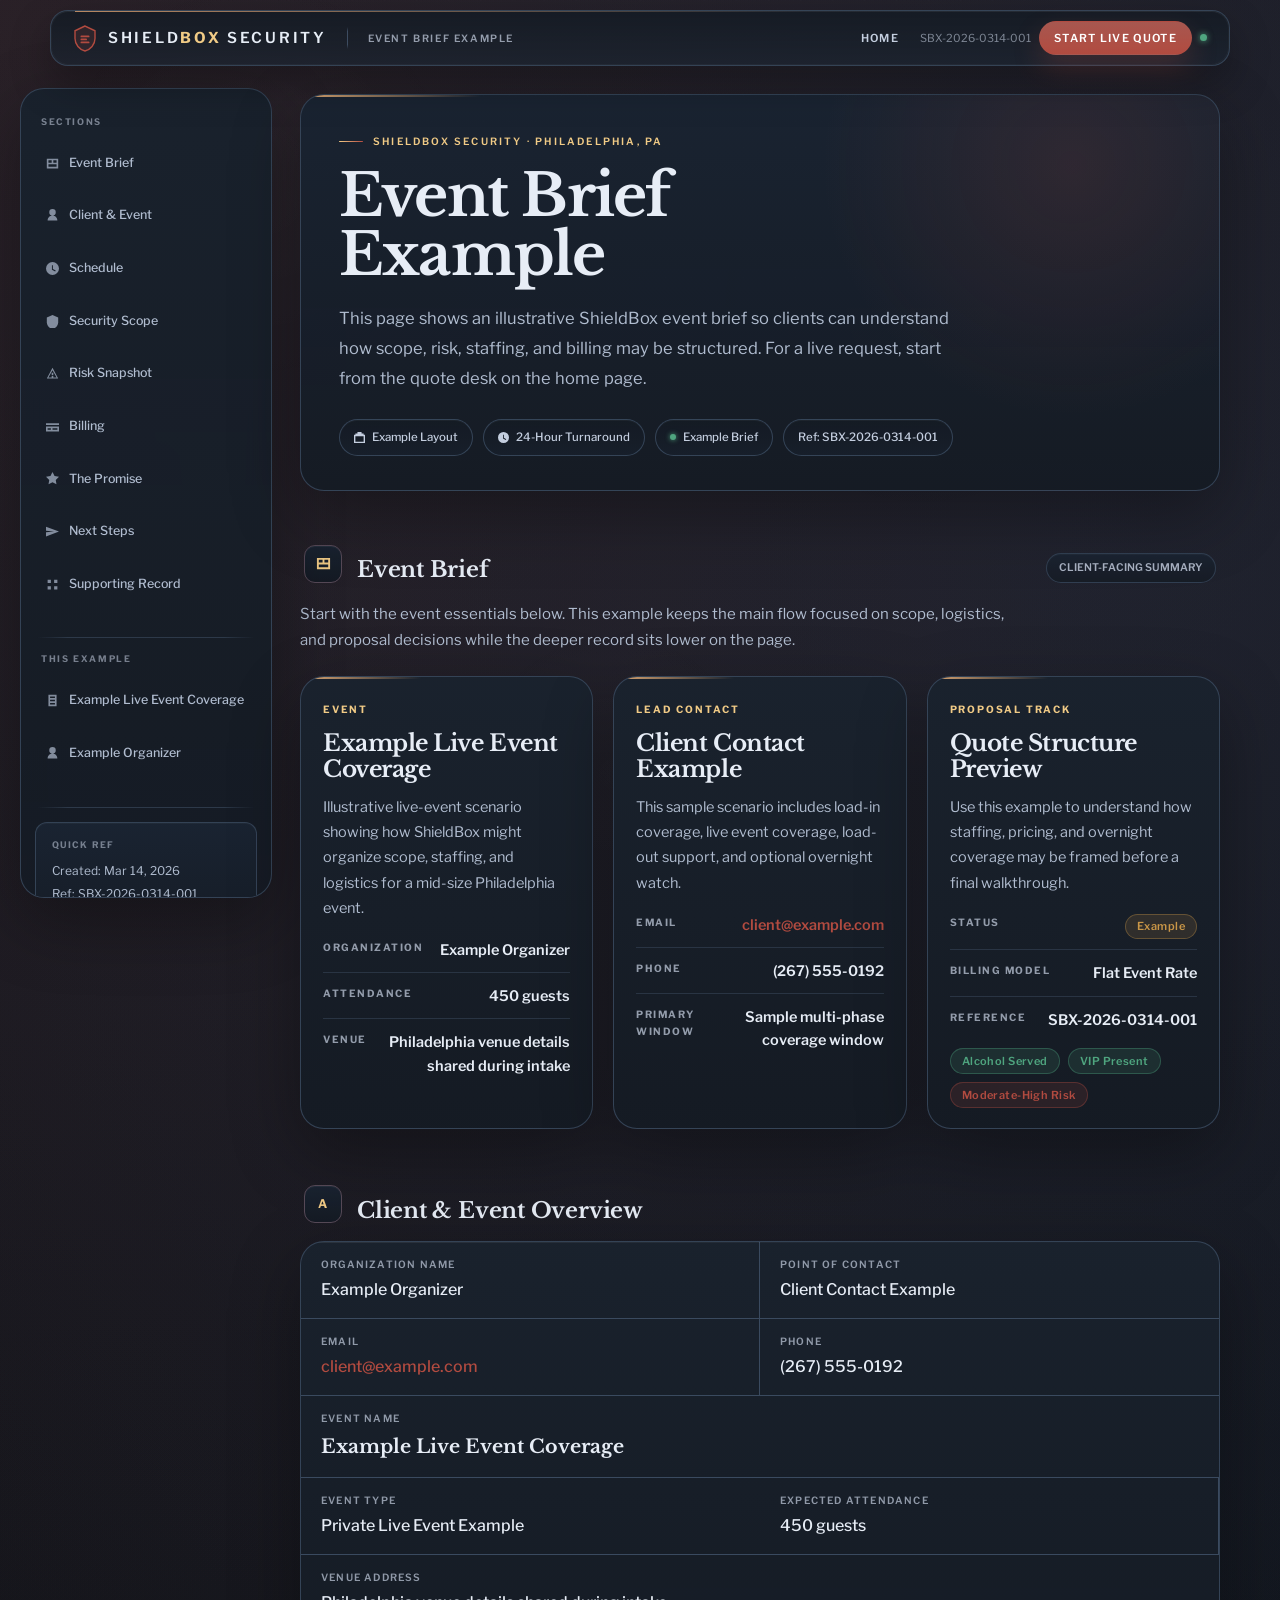
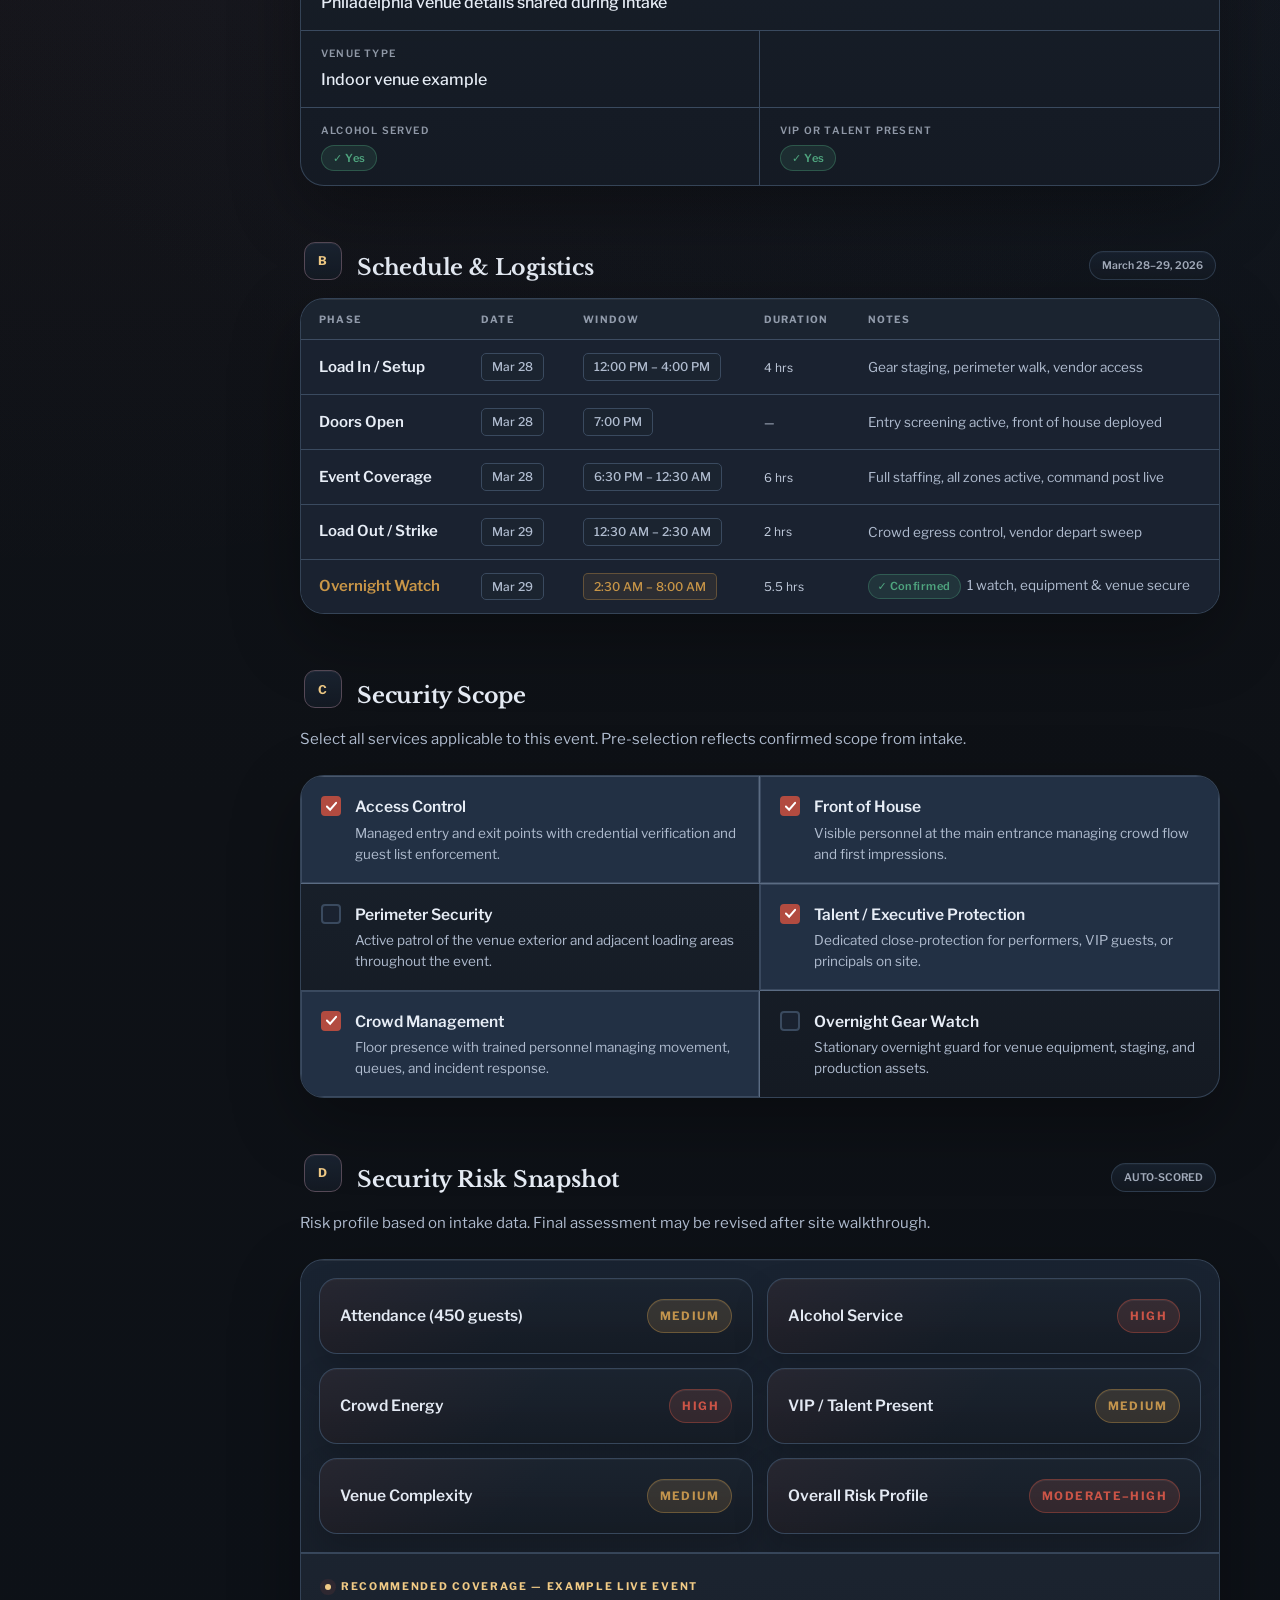
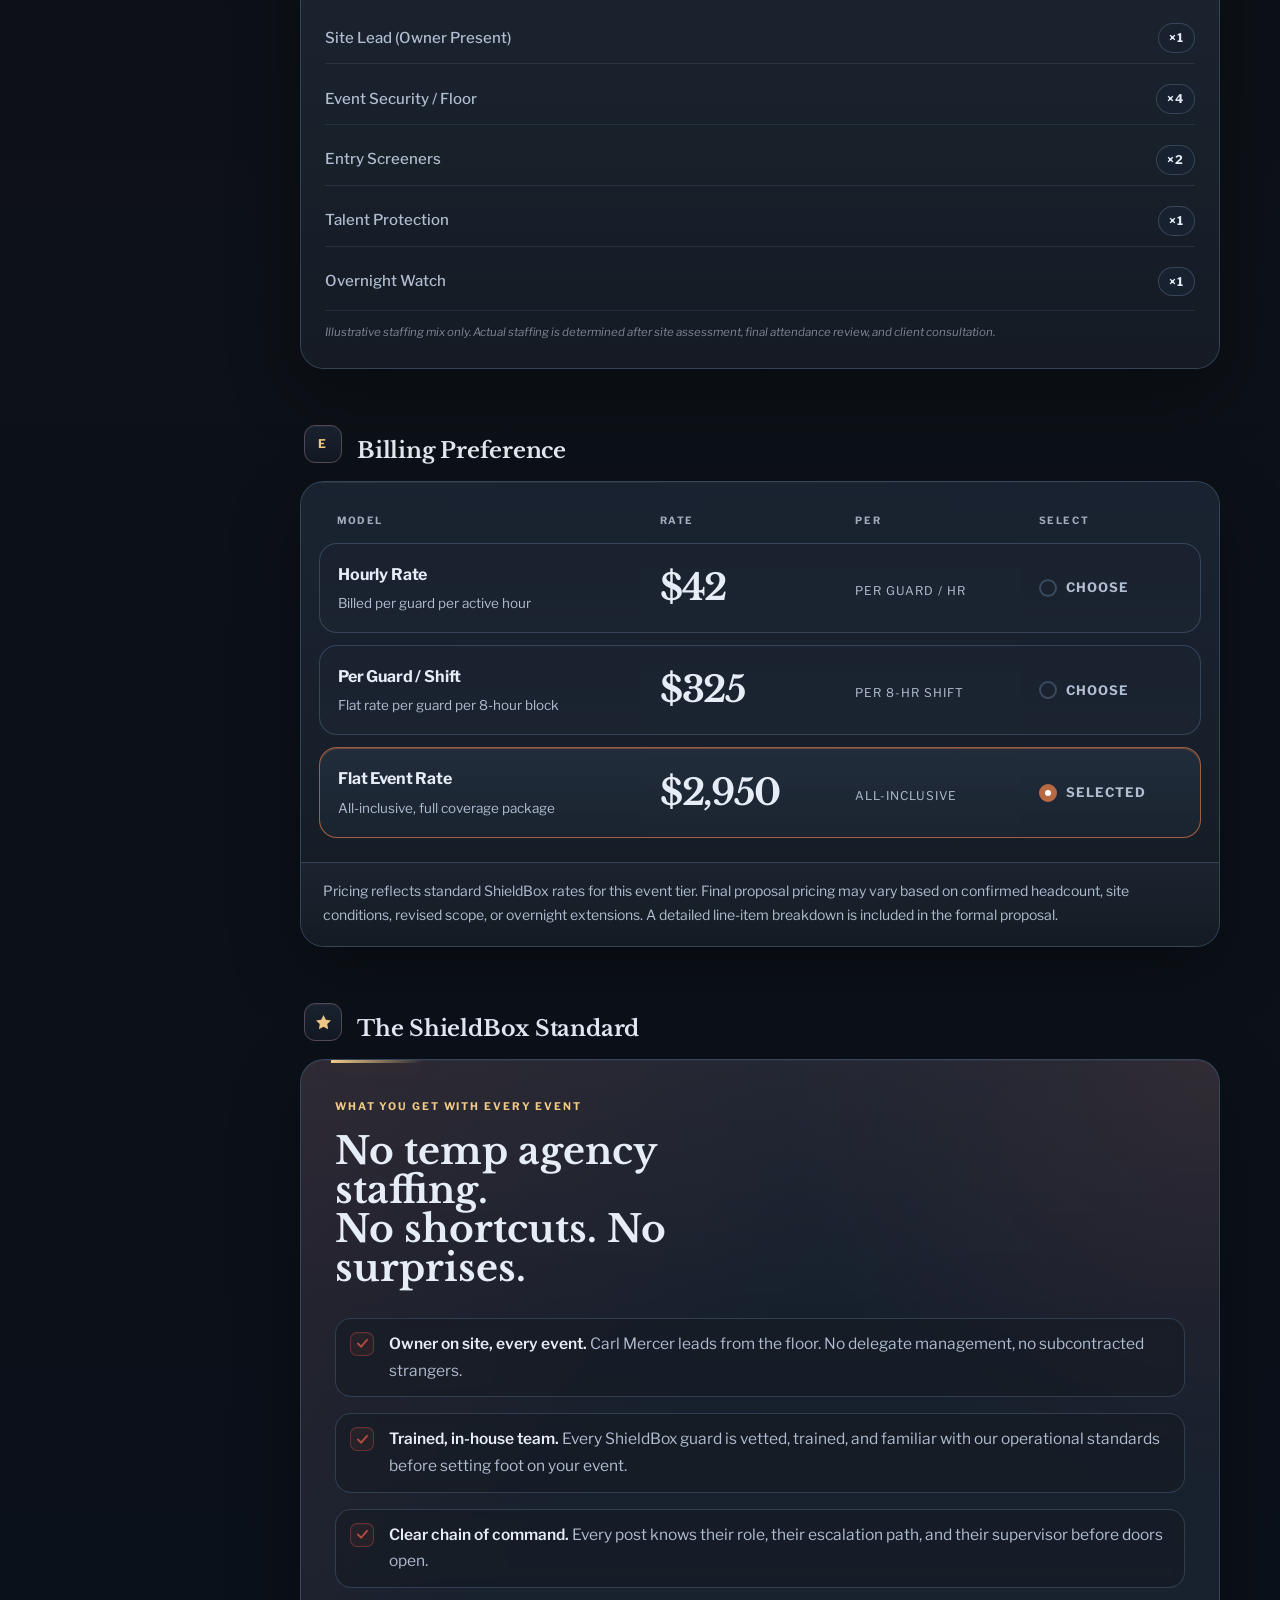
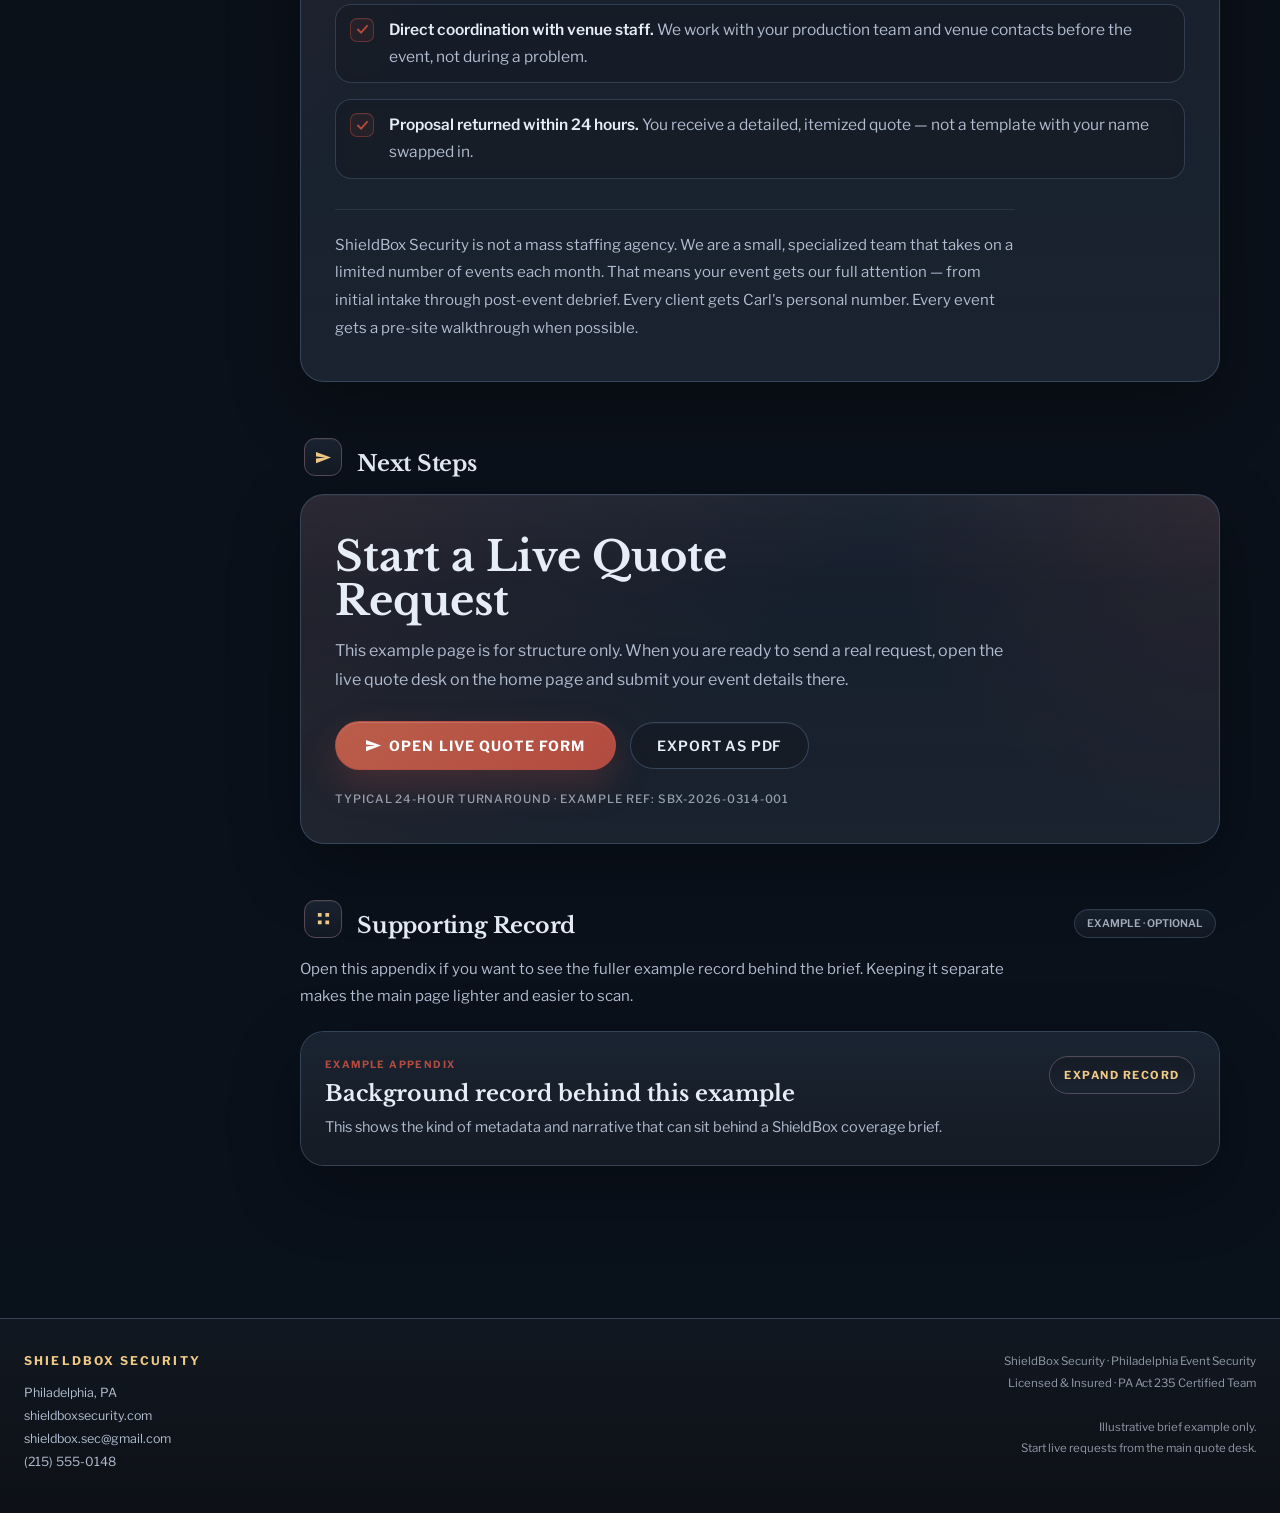
==== event-quote-request.html @ 1a7c512c "Tier 1 audit: fix smart quotes, remove theme picker, clean up selectors - Replace curly/smart quotes" ====
<!DOCTYPE html>
<html lang="en">
<head>
  <meta charset="UTF-8" />
  <meta name="viewport" content="width=device-width, initial-scale=1.0" />
  <meta name="description" content="Illustrative ShieldBox event brief showing how coverage, risk, and billing can be structured before a final proposal. Start a live quote request on the home page." />
  <meta name="robots" content="noindex, nofollow" />
  <title>ShieldBox Security | Event Brief Example</title>
  <meta property="og:title" content="ShieldBox Security | Event Brief Example" />
  <meta property="og:description" content="Illustrative ShieldBox event brief showing how coverage, risk, and billing can be structured before a final proposal." />
  <meta property="og:type" content="website" />
  <meta property="og:url" content="https://shieldboxsecurity.com/event-quote-request.html" />
  <meta property="og:image" content="https://shieldboxsecurity.com/assets/icons/favicon/android-chrome-512.png" />
  <meta name="twitter:card" content="summary" />
  <meta name="twitter:title" content="ShieldBox Security | Event Brief Example" />
  <meta name="twitter:description" content="Illustrative ShieldBox event brief showing how coverage, risk, and billing can be structured before a final proposal." />
  <meta name="twitter:image" content="https://shieldboxsecurity.com/assets/icons/favicon/android-chrome-512.png" />
  <link rel="canonical" href="https://shieldboxsecurity.com/" />
  <link rel="icon" type="image/svg+xml" href="assets/icons/favicon/favicon.svg" />
  <link rel="icon" type="image/png" sizes="32x32" href="assets/icons/favicon/favicon-32.png" />
  <link rel="icon" type="image/png" sizes="16x16" href="assets/icons/favicon/favicon-16.png" />
  <link rel="apple-touch-icon" sizes="180x180" href="assets/icons/favicon/apple-touch-icon.png" />
  <link rel="preconnect" href="https://fonts.googleapis.com" />
  <link rel="preconnect" href="https://fonts.gstatic.com" crossorigin />
  <link href="https://fonts.googleapis.com/css2?family=Libre+Baskerville:wght@400;700&family=Libre+Franklin:wght@300;400;500;600;700&display=swap" rel="stylesheet" />

  <style>

/* ============================================================
   1. VARIABLES — Default (Dark Ops)
   ============================================================ */
:root {
  --bg:          #0e1116;
  --surface:     #151b24;
  --surface-2:   #1b2430;
  --surface-3:   #192332;

  --line:           #2d3949;
  --line-strong:    #3d4c61;
  --panel-border:   #3a4a5f;
  --field-border:   #3a4a5f;
  --footer-divider: #3b4a5f;
  --gridline: rgba(255,255,255,0.04);

  --field-bg:              #1a2230;
  --billing-selected-bg:   #232f3f;
  --billing-selected-border: #b76a44;
  --scope-selected-bg:     #223044;
  --scope-selected-border: #5b6c83;

  --ink:       #e7edf6;
  --ink-soft:  #b1bdd0;
  --label-ink: #c4cedf;

  --accent:      #b24b40;
  --accent-strong: #f1cb86;
  --accent-soft: rgba(178,75,64,0.14);

  --ok:   #4fa57f;
  --warn: #c99647;

  --radius:      10px;
  --radius-sm:   12px;
  --radius-lg:   24px;
  --shadow-soft: 0 10px 28px rgba(0,0,0,0.28);
  --panel-shadow: 0 24px 70px rgba(0,0,0,0.32);

  --font-display: "Libre Baskerville", serif;
  --font-body:    "Libre Franklin", system-ui, -apple-system, Segoe UI, Roboto, Arial, sans-serif;

  --nav-h:     56px;
  --sidebar-w: 252px;
  --content-max: 920px;
  --motion-hover: 160ms;
  --motion-press: 90ms;
  --motion-feedback: 180ms;
  --motion-ease: cubic-bezier(0.22, 1, 0.36, 1);
  --motion-ease-press: cubic-bezier(0.3, 0, 0.2, 1);
  --press-scale: 0.985;
  --press-scale-soft: 0.992;
  --hover-rise: -1px;
}

/* ============================================================
   2. VARIABLES — Editorial (Light)
   body[data-theme="editorial"]
   ============================================================ */
[data-theme="editorial"] {
  --bg:          #f4f1eb;
  --surface:     #ffffff;
  --surface-2:   #f7f4ef;
  --surface-3:   #f0ebe0;
  --line:        #d8d0c4;
  --line-strong: #baaea0;
  --panel-border: #d7d1c6;
  --field-bg:    #fbfaf7;
  --field-border: #d7d1c6;
  --footer-divider: #e2dbd0;
  --gridline: rgba(0,0,0,0.04);
  --billing-selected-border: #a85734;
  --billing-selected-bg: #f8f3ef;
  --scope-selected-border: #ccbfae;
  --scope-selected-bg: #f8f3ef;
  --ink:       #1f1b17;
  --ink-soft:  #61594f;
  --label-ink: #6f675d;
  --accent:      #8e3a30;
  --accent-strong: #7c3a2e;
  --accent-soft: rgba(142,58,48,0.10);
  --ok:   #3d725e;
  --warn: #9d6f2b;
  --shadow-soft: 0 10px 24px rgba(26,17,12,0.08);
  --panel-shadow: 0 16px 48px rgba(26,17,12,0.10);
}

/* ============================================================
   3. VARIABLES — Slate (Blue-Dark)
   body[data-theme="slate"]
   ============================================================ */
[data-theme="slate"] {
  --bg:          #12151d;
  --surface:     #1a212d;
  --surface-2:   #212b3a;
  --surface-3:   #1d2a3b;
  --line:        #314055;
  --line-strong: #3d506a;
  --panel-border: #41546e;
  --field-bg:    #1e2939;
  --field-border: #41546e;
  --footer-divider: #4a5f7d;
  --gridline: rgba(255,255,255,0.045);
  --billing-selected-border: #5f7fa9;
  --billing-selected-bg: #233146;
  --scope-selected-border: #5f7fa9;
  --scope-selected-bg: #233146;
  --ink:       #e6ecf6;
  --ink-soft:  #b1bfd4;
  --label-ink: #c1cee2;
  --accent:      #2f5d9b;
  --accent-strong: #9ec0ea;
  --accent-soft: rgba(47,93,155,0.16);
  --ok:   #4b9b83;
  --warn: #b7934b;
  --panel-shadow: 0 24px 70px rgba(5,10,18,0.40);
}

/* ============================================================
   4. RESET & BASE
   ============================================================ */
*, *::before, *::after { box-sizing: border-box; margin: 0; padding: 0; }

html { scroll-behavior: smooth; }

body {
  background:
    radial-gradient(circle at top left, color-mix(in srgb, var(--accent) 14%, transparent) 0%, transparent 34%),
    radial-gradient(circle at 86% 8%, color-mix(in srgb, var(--surface-3) 78%, transparent) 0%, transparent 28%),
    linear-gradient(180deg, color-mix(in srgb, var(--surface-3) 32%, var(--bg)) 0%, var(--bg) 38%, #09111c 100%);
  color: var(--ink);
  font-family: var(--font-body);
  font-size: 16px;
  line-height: 1.65;
  min-height: 100vh;
  display: flex;
  flex-direction: column;
  position: relative;
  overflow-x: hidden;
  isolation: isolate;
}

body::before,
body::after {
  content: "";
  position: fixed;
  inset: 0;
  pointer-events: none;
  z-index: -1;
}

body::before {
  background:
    linear-gradient(var(--gridline) 1px, transparent 1px),
    linear-gradient(90deg, var(--gridline) 1px, transparent 1px);
  background-size: 32px 32px;
  opacity: 0.22;
  mask-image: linear-gradient(180deg, rgba(255,255,255,0.75) 0%, transparent 82%);
}

body::after {
  background:
    radial-gradient(circle at 20% 20%, rgba(255,255,255,0.04), transparent 18%),
    radial-gradient(circle at 72% 34%, rgba(255,255,255,0.03), transparent 22%),
    radial-gradient(circle at 48% 86%, rgba(255,255,255,0.025), transparent 18%);
  opacity: 0.55;
}

:focus-visible {
  outline: 2px solid var(--accent);
  outline-offset: 2px;
  border-radius: 3px;
}

a { color: var(--accent); text-decoration: none; }
a:hover { text-decoration: underline; }

/* ============================================================
   5. SKIP LINK
   ============================================================ */
.skip-link {
  position: absolute;
  top: -100px;
  left: 16px;
  background: var(--accent);
  color: #fff;
  font-family: var(--font-body);
  font-size: 13px;
  font-weight: 600;
  padding: 8px 14px;
  border-radius: 0 0 var(--radius) var(--radius);
  z-index: 9999;
  transition: top 0.15s;
}

.skip-link:focus { top: 0; }

/* ============================================================
   6. SITE NAV
   ============================================================ */
.site-nav {
  position: sticky;
  top: 10px;
  z-index: 200;
  height: var(--nav-h);
  width: min(1180px, calc(100% - 32px));
  margin: 10px auto 0;
  background:
    linear-gradient(180deg, color-mix(in srgb, var(--surface) 94%, transparent) 0%, color-mix(in srgb, var(--surface-2) 72%, transparent) 100%);
  backdrop-filter: blur(16px);
  -webkit-backdrop-filter: blur(16px);
  border: 1px solid color-mix(in srgb, var(--panel-border) 85%, transparent);
  border-radius: 18px;
  display: flex;
  align-items: center;
  padding: 0 22px;
  gap: 16px;
  flex-shrink: 0;
  box-shadow:
    inset 0 1px 0 rgba(255,255,255,0.04),
    0 18px 40px rgba(0,0,0,0.28);
}

.site-nav::before {
  content: '';
  position: absolute;
  inset: 0;
  border-radius: inherit;
  border: 1px solid rgba(255,255,255,0.03);
  pointer-events: none;
}

.site-nav::after {
  content: '';
  position: absolute;
  top: 0;
  left: 24px;
  right: 36%;
  height: 1px;
  background: linear-gradient(90deg, color-mix(in srgb, var(--accent-strong) 66%, var(--accent)) 0%, transparent 100%);
  opacity: 0.8;
}

/* Brand / wordmark */
.nav-brand {
  display: flex;
  align-items: center;
  gap: 11px;
  text-decoration: none;
  color: var(--ink);
}

.nav-brand:hover { text-decoration: none; }

.nav-wordmark {
  font-family: var(--font-body);
  font-size: 15px;
  font-weight: 600;
  letter-spacing: 0.18em;
  text-transform: uppercase;
  color: var(--ink);
  line-height: 1;
}

.nav-wordmark span { font-weight: 700; color: var(--accent-strong); }

/* Nav sep */
.nav-sep {
  width: 1px; height: 22px;
  background: linear-gradient(180deg, transparent 0%, var(--line-strong) 20%, var(--line-strong) 80%, transparent 100%);
  margin: 0 4px;
}

/* Nav doc label */
.nav-doc {
  font-family: var(--font-body);
  font-size: 10px;
  font-weight: 600;
  color: var(--label-ink);
  letter-spacing: 0.16em;
  text-transform: uppercase;
  opacity: 0.72;
}

/* Right side */
.nav-links {
  margin-left: auto;
  display: flex;
  align-items: center;
  gap: 8px;
}

.nav-links a {
  font-family: var(--font-body);
  font-size: 11px;
  font-weight: 600;
  letter-spacing: 0.12em;
  text-transform: uppercase;
  color: var(--label-ink);
  padding: 8px 12px;
  border-radius: 999px;
  text-decoration: none;
  border: 1px solid transparent;
  transition: color 0.12s, background 0.12s, border-color 0.12s;
}

.nav-links a:hover {
  color: var(--ink);
  background: color-mix(in srgb, var(--surface-3) 70%, var(--accent-soft));
  border-color: color-mix(in srgb, var(--accent) 26%, transparent);
  text-decoration: none;
}

.nav-link-desktop { display: flex; }

/* CTA pill in nav */
.nav-cta {
  display: inline-flex;
  align-items: center;
  gap: 6px;
  background: linear-gradient(180deg, color-mix(in srgb, var(--accent) 78%, white 10%) 0%, var(--accent) 100%);
  color: #fff !important;
  font-family: var(--font-body);
  font-size: 11px !important;
  font-weight: 600 !important;
  letter-spacing: 0.08em;
  text-transform: uppercase;
  padding: 7px 14px !important;
  border-radius: 20px;
  border: 1px solid color-mix(in srgb, var(--accent-strong) 40%, var(--accent));
  box-shadow: 0 12px 28px color-mix(in srgb, var(--accent) 24%, transparent);
  transition: opacity 0.14s !important;
}

/* Ref ID */
.nav-ref {
  font-family: var(--font-body);
  font-size: 11px;
  font-weight: 400;
  color: var(--label-ink);
  opacity: 0.6;
}

/* Status indicator */
.nav-dot {
  width: 7px; height: 7px;
  border-radius: 50%;
  background: var(--ok);
  box-shadow: 0 0 6px var(--ok);
  flex-shrink: 0;
}

/* ============================================================
   7. SHELL (sidebar + main)
   ============================================================ */
.shell {
  display: flex;
  flex: 1;
  width: min(1280px, calc(100% - 40px));
  margin: 22px auto 0;
  gap: 28px;
  align-items: flex-start;
}

/* ============================================================
   8. SIDEBAR
   ============================================================ */
.sidebar {
  width: var(--sidebar-w);
  flex-shrink: 0;
  background:
    linear-gradient(180deg, color-mix(in srgb, var(--surface-2) 72%, var(--surface)) 0%, color-mix(in srgb, var(--surface) 94%, transparent) 100%);
  border: 1px solid color-mix(in srgb, var(--panel-border) 84%, transparent);
  position: sticky;
  top: calc(var(--nav-h) + 22px);
  height: calc(100vh - var(--nav-h) - 34px);
  overflow-y: auto;
  padding: 26px 0 36px;
  border-radius: var(--radius-lg);
  box-shadow: var(--panel-shadow);
  backdrop-filter: blur(12px);
  -webkit-backdrop-filter: blur(12px);
}

.sidebar::-webkit-scrollbar { width: 5px; }
.sidebar::-webkit-scrollbar-thumb { background: color-mix(in srgb, var(--line-strong) 82%, transparent); border-radius: 999px; }

.sb-group { margin-bottom: 30px; }

.sb-label {
  font-family: var(--font-body);
  font-size: 9px;
  font-weight: 700;
  letter-spacing: 0.18em;
  text-transform: uppercase;
  color: var(--label-ink);
  opacity: 0.56;
  padding: 0 20px 10px;
}

.sb-link {
  display: flex;
  align-items: center;
  gap: 10px;
  padding: 12px 14px;
  margin: 0 10px 6px;
  font-family: var(--font-body);
  font-size: 12.5px;
  font-weight: 500;
  color: var(--ink-soft);
  text-decoration: none;
  border: 1px solid transparent;
  border-radius: var(--radius-sm);
  background: transparent;
  transition: color 0.12s, background 0.12s, border-color 0.12s, box-shadow 0.12s;
  cursor: pointer;
}

.sb-link:hover {
  color: var(--ink);
  background: color-mix(in srgb, var(--surface-3) 66%, var(--accent-soft));
  border-color: color-mix(in srgb, var(--accent) 24%, transparent);
  text-decoration: none;
}

.sb-link.active {
  color: var(--ink);
  border-color: color-mix(in srgb, var(--accent) 30%, transparent);
  background:
    linear-gradient(90deg, color-mix(in srgb, var(--accent) 18%, transparent) 0%, color-mix(in srgb, var(--surface-3) 78%, var(--surface-2)) 24%, color-mix(in srgb, var(--surface-2) 86%, var(--surface)) 100%);
  box-shadow:
    inset 0 1px 0 rgba(255,255,255,0.04),
    0 14px 26px rgba(0,0,0,0.18);
}

.sb-link svg { width: 13px; height: 13px; fill: currentColor; opacity: 0.7; flex-shrink: 0; }

.sb-rule {
  height: 1px;
  background: linear-gradient(90deg, transparent 0%, var(--line) 14%, var(--line) 86%, transparent 100%);
  margin: 14px 16px;
}

/* Info card inside sidebar */
.sb-info {
  margin: 0 14px;
  background: linear-gradient(180deg, color-mix(in srgb, var(--surface-3) 72%, var(--surface-2)) 0%, color-mix(in srgb, var(--surface) 96%, transparent) 100%);
  border: 1px solid color-mix(in srgb, var(--panel-border) 84%, transparent);
  border-radius: var(--radius-sm);
  padding: 15px 16px;
  box-shadow: inset 0 1px 0 rgba(255,255,255,0.03);
}

.sb-info-label {
  font-family: var(--font-body);
  font-size: 9px;
  font-weight: 700;
  letter-spacing: 0.14em;
  text-transform: uppercase;
  color: var(--label-ink);
  opacity: 0.55;
  margin-bottom: 8px;
}

.sb-info-val {
  font-family: var(--font-body);
  font-size: 12px;
  font-weight: 400;
  color: var(--ink-soft);
  line-height: 1.9;
}

/* ============================================================
   9. MAIN CONTENT
   ============================================================ */
.main {
  flex: 1;
  min-width: 0;
  padding: 6px 0 96px;
  max-width: var(--content-max);
}

/* ============================================================
   10. PAGE HEADER
   ============================================================ */
.page-header {
  margin-bottom: 54px;
  padding: 38px 38px 34px;
  border: 1px solid color-mix(in srgb, var(--panel-border) 84%, transparent);
  border-radius: var(--radius-lg);
  background:
    radial-gradient(circle at 84% 18%, color-mix(in srgb, var(--accent) 14%, transparent) 0%, transparent 30%),
    linear-gradient(180deg, color-mix(in srgb, var(--surface-3) 68%, var(--surface-2)) 0%, color-mix(in srgb, var(--surface) 96%, transparent) 100%);
  box-shadow: var(--panel-shadow);
  position: relative;
  overflow: hidden;
}

.page-header::before,
.page-header::after {
  content: "";
  position: absolute;
  pointer-events: none;
}

.page-header::before {
  inset: 0;
  background:
    linear-gradient(var(--gridline) 1px, transparent 1px),
    linear-gradient(90deg, var(--gridline) 1px, transparent 1px);
  background-size: 26px 26px;
  opacity: 0.18;
  mask-image: linear-gradient(180deg, rgba(255,255,255,0.9) 0%, transparent 78%);
}

.page-header::after {
  top: 0;
  left: 0;
  width: 180px;
  height: 2px;
  background: linear-gradient(90deg, color-mix(in srgb, var(--accent-strong) 74%, var(--accent)) 0%, transparent 100%);
}

.page-overline {
  font-family: var(--font-body);
  font-size: 10px;
  font-weight: 600;
  letter-spacing: 0.22em;
  text-transform: uppercase;
  color: var(--accent-strong);
  margin-bottom: 16px;
  display: flex;
  align-items: center;
  gap: 10px;
  position: relative;
  z-index: 1;
}

.page-overline::before {
  content: '';
  width: 24px; height: 1.5px;
  background: linear-gradient(90deg, var(--accent-strong) 0%, var(--accent) 100%);
  border-radius: 1px;
  flex-shrink: 0;
}

.page-title {
  font-family: var(--font-display);
  font-size: clamp(2.45rem, 6vw, 3.65rem);
  font-weight: 700;
  color: var(--ink);
  line-height: 1.02;
  letter-spacing: -0.03em;
  margin-bottom: 18px;
  max-width: 11ch;
  position: relative;
  z-index: 1;
}

.page-sub {
  font-family: var(--font-body);
  font-size: 16.5px;
  font-weight: 400;
  color: var(--ink-soft);
  max-width: 620px;
  line-height: 1.82;
  position: relative;
  z-index: 1;
}

/* Meta chip row */
.page-chips {
  display: flex;
  flex-wrap: wrap;
  gap: 10px;
  margin-top: 26px;
  position: relative;
  z-index: 1;
}

.chip {
  display: flex;
  align-items: center;
  gap: 7px;
  font-family: var(--font-body);
  font-size: 11.5px;
  font-weight: 500;
  color: var(--label-ink);
  padding: 8px 14px;
  border: 1px solid color-mix(in srgb, var(--panel-border) 88%, transparent);
  border-radius: 999px;
  background: linear-gradient(180deg, color-mix(in srgb, var(--surface) 96%, transparent) 0%, color-mix(in srgb, var(--surface-3) 48%, var(--surface)) 100%);
  box-shadow: inset 0 1px 0 rgba(255,255,255,0.04);
}

.chip:first-child { border-radius: 999px; }
.chip:last-child  { border-right: 1px solid color-mix(in srgb, var(--panel-border) 88%, transparent); border-radius: 999px; }

.chip-dot {
  width: 6px; height: 6px;
  border-radius: 50%;
  background: var(--ok);
  box-shadow: 0 0 5px var(--ok);
  flex-shrink: 0;
}

/* ============================================================
   11. INTERNAL NOTE BANNER
   ============================================================ */
.note-banner {
  background: linear-gradient(180deg, color-mix(in srgb, var(--warn) 8%, var(--surface-2)) 0%, color-mix(in srgb, var(--surface) 96%, transparent) 100%);
  border: 1px solid color-mix(in srgb, var(--warn) 28%, transparent);
  border-left: 3px solid var(--warn);
  border-radius: var(--radius-sm);
  padding: 16px 18px;
  display: flex;
  gap: 13px;
  margin-bottom: 40px;
  box-shadow: inset 0 1px 0 rgba(255,255,255,0.03);
}

.note-icon { font-size: 15px; flex-shrink: 0; margin-top: 2px; }

.note-label {
  font-family: var(--font-body);
  font-size: 10px;
  font-weight: 700;
  letter-spacing: 0.12em;
  text-transform: uppercase;
  color: var(--warn);
  margin-bottom: 4px;
}

.note-text {
  font-size: 14.5px;
  font-weight: 400;
  color: color-mix(in srgb, var(--warn) 85%, var(--ink));
  line-height: 1.62;
}

/* ============================================================
   12. EVENT BRIEF
   ============================================================ */
.section-intro {
  font-family: var(--font-body);
  font-size: 15px;
  font-weight: 400;
  color: var(--ink-soft);
  line-height: 1.78;
  margin: 0 0 22px;
  max-width: 720px;
}

.brief-grid {
  display: grid;
  grid-template-columns: repeat(3, minmax(0, 1fr));
  gap: 20px;
}

.brief-card {
  background:
    linear-gradient(180deg, color-mix(in srgb, var(--surface-2) 78%, var(--surface)) 0%, color-mix(in srgb, var(--surface) 98%, transparent) 100%);
  border: 1px solid color-mix(in srgb, var(--panel-border) 86%, transparent);
  border-radius: var(--radius-lg);
  box-shadow: var(--panel-shadow);
  padding: 24px 22px 20px;
  position: relative;
  overflow: hidden;
  min-height: 100%;
}

.brief-card::before {
  content: "";
  position: absolute;
  top: 0;
  left: 0;
  width: 120px;
  height: 2px;
  background: linear-gradient(90deg, color-mix(in srgb, var(--accent-strong) 74%, var(--accent)) 0%, transparent 100%);
}

.brief-kicker {
  font-family: var(--font-body);
  font-size: 10px;
  font-weight: 700;
  letter-spacing: 0.18em;
  text-transform: uppercase;
  color: var(--accent-strong);
  margin-bottom: 12px;
}

.brief-title {
  font-family: var(--font-display);
  font-size: 23px;
  font-weight: 700;
  color: var(--ink);
  line-height: 1.16;
  letter-spacing: -0.02em;
  margin-bottom: 12px;
}

.brief-copy {
  font-family: var(--font-body);
  font-size: 14.5px;
  font-weight: 400;
  color: var(--ink-soft);
  line-height: 1.74;
  margin-bottom: 18px;
}

.brief-list {
  list-style: none;
  display: flex;
  flex-direction: column;
  gap: 10px;
}

.brief-list li {
  display: flex;
  justify-content: space-between;
  align-items: flex-start;
  gap: 14px;
  padding-top: 12px;
  border-top: 1px solid color-mix(in srgb, var(--line) 86%, transparent);
}

.brief-list li:first-child {
  padding-top: 0;
  border-top: none;
}

.brief-label {
  font-family: var(--font-body);
  font-size: 10px;
  font-weight: 700;
  letter-spacing: 0.15em;
  text-transform: uppercase;
  color: var(--label-ink);
  opacity: 0.72;
}

.brief-value {
  font-family: var(--font-body);
  font-size: 14.5px;
  font-weight: 600;
  color: var(--ink);
  text-align: right;
  line-height: 1.6;
}

.brief-value a {
  color: var(--accent);
}

.brief-flags {
  display: flex;
  flex-wrap: wrap;
  gap: 8px;
  margin-top: 16px;
}

/* ============================================================
   13. SECTION
   ============================================================ */
.section {
  margin-bottom: 56px;
}

/* Section header row: tag + title + optional badge */
.section-head {
  display: flex;
  align-items: flex-end;
  gap: 15px;
  margin-bottom: 18px;
  padding: 0 4px;
}

/* Square letter/icon tag */
.section-icon {
  width: 38px; height: 38px;
  background: linear-gradient(180deg, color-mix(in srgb, var(--surface-3) 72%, var(--surface-2)) 0%, color-mix(in srgb, var(--surface) 94%, transparent) 100%);
  border: 1px solid color-mix(in srgb, var(--accent) 24%, var(--panel-border));
  border-radius: 11px;
  display: flex;
  align-items: center;
  justify-content: center;
  font-family: var(--font-body);
  font-size: 12px;
  font-weight: 700;
  letter-spacing: 0.12em;
  color: var(--accent-strong);
  flex-shrink: 0;
  box-shadow: inset 0 1px 0 rgba(255,255,255,0.05);
}

.section-icon svg { width: 15px; height: 15px; fill: var(--accent-strong); }

/* Section title */
.section-title {
  font-family: var(--font-display);
  font-size: 22px;
  font-weight: 700;
  color: var(--ink);
  letter-spacing: -0.01em;
  line-height: 1.1;
}

/* Right-aligned pill note */
.section-note {
  margin-left: auto;
  font-family: var(--font-body);
  font-size: 10.5px;
  font-weight: 600;
  color: var(--label-ink);
  background: linear-gradient(180deg, color-mix(in srgb, var(--surface-3) 72%, var(--surface-2)) 0%, color-mix(in srgb, var(--surface) 96%, transparent) 100%);
  border: 1px solid color-mix(in srgb, var(--panel-border) 88%, transparent);
  padding: 5px 12px;
  border-radius: 20px;
  white-space: nowrap;
  opacity: 0.82;
  box-shadow: inset 0 1px 0 rgba(255,255,255,0.03);
}

/* Primary content card / block */
.section-body {
  background:
    linear-gradient(180deg, color-mix(in srgb, var(--surface-2) 72%, var(--surface)) 0%, color-mix(in srgb, var(--surface) 96%, transparent) 100%);
  border: 1px solid color-mix(in srgb, var(--panel-border) 86%, transparent);
  border-radius: var(--radius-lg);
  overflow: hidden;
  box-shadow: var(--panel-shadow);
  position: relative;
}

.section-body::before {
  content: "";
  position: absolute;
  top: 0;
  left: 0;
  right: 0;
  height: 1px;
  background: linear-gradient(90deg, rgba(255,255,255,0.08) 0%, transparent 100%);
  pointer-events: none;
}

/* ============================================================
   14. SUPPORTING RECORD
   ============================================================ */
.supporting-details {
  background: linear-gradient(180deg, color-mix(in srgb, var(--surface-2) 72%, var(--surface)) 0%, color-mix(in srgb, var(--surface) 96%, transparent) 100%);
  border: 1px solid color-mix(in srgb, var(--panel-border) 86%, transparent);
  border-radius: var(--radius-lg);
  box-shadow: var(--panel-shadow);
  overflow: hidden;
}

.supporting-details summary {
  list-style: none;
  cursor: pointer;
  display: flex;
  align-items: flex-start;
  justify-content: space-between;
  gap: 18px;
  padding: 24px 24px;
  background: linear-gradient(180deg, color-mix(in srgb, var(--surface-3) 62%, var(--surface-2)) 0%, color-mix(in srgb, var(--surface) 98%, transparent) 100%);
}

.supporting-details summary::-webkit-details-marker {
  display: none;
}

.supporting-eyebrow {
  font-family: var(--font-body);
  font-size: 10px;
  font-weight: 700;
  letter-spacing: 0.14em;
  text-transform: uppercase;
  color: var(--accent);
  margin-bottom: 8px;
}

.supporting-title {
  font-family: var(--font-display);
  font-size: 22px;
  font-weight: 700;
  color: var(--ink);
  line-height: 1.16;
}

.supporting-copy {
  font-family: var(--font-body);
  font-size: 14.5px;
  font-weight: 400;
  color: var(--ink-soft);
  line-height: 1.78;
  margin-top: 9px;
  max-width: 620px;
}

.supporting-toggle {
  display: inline-flex;
  align-items: center;
  gap: 8px;
  background: linear-gradient(180deg, color-mix(in srgb, var(--surface) 94%, transparent) 0%, color-mix(in srgb, var(--surface-3) 54%, var(--surface-2)) 100%);
  border: 1px solid color-mix(in srgb, var(--accent) 18%, var(--panel-border));
  border-radius: 999px;
  padding: 9px 14px;
  font-family: var(--font-body);
  font-size: 11px;
  font-weight: 700;
  letter-spacing: 0.14em;
  text-transform: uppercase;
  color: var(--accent-strong);
  white-space: nowrap;
  box-shadow: inset 0 1px 0 rgba(255,255,255,0.04);
}

.supporting-body {
  padding: 0 22px 22px;
}

.supporting-body .note-banner {
  margin-bottom: 18px;
}

.supporting-body .section-body {
  box-shadow: none;
}

/* ============================================================
   15. PROPERTY GRID  (CRM record)
   ============================================================ */
.property-grid {
  display: grid;
  grid-template-columns: repeat(3, 1fr);
  background: color-mix(in srgb, var(--panel-border) 70%, transparent);
  gap: 1px;
}

.property {
  padding: 18px 20px;
  border-bottom: none;
  border-right: none;
  background: linear-gradient(180deg, color-mix(in srgb, var(--field-bg) 85%, var(--surface)) 0%, color-mix(in srgb, var(--surface) 96%, transparent) 100%);
}

.property:nth-child(3n)        { border-right: none; }
.property:nth-last-child(-n+3) { border-bottom: none; }
.property.no-bottom            { border-bottom: none; }

.property-label {
  font-family: var(--font-body);
  font-size: 10px;
  font-weight: 600;
  letter-spacing: 0.12em;
  text-transform: uppercase;
  color: var(--label-ink);
  opacity: 0.7;
  margin-bottom: 5px;
}

.property-value {
  font-family: var(--font-body);
  font-size: 15.5px;
  font-weight: 500;
  color: var(--ink);
}

.property-value a { color: var(--accent); }

/* Notes / intake notes box */
.notes-box {
  padding: 20px 22px;
  background: linear-gradient(180deg, color-mix(in srgb, var(--surface-3) 62%, var(--surface-2)) 0%, color-mix(in srgb, var(--surface) 96%, transparent) 100%);
  border-top: 1px solid var(--panel-border);
}

.notes-title {
  font-family: var(--font-body);
  font-size: 10px;
  font-weight: 700;
  letter-spacing: 0.12em;
  text-transform: uppercase;
  color: var(--label-ink);
  opacity: 0.65;
  margin-bottom: 8px;
}

.notes-copy {
  font-family: var(--font-body);
  font-size: 15.5px;
  font-weight: 400;
  color: var(--ink-soft);
  line-height: 1.75;
}

/* ============================================================
   16. STATUS PILLS & BADGES
   ============================================================ */
.pill {
  display: inline-flex;
  align-items: center;
  gap: 5px;
  font-family: var(--font-body);
  font-size: 11px;
  font-weight: 600;
  letter-spacing: 0.04em;
  padding: 3px 11px;
  border-radius: 20px;
}

.pill--sm {
  font-size: 11px;
  padding: 2px 9px;
}

.pill-ok   { background: color-mix(in srgb, var(--ok) 14%, transparent);   border: 1px solid color-mix(in srgb, var(--ok) 35%, transparent);   color: var(--ok); }
.pill-warn { background: color-mix(in srgb, var(--warn) 14%, transparent); border: 1px solid color-mix(in srgb, var(--warn) 35%, transparent); color: var(--warn); }
.pill-accent { background: var(--accent-soft); border: 1px solid color-mix(in srgb, var(--accent) 35%, transparent); color: var(--accent); }
.pill-muted { background: color-mix(in srgb, var(--ink-soft) 10%, transparent); border: 1px solid var(--panel-border); color: var(--label-ink); }

/* ============================================================
   17. FORM / INTAKE FIELD GRID
   ============================================================ */
.form-grid {
  display: grid;
  grid-template-columns: 1fr 1fr;
}

.form-field {
  padding: 14px 20px;
  border-bottom: 1px solid var(--panel-border);
  border-right: 1px solid var(--panel-border);
}

.form-field:nth-child(2n) { border-right: none; }
.form-field.span2         { grid-column: 1 / -1; border-right: none; }
.form-field.last-row      { border-bottom: none; }

.form-field label,
.field-label {
  display: block;
  font-family: var(--font-body);
  font-size: 10px;
  font-weight: 600;
  letter-spacing: 0.12em;
  text-transform: uppercase;
  color: var(--label-ink);
  opacity: 0.7;
  margin-bottom: 5px;
}

.field-val {
  font-family: var(--font-body);
  font-size: 16px;
  font-weight: 500;
  color: var(--ink);
}

.field-val--display {
  font-family: var(--font-display);
  font-size: 19px;
  font-weight: 700;
}

.field-val a { color: var(--accent); }

/* ============================================================
   18. TABLE  (schedule)
   ============================================================ */
.simple-table-wrap {
  overflow-x: auto;
}

.simple-table {
  width: 100%;
  border-collapse: collapse;
  font-size: 15px;
  min-width: 580px;
}

.simple-table thead tr {
  background: var(--surface-2);
  border-bottom: 1px solid var(--line-strong);
}

.simple-table th {
  font-family: var(--font-body);
  font-size: 10px;
  font-weight: 700;
  letter-spacing: 0.12em;
  text-transform: uppercase;
  color: var(--label-ink);
  opacity: 0.7;
  padding: 12px 18px;
  text-align: left;
}

.simple-table td {
  background: var(--field-bg);
  padding: 13px 18px;
  border-bottom: 1px solid var(--panel-border);
  vertical-align: middle;
}

.simple-table tr:last-child td { border-bottom: none; }
.simple-table tbody tr:hover td { filter: brightness(1.04); }

.t-phase      { font-weight: 600; color: var(--ink); font-size: 15px; }
.t-phase.warn { color: var(--warn); }

.t-tag {
  display: inline-flex;
  font-family: var(--font-body);
  font-size: 12px;
  font-weight: 500;
  color: var(--ink-soft);
  background: var(--surface-2);
  border: 1px solid var(--panel-border);
  padding: 3px 10px;
  border-radius: 5px;
  white-space: nowrap;
}

.t-tag.warn {
  color: var(--warn);
  border-color: color-mix(in srgb, var(--warn) 35%, transparent);
  background: color-mix(in srgb, var(--warn) 10%, transparent);
}

.t-dur  { font-size: 12px; color: var(--label-ink); font-weight: 400; }
.t-note { font-size: 13.5px; color: var(--ink-soft); }

/* ============================================================
   19. CHECKBOXES / SCOPE TOGGLE GRID
   ============================================================ */
.check-grid {
  display: grid;
  grid-template-columns: 1fr 1fr;
}

.check-item {
  display: flex;
  align-items: flex-start;
  gap: 14px;
  padding: 18px 20px;
  border-bottom: 1px solid var(--panel-border);
  border-right: 1px solid var(--panel-border);
  cursor: pointer;
  transition: background 0.12s, border-color 0.12s;
  user-select: none;
}

.check-item:nth-child(2n)        { border-right: none; }
.check-item:nth-last-child(-n+2) { border-bottom: none; }
.check-item:hover                { background: var(--accent-soft); }

/* Checked state via :has or .checked class */
.check-item.checked,
.check-item:has(input:checked)   {
  background: var(--scope-selected-bg);
  border-color: var(--scope-selected-border);
}

/* Custom checkbox visual */
.chk-box {
  width: 20px; height: 20px;
  border: 2px solid var(--field-border);
  border-radius: 4px;
  flex-shrink: 0;
  margin-top: 2px;
  display: flex;
  align-items: center;
  justify-content: center;
  transition: all 0.12s;
  background: var(--field-bg);
}

.check-item.checked .chk-box {
  background: var(--accent);
  border-color: var(--accent);
}

.chk-box svg {
  width: 11px; height: 11px;
  fill: none; stroke: #fff; stroke-width: 2.2; stroke-linecap: round;
  opacity: 0; transition: opacity 0.1s;
}

.check-item.checked .chk-box svg { opacity: 1; }

.check-label {
  font-family: var(--font-body);
  font-size: 15.5px;
  font-weight: 600;
  color: var(--ink);
  margin-bottom: 3px;
}

.check-copy {
  font-family: var(--font-body);
  font-size: 13.5px;
  font-weight: 400;
  color: var(--ink-soft);
  line-height: 1.55;
}

/* Tip / callout box inside a section */
.tip-box {
  margin: 0;
  background: var(--surface-2);
  border-top: 1px solid var(--panel-border);
  border-left: 3px solid var(--accent);
  padding: 14px 18px;
  font-family: var(--font-body);
  font-size: 13.5px;
  color: var(--ink-soft);
  line-height: 1.65;
}

/* ============================================================
   20. RISK MATRIX
   ============================================================ */
.risk-grid {
  display: grid;
  grid-template-columns: repeat(2, minmax(0, 1fr));
  gap: 14px;
  padding: 18px;
  border-bottom: 1px solid var(--panel-border);
  background:
    linear-gradient(180deg, color-mix(in srgb, var(--surface-3) 78%, transparent), transparent 120%);
}

.risk-item {
  display: flex;
  align-items: center;
  justify-content: space-between;
  gap: 18px;
  min-height: 76px;
  padding: 18px 20px;
  border: 1px solid color-mix(in srgb, var(--panel-border) 94%, rgba(255,255,255,0.03));
  border-radius: 18px;
  background:
    linear-gradient(180deg, color-mix(in srgb, var(--surface-2) 88%, rgba(255,255,255,0.015)), color-mix(in srgb, var(--surface) 94%, transparent));
  box-shadow:
    inset 0 1px 0 rgba(255,255,255,0.035),
    0 16px 34px rgba(0,0,0,0.18);
  position: relative;
  overflow: hidden;
}

.risk-item::before {
  content: '';
  position: absolute;
  inset: 0;
  background:
    linear-gradient(135deg, color-mix(in srgb, var(--accent) 9%, transparent), transparent 48%);
  opacity: 0.9;
  pointer-events: none;
}

.risk-name {
  font-family: var(--font-body);
  font-size: 15.5px;
  font-weight: 600;
  color: color-mix(in srgb, var(--ink) 92%, var(--ink-soft));
  line-height: 1.45;
  position: relative;
  z-index: 1;
}

.risk-level {
  font-family: var(--font-body);
  font-size: 11.5px;
  font-weight: 700;
  letter-spacing: 0.12em;
  text-transform: uppercase;
  padding: 7px 12px 6px;
  border-radius: 999px;
  white-space: nowrap;
  position: relative;
  z-index: 1;
  box-shadow: inset 0 1px 0 rgba(255,255,255,0.06);
}

.is-high {
  background: color-mix(in srgb, var(--accent) 16%, rgba(255,255,255,0.02));
  border: 1px solid color-mix(in srgb, var(--accent) 48%, transparent);
  color: color-mix(in srgb, var(--accent) 68%, #ff6655 32%);
}

.is-medium {
  background: color-mix(in srgb, var(--warn) 14%, rgba(255,255,255,0.02));
  border: 1px solid color-mix(in srgb, var(--warn) 38%, transparent);
  color: color-mix(in srgb, var(--warn) 90%, white 4%);
}

.is-low {
  background: color-mix(in srgb, var(--ok) 14%, rgba(255,255,255,0.02));
  border: 1px solid color-mix(in srgb, var(--ok) 40%, transparent);
  color: color-mix(in srgb, var(--ok) 92%, white 4%);
}

/* Recommend box */
.recommend-box {
  background:
    linear-gradient(180deg, color-mix(in srgb, var(--surface-2) 92%, rgba(255,255,255,0.015)), color-mix(in srgb, var(--surface) 96%, transparent));
  border-top: 1px solid color-mix(in srgb, var(--panel-border) 90%, rgba(255,255,255,0.03));
  padding: 24px 24px 26px;
  position: relative;
}

.recommend-title {
  font-family: var(--font-body);
  font-size: 10.5px;
  font-weight: 700;
  letter-spacing: 0.16em;
  text-transform: uppercase;
  color: var(--accent-strong);
  margin-bottom: 18px;
  display: flex;
  align-items: center;
  gap: 10px;
}

.recommend-title::before {
  content: '';
  width: 6px; height: 6px;
  border-radius: 50%;
  background: var(--accent-strong);
  box-shadow: 0 0 0 5px color-mix(in srgb, var(--accent) 12%, transparent);
}

.recommend-list { display: flex; flex-direction: column; gap: 10px; }

.recommend-row {
  display: flex;
  align-items: center;
  justify-content: space-between;
  gap: 12px;
  font-size: 15px;
  padding: 10px 0;
  border-bottom: 1px solid color-mix(in srgb, var(--line) 76%, transparent);
}

.recommend-row:last-child { border-bottom: none; padding-bottom: 0; }

.recommend-row span:first-child {
  color: var(--ink-soft);
  font-weight: 500;
}

.recommend-row span:last-child {
  font-family: var(--font-body);
  font-size: 12px;
  font-weight: 700;
  color: var(--ink);
  background: color-mix(in srgb, var(--field-bg) 92%, rgba(255,255,255,0.02));
  border: 1px solid color-mix(in srgb, var(--panel-border) 86%, rgba(255,255,255,0.04));
  padding: 4px 10px;
  border-radius: 999px;
  letter-spacing: 0.08em;
  text-transform: uppercase;
}

.recommend-note {
  margin-top: 14px;
  padding-top: 12px;
  border-top: 1px solid var(--line);
  font-family: var(--font-body);
  font-size: 11.5px;
  font-style: italic;
  color: var(--label-ink);
  opacity: 0.6;
}

/* ============================================================
   21. BILLING TABLE
   ============================================================ */
.billing-table-wrap {
  overflow-x: auto;
  padding: 18px 18px 12px;
  background:
    linear-gradient(180deg, color-mix(in srgb, var(--surface-3) 64%, transparent), transparent 130%);
}

.billing-table {
  width: 100%;
  border-collapse: separate;
  border-spacing: 0 12px;
  font-size: 15px;
  min-width: 620px;
}

.billing-table th {
  font-family: var(--font-body);
  font-size: 10px;
  font-weight: 700;
  letter-spacing: 0.16em;
  text-transform: uppercase;
  color: var(--label-ink);
  opacity: 0.8;
  padding: 0 18px 2px;
  text-align: left;
  background: transparent;
  border-bottom: none;
}

.billing-table td {
  padding: 18px 18px;
  border-top: 1px solid color-mix(in srgb, var(--panel-border) 88%, rgba(255,255,255,0.04));
  border-bottom: 1px solid color-mix(in srgb, var(--panel-border) 88%, rgba(255,255,255,0.02));
  background:
    linear-gradient(180deg, color-mix(in srgb, var(--field-bg) 96%, rgba(255,255,255,0.02)), color-mix(in srgb, var(--surface-2) 94%, transparent));
  vertical-align: middle;
  transition:
    background-color var(--motion-hover) var(--motion-ease),
    border-color var(--motion-hover) var(--motion-ease),
    transform var(--motion-hover) var(--motion-ease),
    box-shadow var(--motion-hover) var(--motion-ease);
}

.billing-table td:first-child {
  border-left: 1px solid color-mix(in srgb, var(--panel-border) 88%, rgba(255,255,255,0.04));
  border-radius: 18px 0 0 18px;
}

.billing-table td:last-child {
  border-right: 1px solid color-mix(in srgb, var(--panel-border) 88%, rgba(255,255,255,0.04));
  border-radius: 0 18px 18px 0;
}

.billing-row.is-selected td {
  background:
    linear-gradient(180deg, color-mix(in srgb, var(--billing-selected-bg) 84%, rgba(255,255,255,0.02)), color-mix(in srgb, var(--surface-2) 94%, transparent));
  border-color: color-mix(in srgb, var(--billing-selected-border) 84%, rgba(255,255,255,0.04));
  box-shadow:
    inset 0 1px 0 color-mix(in srgb, var(--billing-selected-border) 32%, rgba(255,255,255,0.06)),
    0 18px 30px rgba(0,0,0,0.14);
}

.billing-model {
  font-family: var(--font-body);
  font-size: 16px;
  font-weight: 700;
  color: var(--ink);
  margin-bottom: 5px;
  letter-spacing: -0.01em;
}

.billing-desc {
  font-size: 13.5px;
  color: var(--ink-soft);
  font-weight: 400;
  line-height: 1.55;
}

/* Price numeral */
.billing-price {
  font-family: var(--font-display);
  font-size: clamp(1.85rem, 3vw, 2.25rem);
  font-weight: 700;
  color: var(--ink);
  line-height: 1;
  letter-spacing: -0.03em;
}

.billing-unit {
  font-size: 12px;
  color: var(--ink-soft);
  margin-top: 6px;
  letter-spacing: 0.08em;
  text-transform: uppercase;
}

/* Radio choice cell */
.billing-choice {
  display: flex;
  align-items: center;
  gap: 9px;
  justify-content: flex-start;
}

.billing-input {
  appearance: none;
  width: 18px; height: 18px;
  border: 2px solid var(--field-border);
  border-radius: 50%;
  background: var(--field-bg);
  cursor: pointer;
  flex-shrink: 0;
  transition: all 0.12s;
  position: relative;
}

.billing-input:checked {
  border-color: var(--billing-selected-border);
  background: var(--billing-selected-border);
}

.billing-input:checked::after {
  content: '';
  position: absolute;
  top: 50%; left: 50%;
  transform: translate(-50%, -50%);
  width: 6px; height: 6px;
  background: #fff;
  border-radius: 50%;
}

.billing-choice-text {
  font-size: 13px;
  font-weight: 700;
  color: var(--ink-soft);
  letter-spacing: 0.08em;
  text-transform: uppercase;
}

.billing-note {
  padding: 16px 22px 20px;
  background:
    linear-gradient(180deg, color-mix(in srgb, var(--surface-2) 90%, rgba(255,255,255,0.015)), color-mix(in srgb, var(--surface) 96%, transparent));
  border-top: 1px solid color-mix(in srgb, var(--panel-border) 84%, rgba(255,255,255,0.02));
  font-size: 14px;
  color: var(--ink-soft);
  line-height: 1.7;
}

/* ============================================================
   22. PROMISE CARD
   ============================================================ */
.promise-card {
  background:
    radial-gradient(circle at top right, color-mix(in srgb, var(--accent) 13%, transparent), transparent 34%),
    linear-gradient(180deg, color-mix(in srgb, var(--surface-3) 78%, transparent), color-mix(in srgb, var(--surface-2) 96%, transparent));
  border: 1px solid color-mix(in srgb, var(--panel-border) 88%, rgba(255,255,255,0.05));
  border-radius: var(--radius-lg);
  padding: 38px 34px;
  margin-bottom: 56px;
  box-shadow:
    var(--panel-shadow),
    inset 0 1px 0 rgba(255,255,255,0.035);
  position: relative;
  overflow: hidden;
}

.promise-card::before {
  content: '';
  position: absolute;
  inset: 0;
  background:
    linear-gradient(135deg, color-mix(in srgb, var(--accent) 12%, transparent), transparent 40%),
    linear-gradient(180deg, rgba(255,255,255,0.03), transparent 28%);
  pointer-events: none;
}

.promise-card::after {
  content: '';
  position: absolute;
  top: 0;
  left: 30px;
  width: 92px;
  height: 3px;
  background: linear-gradient(90deg, var(--accent-strong), transparent);
  box-shadow: 0 0 22px color-mix(in srgb, var(--accent) 25%, transparent);
}

.promise-title {
  font-family: var(--font-body);
  font-size: 10.5px;
  font-weight: 700;
  letter-spacing: 0.18em;
  text-transform: uppercase;
  color: var(--accent-strong);
  margin-bottom: 16px;
  position: relative;
  z-index: 1;
}

.promise-lead {
  font-family: var(--font-display);
  font-size: clamp(1.7rem, 4vw, 2.35rem);
  font-weight: 700;
  color: var(--ink);
  line-height: 1.04;
  margin-bottom: 30px;
  max-width: 14ch;
  position: relative;
  z-index: 1;
}

.promise-points {
  display: flex;
  flex-direction: column;
  gap: 16px;
  margin-bottom: 30px;
  position: relative;
  z-index: 1;
}

.promise-point {
  display: flex;
  align-items: flex-start;
  gap: 15px;
  padding: 12px 14px;
  border: 1px solid color-mix(in srgb, var(--panel-border) 70%, rgba(255,255,255,0.03));
  border-radius: 16px;
  background: color-mix(in srgb, var(--surface) 58%, transparent);
  backdrop-filter: blur(5px);
}

.p-check {
  width: 24px; height: 24px;
  background: color-mix(in srgb, var(--accent-soft) 72%, var(--surface));
  border: 1px solid color-mix(in srgb, var(--accent) 45%, transparent);
  border-radius: 7px;
  display: flex;
  align-items: center;
  justify-content: center;
  flex-shrink: 0;
  margin-top: 1px;
  box-shadow: inset 0 1px 0 rgba(255,255,255,0.04);
}

.p-check svg {
  width: 11px; height: 11px;
  fill: none; stroke: var(--accent); stroke-width: 2; stroke-linecap: round;
}

.promise-point-text {
  font-family: var(--font-body);
  font-size: 15.5px;
  font-weight: 400;
  color: var(--ink-soft);
  line-height: 1.72;
}

.promise-point-text strong { color: var(--ink); font-weight: 600; }

.promise-copy {
  font-family: var(--font-body);
  font-size: 15px;
  font-weight: 400;
  color: var(--ink-soft);
  line-height: 1.86;
  border-top: 1px solid color-mix(in srgb, var(--line) 76%, rgba(255,255,255,0.03));
  padding-top: 22px;
  position: relative;
  z-index: 1;
  max-width: 68ch;
}

/* ============================================================
   23. NEXT STEP / CTA BLOCK
   ============================================================ */
.next-step {
  background:
    radial-gradient(circle at top right, color-mix(in srgb, var(--accent) 12%, transparent), transparent 34%),
    linear-gradient(180deg, color-mix(in srgb, var(--surface-3) 74%, transparent), color-mix(in srgb, var(--surface-2) 94%, transparent));
  border: 1px solid color-mix(in srgb, var(--panel-border) 90%, rgba(255,255,255,0.04));
  border-radius: var(--radius-lg);
  padding: 40px 34px 34px;
  text-align: left;
  margin-bottom: 56px;
  box-shadow:
    var(--panel-shadow),
    inset 0 1px 0 rgba(255,255,255,0.03);
  position: relative;
  overflow: hidden;
}

.next-step::before {
  content: '';
  position: absolute;
  inset: 0;
  background:
    linear-gradient(180deg, rgba(255,255,255,0.03), transparent 26%),
    linear-gradient(135deg, color-mix(in srgb, var(--accent) 10%, transparent), transparent 48%);
  pointer-events: none;
}

.next-title {
  font-family: var(--font-display);
  font-size: clamp(1.85rem, 4vw, 2.6rem);
  font-weight: 700;
  color: var(--ink);
  margin-bottom: 14px;
  line-height: 1.06;
  max-width: 14ch;
  position: relative;
  z-index: 1;
}

.next-copy {
  font-family: var(--font-body);
  font-size: 16px;
  font-weight: 400;
  color: var(--ink-soft);
  max-width: 61ch;
  margin: 0 0 26px;
  line-height: 1.8;
  position: relative;
  z-index: 1;
}

.next-copy a { color: var(--accent); font-weight: 500; }

.next-actions {
  display: flex;
  align-items: center;
  justify-content: flex-start;
  gap: 14px;
  flex-wrap: wrap;
  position: relative;
  z-index: 1;
}

/* Primary CTA */
.cta {
  display: inline-flex;
  align-items: center;
  gap: 8px;
  background: linear-gradient(135deg, color-mix(in srgb, var(--accent-strong) 14%, var(--accent)), var(--accent));
  color: #fff;
  font-family: var(--font-body);
  font-size: 14px;
  font-weight: 700;
  letter-spacing: 0.08em;
  text-transform: uppercase;
  border: 1px solid color-mix(in srgb, var(--accent) 80%, rgba(255,255,255,0.08));
  border-radius: 999px;
  padding: 15px 30px;
  cursor: pointer;
  transition: opacity 0.14s, transform 0.1s;
  box-shadow:
    0 16px 34px color-mix(in srgb, var(--accent) 26%, transparent),
    inset 0 1px 0 rgba(255,255,255,0.14);
}

.cta:hover  {
  opacity: 1;
  box-shadow:
    0 22px 40px color-mix(in srgb, var(--accent) 34%, transparent),
    inset 0 1px 0 rgba(255,255,255,0.18);
}
.cta:active { transform: scale(0.98); }
.cta svg    { width: 15px; height: 15px; fill: #fff; }

/* Ghost CTA */
.cta-secondary {
  display: inline-flex;
  align-items: center;
  gap: 7px;
  background: color-mix(in srgb, var(--surface) 72%, transparent);
  color: var(--ink);
  font-family: var(--font-body);
  font-size: 14px;
  font-weight: 600;
  letter-spacing: 0.06em;
  text-transform: uppercase;
  border: 1px solid color-mix(in srgb, var(--panel-border) 88%, rgba(255,255,255,0.04));
  border-radius: 999px;
  padding: 14px 26px;
  cursor: pointer;
  transition: border-color 0.12s, color 0.12s;
  box-shadow: inset 0 1px 0 rgba(255,255,255,0.04);
}

.cta-secondary:hover {
  border-color: color-mix(in srgb, var(--accent) 72%, var(--panel-border));
  color: var(--accent-strong);
  background: color-mix(in srgb, var(--surface-2) 82%, transparent);
}

/* Ref / turnaround line */
.next-turnaround {
  margin-top: 20px;
  font-family: var(--font-body);
  font-size: 11.5px;
  font-weight: 500;
  color: var(--label-ink);
  opacity: 0.72;
  letter-spacing: 0.08em;
  text-transform: uppercase;
  position: relative;
  z-index: 1;
}

/* ============================================================
   24. SITE FOOTER
   ============================================================ */
.site-footer {
  background:
    linear-gradient(180deg, color-mix(in srgb, var(--surface) 72%, transparent), color-mix(in srgb, var(--bg) 92%, transparent));
  border-top: 1px solid color-mix(in srgb, var(--footer-divider) 86%, rgba(255,255,255,0.03));
  padding: 32px 0 40px;
  flex-shrink: 0;
}

.footer-inner {
  display: flex;
  flex-wrap: wrap;
  gap: 24px;
  justify-content: space-between;
  align-items: flex-start;
  width: min(1280px, calc(100% - 40px));
  margin: 0 auto;
  padding: 0 4px;
}

.footer-name {
  font-family: var(--font-body);
  font-size: 12px;
  font-weight: 700;
  letter-spacing: 0.18em;
  text-transform: uppercase;
  color: var(--accent-strong);
  margin-bottom: 10px;
}

.footer-brand p {
  font-family: var(--font-body);
  font-size: 12.5px;
  font-weight: 400;
  color: var(--ink-soft);
  line-height: 1.85;
  max-width: 42ch;
}

.footer-brand a {
  color: var(--ink-soft);
  text-decoration: none;
  border-bottom: 1px solid transparent;
}

.footer-brand a:hover {
  color: var(--ink);
  border-bottom-color: color-mix(in srgb, var(--accent) 48%, transparent);
}

.footer-note {
  font-family: var(--font-body);
  font-size: 11.5px;
  color: var(--label-ink);
  opacity: 0.72;
  text-align: right;
  line-height: 1.9;
  max-width: 34ch;
}

/* ============================================================
   25. TOAST
   ============================================================ */
#toast {
  position: fixed;
  bottom: 30px; right: 30px;
  background:
    linear-gradient(180deg, color-mix(in srgb, var(--ok) 10%, var(--surface-2)), color-mix(in srgb, var(--surface) 96%, transparent));
  border: 1px solid color-mix(in srgb, var(--ok) 32%, rgba(255,255,255,0.05));
  border-left: 3px solid var(--ok);
  border-radius: 16px;
  padding: 16px 18px;
  font-family: var(--font-body);
  font-size: 13px;
  font-weight: 400;
  color: var(--ok);
  box-shadow:
    0 22px 40px rgba(0,0,0,0.34),
    inset 0 1px 0 rgba(255,255,255,0.05);
  z-index: 999;
  opacity: 0;
  transform: translateY(12px);
  transition: opacity 0.22s ease, transform 0.22s ease;
  pointer-events: none;
  max-width: 320px;
  line-height: 1.6;
}

#toast.show { opacity: 1; transform: translateY(0); }
#toast strong { display: block; font-size: 14px; font-weight: 600; margin-bottom: 3px; }

/* ============================================================
   27. MICROINTERACTIONS
   ============================================================ */
@keyframes tactile-shake {
  0%, 100% { transform: translateX(0); }
  20% { transform: translateX(-5px); }
  40% { transform: translateX(4px); }
  60% { transform: translateX(-3px); }
  80% { transform: translateX(2px); }
}

@keyframes feedback-settle {
  0% { filter: brightness(1); }
  45% { filter: brightness(1.08); }
  100% { filter: brightness(1); }
}

.nav-links a,
.nav-cta,
.sb-link,
.check-item,
.chk-box,
.billing-row,
.billing-row td,
.billing-input,
.cta,
.cta-secondary,
.supporting-details summary,
#toast {
  transition:
    transform var(--motion-hover) var(--motion-ease),
    background-color var(--motion-hover) var(--motion-ease),
    border-color var(--motion-hover) var(--motion-ease),
    color var(--motion-hover) var(--motion-ease),
    box-shadow var(--motion-hover) var(--motion-ease),
    opacity var(--motion-press) var(--motion-ease-press),
    filter var(--motion-feedback) var(--motion-ease);
}

.nav-links a:hover,
.sb-link:hover,
.supporting-details summary:hover,
.check-item:hover,
.cta:hover,
.cta-secondary:hover {
  transform: translateY(var(--hover-rise));
}

.nav-cta:hover {
  opacity: 1;
  background: linear-gradient(135deg, color-mix(in srgb, var(--accent-strong) 14%, var(--accent)), var(--accent));
  transform: translateY(var(--hover-rise));
  box-shadow:
    0 18px 32px color-mix(in srgb, var(--accent) 26%, transparent),
    inset 0 1px 0 rgba(255,255,255,0.16);
}

.sb-link:hover {
  border-left-color: color-mix(in srgb, var(--accent) 40%, transparent);
}

.check-item:hover {
  border-color: color-mix(in srgb, var(--scope-selected-border) 72%, var(--panel-border));
  box-shadow:
    inset 0 1px 0 rgba(255,255,255,0.03),
    0 14px 24px rgba(0,0,0,0.09);
}

.check-item.checked,
.check-item:has(input:checked) {
  box-shadow: inset 0 0 0 1px color-mix(in srgb, var(--scope-selected-border) 42%, transparent);
}

.check-item.checked .chk-box {
  transition-delay: 28ms;
}

.billing-row {
  transform-origin: center;
}

.billing-row:hover td {
  background: color-mix(in srgb, var(--billing-selected-bg) 30%, var(--field-bg));
  box-shadow: 0 14px 26px rgba(0,0,0,0.1);
}

.billing-row.is-selected td {
  box-shadow: inset 0 1px 0 color-mix(in srgb, var(--billing-selected-border) 45%, transparent);
}

.nav-links a.is-pressing,
.nav-cta.is-pressing,
.sb-link.is-pressing,
.check-item.is-pressing,
.cta.is-pressing,
.cta-secondary.is-pressing,
.supporting-details summary.is-pressing {
  transform: scale(var(--press-scale)) translateY(0);
}

.billing-row.is-pressing {
  transform: scale(var(--press-scale-soft));
}

.feedback-success {
  animation: feedback-settle var(--motion-feedback) var(--motion-ease);
}

.feedback-error {
  animation: tactile-shake var(--motion-feedback) var(--motion-ease-press);
}

.check-item.feedback-success {
  background: color-mix(in srgb, var(--scope-selected-bg) 92%, var(--surface));
  border-color: color-mix(in srgb, var(--scope-selected-border) 92%, var(--panel-border));
  box-shadow:
    inset 0 0 0 1px color-mix(in srgb, var(--scope-selected-border) 48%, transparent),
    0 14px 24px rgba(0,0,0,0.08);
}

.check-item.feedback-error {
  border-color: color-mix(in srgb, var(--accent) 72%, var(--panel-border));
  background: color-mix(in srgb, var(--accent-soft) 88%, var(--field-bg));
}

.billing-row.feedback-success td {
  background: color-mix(in srgb, var(--billing-selected-bg) 90%, var(--field-bg));
  box-shadow: 0 14px 26px rgba(0,0,0,0.12);
}

.billing-row.feedback-error td {
  background: color-mix(in srgb, var(--accent-soft) 84%, var(--field-bg));
}

.cta.feedback-success,
.cta-secondary.feedback-success,
.nav-cta.feedback-success {
  box-shadow:
    0 0 0 1px color-mix(in srgb, var(--ok) 48%, transparent),
    0 0 0 6px color-mix(in srgb, var(--ok) 12%, transparent);
}

.cta.feedback-error,
.cta-secondary.feedback-error,
.nav-cta.feedback-error,
.supporting-details summary.feedback-error {
  border-color: color-mix(in srgb, var(--accent) 72%, var(--panel-border));
}

#toast {
  transition:
    opacity var(--motion-hover) var(--motion-ease),
    transform var(--motion-hover) var(--motion-ease),
    background-color var(--motion-hover) var(--motion-ease),
    border-color var(--motion-hover) var(--motion-ease),
    color var(--motion-hover) var(--motion-ease);
}

#toast[hidden] { display: none; }

#toast.show {
  opacity: 1;
  transform: translateY(0);
  animation: feedback-settle var(--motion-feedback) var(--motion-ease);
}

#toast.is-error {
  background: color-mix(in srgb, var(--accent) 12%, var(--surface));
  border-color: color-mix(in srgb, var(--accent) 40%, transparent);
  border-left-color: var(--accent);
  color: color-mix(in srgb, var(--accent) 82%, white 4%);
}

#toast.show.is-error {
  animation: tactile-shake var(--motion-feedback) var(--motion-ease-press);
}

@media (prefers-reduced-motion: reduce) {
  html { scroll-behavior: auto; }

  .nav-links a,
  .nav-cta,
  .sb-link,
  .check-item,
  .chk-box,
  .billing-row,
  .billing-row td,
  .billing-input,
  .cta,
  .cta-secondary,
  .supporting-details summary,
  #toast {
    transition-duration: 1ms !important;
  }

  .feedback-success,
  .feedback-error,
  #toast.show,
  #toast.show.is-error {
    animation: none !important;
  }

  .nav-links a:hover,
  .nav-cta:hover,
  .sb-link:hover,
  .check-item:hover,
  .cta:hover,
  .cta-secondary:hover,
  .billing-row:hover,
  .billing-row.is-pressing {
    transform: none !important;
  }
}

/* ============================================================
   28. RESPONSIVE
   ============================================================ */
@media (max-width: 980px) {
  .site-nav {
    width: min(100%, calc(100% - 24px));
  }

  .shell {
    width: min(100%, calc(100% - 24px));
    margin-top: 18px;
  }

  .sidebar { display: none; }

  .main {
    padding: 4px 0 72px;
    max-width: 100%;
  }

  .page-header,
  .section-body,
  .promise-card,
  .next-step {
    border-radius: 20px;
  }

  .footer-inner {
    width: min(100%, calc(100% - 24px));
  }

  .brief-grid {
    grid-template-columns: repeat(2, minmax(0, 1fr));
  }

  .risk-grid {
    grid-template-columns: 1fr;
  }

  .billing-table-wrap {
    padding-inline: 14px;
  }
}

@media (max-width: 640px) {
  .site-nav {
    top: 8px;
    width: calc(100% - 16px);
    padding-inline: 14px;
  }

  .shell {
    width: calc(100% - 16px);
  }

  .page-header {
    padding: 28px 20px 24px;
    min-height: auto;
  }

  .page-title      { font-size: 1.95rem; max-width: 11.5ch; }
  .page-sub        { font-size: 15px; }
  .nav-link-desktop { display: none; }
  .brief-grid      { grid-template-columns: 1fr; gap: 14px; }
  .brief-card      { min-height: auto; }
  .brief-list li   { flex-direction: column; gap: 4px; }
  .brief-value     { text-align: left; }
  .section-intro,
  .supporting-copy,
  .notes-copy,
  .promise-copy,
  .next-copy { font-size: 15px; }
  .property-grid   { grid-template-columns: 1fr; }
  .property,
  .property:nth-child(2n),
  .property:nth-child(3n) {
    border-right: none;
  }
  .property:nth-last-child(-n+3),
  .property:last-child {
    border-bottom: 1px solid var(--panel-border);
  }
  .property.no-bottom:last-child { border-bottom: none; }
  .form-grid    { grid-template-columns: 1fr; }
  .form-field   { border-right: none; }
  .check-grid   { grid-template-columns: 1fr; }
  .check-item   { border-right: none; padding: 16px 16px; }
  .risk-grid    { grid-template-columns: 1fr; padding: 14px; }
  .risk-item    { min-height: auto; padding: 16px; }
  .recommend-box { padding: 20px 18px 22px; }
  .billing-table-wrap { padding: 12px; }
  .billing-table { min-width: 560px; }
  .billing-table th,
  .billing-table td { padding-inline: 14px; }
  .billing-price { font-size: 1.7rem; }
  .next-step    { padding: 30px 20px 24px; }
  .next-title   { font-size: 1.95rem; max-width: 11ch; }
  .next-actions { align-items: stretch; }
  .cta,
  .cta-secondary {
    width: 100%;
    justify-content: center;
  }
  .promise-card { padding: 28px 20px; }
  .promise-lead { font-size: 1.95rem; max-width: 10ch; }
  .promise-point { padding: 12px; }
  .supporting-details summary { flex-direction: column; }
  .chip { font-size: 10.5px; padding: 5px 10px; }
  .page-chips { gap: 8px; }
  .page-chips .chip { border-right: 1px solid var(--panel-border) !important; border-radius: var(--radius) !important; margin-bottom: 0; }
  .footer-note { text-align: left; }
  #toast {
    left: 12px;
    right: 12px;
    bottom: 16px;
    max-width: none;
  }
}

/* ============================================================
   28. PRINT
   ============================================================ */
@media print {
  [data-theme] {
    --bg:          #ffffff;
    --surface:     #ffffff;
    --surface-2:   #f5f5f5;
    --line:        #cccccc;
    --line-strong: #bbbbbb;
    --panel-border: #cccccc;
    --field-bg:    #f8f8f8;
    --field-border: #cccccc;
    --footer-divider: #cccccc;
    --billing-selected-bg: #f8f0ee;
    --billing-selected-border: #c08060;
    --scope-selected-bg: #f5f5f5;
    --scope-selected-border: #aaaaaa;
    --ink:       #111111;
    --ink-soft:  #444444;
    --label-ink: #666666;
    --accent:      #8e3a30;
    --accent-soft: #fdf0ee;
    --ok:   #2d6644;
    --warn: #8a5c18;
    --shadow-soft: none;
  }

  .site-nav,
  .sidebar,
  .note-banner,
  #toast,
  .cta,
  .cta-secondary  { display: none !important; }

  .shell          { display: block; }
  .main           { padding: 0; max-width: 100%; }
  .site-footer    { padding: 16px 0; }
  .brief-card,
  .supporting-details { box-shadow: none; }
  .supporting-details > summary { display: none; }
  .supporting-details > :not(summary) { display: block !important; }
  .promise-card   { background: #fdf0ee !important; }

  @page { margin: 18mm 16mm; }

  .section, .section-body, .promise-card { page-break-inside: avoid; }
}

  </style>
</head>
<body data-theme="">

  <a class="skip-link" href="#main-content">Skip to main content</a>

  <!-- ============================================================
       SITE NAV
  ============================================================ -->
  <nav class="site-nav" aria-label="Site navigation">

    <a class="nav-brand" href="index.html">
      <!-- Shield SVG -->
      <svg width="24" height="27" viewBox="0 0 24 27" fill="none" aria-hidden="true">
        <path d="M12 1L2 5.8V13.5C2 19.5 6.5 24.5 12 26C17.5 24.5 22 19.5 22 13.5V5.8L12 1Z"
              fill="var(--accent-soft)" stroke="var(--accent)" stroke-width="1.4"/>
        <rect x="7.5" y="10.5" width="9"   height="1.8" rx="0.9" fill="var(--accent)"/>
        <rect x="7.5" y="13.5" width="6.5" height="1.8" rx="0.9" fill="var(--accent)"/>
        <rect x="7.5" y="16.5" width="9"   height="1.8" rx="0.9" fill="var(--accent)"/>
      </svg>
      <span class="nav-wordmark">shield<span>box</span> security</span>
    </a>

    <div class="nav-sep"></div>
    <span class="nav-doc">Event Brief Example</span>

    <div class="nav-links">
      <a href="index.html" class="nav-link-desktop">Home</a>
      <span class="nav-ref nav-link-desktop">SBX-2026-0314-001</span>
      <a href="index.html#quoteStart" class="nav-cta">Start Live Quote</a>
      <div class="nav-dot" title="Active intake"></div>
    </div>

  </nav>

  <!-- ============================================================
       SHELL
  ============================================================ -->
  <div class="shell">

    <!-- SIDEBAR -->
    <nav class="sidebar" aria-label="Page sections">

      <div class="sb-group">
        <div class="sb-label">Sections</div>
        <a class="sb-link active" href="#overview">
          <svg viewBox="0 0 16 16"><path d="M1 2h14v12H1V2zm2 2v3h4V4H3zm0 5v3h10V9H3zm6-5v3h4V4H9z"/></svg>
          Event Brief
        </a>
        <a class="sb-link" href="#section-a">
          <svg viewBox="0 0 16 16"><path d="M8 0a4 4 0 100 8A4 4 0 008 0zM2 14c0-3.3 2.7-6 6-6s6 2.7 6 6H2z"/></svg>
          Client &amp; Event
        </a>
        <a class="sb-link" href="#section-b">
          <svg viewBox="0 0 16 16"><path d="M8 0a8 8 0 100 16A8 8 0 008 0zm.5 4v4.5l3.5 2-.7 1.2-4-2.3V4h1.2z"/></svg>
          Schedule
        </a>
        <a class="sb-link" href="#section-c">
          <svg viewBox="0 0 16 16"><path d="M8 0L1 3v6c0 4 3 7.5 7 8 4-.5 7-4 7-8V3L8 0z"/></svg>
          Security Scope
        </a>
        <a class="sb-link" href="#section-d">
          <svg viewBox="0 0 16 16"><path d="M8 1l7 13H1L8 1zm0 3L3 13h10L8 4zM7 7h2v3H7V7zm0 4h2v2H7v-2z"/></svg>
          Risk Snapshot
        </a>
        <a class="sb-link" href="#section-e">
          <svg viewBox="0 0 16 16"><path d="M0 4h16v2H0V4zm0 4h16v6H0V8zm2 2v2h4v-2H2zm6 0v2h6v-2H8z"/></svg>
          Billing
        </a>
        <a class="sb-link" href="#promise">
          <svg viewBox="0 0 16 16"><path d="M8 0l2.5 5 5.5.8-4 3.9.9 5.5L8 12.5 3.1 15.2l.9-5.5-4-3.9L5.5 5z"/></svg>
          The Promise
        </a>
        <a class="sb-link" href="#next">
          <svg viewBox="0 0 16 16"><path d="M0 2l16 6-16 6V9l10-1L0 7V2z"/></svg>
          Next Steps
        </a>
        <a class="sb-link" href="#record">
          <svg viewBox="0 0 16 16"><path d="M2 2h4v4H2V2zm0 8h4v4H2v-4zm8-8h4v4h-4V2zm0 8h4v4h-4v-4z"/></svg>
          Supporting Record
        </a>
      </div>

      <div class="sb-rule"></div>

      <div class="sb-group">
        <div class="sb-label">This Example</div>
        <a class="sb-link" href="#section-a">
          <svg viewBox="0 0 16 16"><path d="M3 1h10v14H3V1zm2 2v2h6V3H5zm0 4v2h6V7H5zm0 4v2h6v-2H5z"/></svg>
          Example Live Event Coverage
        </a>
        <a class="sb-link" href="#section-a">
          <svg viewBox="0 0 16 16"><path d="M8 0a4 4 0 100 8A4 4 0 008 0zM2 14c0-3.3 2.7-6 6-6s6 2.7 6 6H2z"/></svg>
          Example Organizer
        </a>
      </div>

      <div class="sb-rule"></div>

      <div class="sb-group">
        <div class="sb-info">
          <div class="sb-info-label">Quick Ref</div>
          <div class="sb-info-val">
            Created: Mar 14, 2026<br>
            Ref: SBX-2026-0314-001<br>
            Turnaround: 24 hrs<br>
            Status: Prospect
          </div>
        </div>
      </div>

    </nav>

    <!-- MAIN -->
    <main class="main" id="main-content">

      <!-- PAGE HEADER -->
      <div class="page-header">
        <div class="page-overline">ShieldBox Security · Philadelphia, PA</div>
        <h1 class="page-title">Event Brief Example</h1>
        <p class="page-sub">This page shows an illustrative ShieldBox event brief so clients can understand how scope, risk, staffing, and billing may be structured. For a live request, start from the quote desk on the home page.</p>
        <div class="page-chips">
          <div class="chip">
            <svg width="11" height="11" fill="currentColor" viewBox="0 0 16 16" aria-hidden="true"><path d="M5 0h6v2H5V0zM2 2h12v2H2V2zM0 4h16v12H0V4zm2 2v8h12V6H2z"/></svg>
            Example Layout
          </div>
          <div class="chip">
            <svg width="11" height="11" fill="currentColor" viewBox="0 0 16 16" aria-hidden="true"><path d="M8 0a8 8 0 100 16A8 8 0 008 0zm.5 4v4.5l3.5 2-.7 1.2-4-2.3V4h1.2z"/></svg>
            24-Hour Turnaround
          </div>
          <div class="chip">
            <div class="chip-dot"></div>
            Example Brief
          </div>
          <div class="chip">Ref: SBX-2026-0314-001</div>
        </div>
      </div>

      <!-- ======================================================
           EVENT BRIEF
      ====================================================== -->
      <section class="section" id="overview">
        <div class="section-head">
          <div class="section-icon">
            <svg viewBox="0 0 16 16"><path d="M1 2h14v12H1V2zm2 2v3h4V4H3zm0 5v3h10V9H3zm6-5v3h4V4H9z"/></svg>
          </div>
          <h2 class="section-title">Event Brief</h2>
          <span class="section-note">CLIENT-FACING SUMMARY</span>
        </div>

        <p class="section-intro">Start with the event essentials below. This example keeps the main flow focused on scope, logistics, and proposal decisions while the deeper record sits lower on the page.</p>

        <div class="brief-grid">
          <article class="brief-card">
            <div class="brief-kicker">Event</div>
            <h3 class="brief-title">Example Live Event Coverage</h3>
            <p class="brief-copy">Illustrative live-event scenario showing how ShieldBox might organize scope, staffing, and logistics for a mid-size Philadelphia event.</p>
            <ul class="brief-list">
              <li>
                <span class="brief-label">Organization</span>
                <span class="brief-value">Example Organizer</span>
              </li>
              <li>
                <span class="brief-label">Attendance</span>
                <span class="brief-value">450 guests</span>
              </li>
              <li>
                <span class="brief-label">Venue</span>
                <span class="brief-value">Philadelphia venue details shared during intake</span>
              </li>
            </ul>
          </article>

          <article class="brief-card">
            <div class="brief-kicker">Lead Contact</div>
            <h3 class="brief-title">Client Contact Example</h3>
            <p class="brief-copy">This sample scenario includes load-in coverage, live event coverage, load-out support, and optional overnight watch.</p>
            <ul class="brief-list">
              <li>
                <span class="brief-label">Email</span>
                <span class="brief-value"><a href="mailto:client@example.com">client@example.com</a></span>
              </li>
              <li>
                <span class="brief-label">Phone</span>
                <span class="brief-value">(267) 555-0192</span>
              </li>
              <li>
                <span class="brief-label">Primary Window</span>
                <span class="brief-value">Sample multi-phase coverage window</span>
              </li>
            </ul>
          </article>

          <article class="brief-card">
            <div class="brief-kicker">Proposal Track</div>
            <h3 class="brief-title">Quote Structure Preview</h3>
            <p class="brief-copy">Use this example to understand how staffing, pricing, and overnight coverage may be framed before a final walkthrough.</p>
            <ul class="brief-list">
              <li>
                <span class="brief-label">Status</span>
                <span class="brief-value"><span class="pill pill-warn">Example</span></span>
              </li>
              <li>
                <span class="brief-label">Billing Model</span>
                <span class="brief-value">Flat Event Rate</span>
              </li>
              <li>
                <span class="brief-label">Reference</span>
                <span class="brief-value">SBX-2026-0314-001</span>
              </li>
            </ul>
            <div class="brief-flags">
              <span class="pill pill-ok">Alcohol Served</span>
              <span class="pill pill-ok">VIP Present</span>
              <span class="pill pill-accent">Moderate-High Risk</span>
            </div>
          </article>
        </div>
      </section>

      <!-- ======================================================
           SECTION A — CLIENT & EVENT
      ====================================================== -->
      <section class="section" id="section-a">
        <div class="section-head">
          <div class="section-icon">A</div>
          <h2 class="section-title">Client &amp; Event Overview</h2>
        </div>

        <div class="section-body">
          <div class="form-grid">
            <div class="form-field">
              <label>Organization Name</label>
              <div class="field-val">Example Organizer</div>
            </div>
            <div class="form-field">
              <label>Point of Contact</label>
              <div class="field-val">Client Contact Example</div>
            </div>
            <div class="form-field">
              <label>Email</label>
              <div class="field-val"><a href="mailto:client@example.com">client@example.com</a></div>
            </div>
            <div class="form-field">
              <label>Phone</label>
              <div class="field-val">(267) 555-0192</div>
            </div>
            <div class="form-field span2">
              <label>Event Name</label>
              <div class="field-val field-val--display">Example Live Event Coverage</div>
            </div>
            <div class="form-field">
              <label>Event Type</label>
              <div class="field-val">Private Live Event Example</div>
            </div>
            <div class="form-field">
              <label>Expected Attendance</label>
              <div class="field-val">450 guests</div>
            </div>
            <div class="form-field span2">
              <label>Venue Address</label>
              <div class="field-val">Philadelphia venue details shared during intake</div>
            </div>
            <div class="form-field">
              <label>Venue Type</label>
              <div class="field-val">Indoor venue example</div>
            </div>
            <div class="form-field">&nbsp;</div>
            <div class="form-field last-row">
              <label>Alcohol Served</label>
              <div class="field-val"><span class="pill pill-ok">✓ Yes</span></div>
            </div>
            <div class="form-field last-row">
              <label>VIP or Talent Present</label>
              <div class="field-val"><span class="pill pill-ok">✓ Yes</span></div>
            </div>
          </div>
        </div>
      </section>

      <!-- ======================================================
           SECTION B — SCHEDULE
      ====================================================== -->
      <section class="section" id="section-b">
        <div class="section-head">
          <div class="section-icon">B</div>
          <h2 class="section-title">Schedule &amp; Logistics</h2>
          <span class="section-note">March 28–29, 2026</span>
        </div>

        <div class="section-body">
          <div class="simple-table-wrap">
            <table class="simple-table" aria-label="Event schedule">
              <thead>
                <tr>
                  <th>Phase</th>
                  <th>Date</th>
                  <th>Window</th>
                  <th>Duration</th>
                  <th>Notes</th>
                </tr>
              </thead>
              <tbody>
                <tr>
                  <td><span class="t-phase">Load In / Setup</span></td>
                  <td><span class="t-tag">Mar 28</span></td>
                  <td><span class="t-tag">12:00 PM – 4:00 PM</span></td>
                  <td><span class="t-dur">4 hrs</span></td>
                  <td class="t-note">Gear staging, perimeter walk, vendor access</td>
                </tr>
                <tr>
                  <td><span class="t-phase">Doors Open</span></td>
                  <td><span class="t-tag">Mar 28</span></td>
                  <td><span class="t-tag">7:00 PM</span></td>
                  <td><span class="t-dur">—</span></td>
                  <td class="t-note">Entry screening active, front of house deployed</td>
                </tr>
                <tr>
                  <td><span class="t-phase">Event Coverage</span></td>
                  <td><span class="t-tag">Mar 28</span></td>
                  <td><span class="t-tag">6:30 PM – 12:30 AM</span></td>
                  <td><span class="t-dur">6 hrs</span></td>
                  <td class="t-note">Full staffing, all zones active, command post live</td>
                </tr>
                <tr>
                  <td><span class="t-phase">Load Out / Strike</span></td>
                  <td><span class="t-tag">Mar 29</span></td>
                  <td><span class="t-tag">12:30 AM – 2:30 AM</span></td>
                  <td><span class="t-dur">2 hrs</span></td>
                  <td class="t-note">Crowd egress control, vendor depart sweep</td>
                </tr>
                <tr>
                  <td><span class="t-phase warn">Overnight Watch</span></td>
                  <td><span class="t-tag">Mar 29</span></td>
                  <td><span class="t-tag warn">2:30 AM – 8:00 AM</span></td>
                  <td><span class="t-dur">5.5 hrs</span></td>
                  <td class="t-note"><span class="pill pill-ok pill--sm">✓ Confirmed</span>&nbsp; 1 watch, equipment &amp; venue secure</td>
                </tr>
              </tbody>
            </table>
          </div>
        </div>
      </section>

      <!-- ======================================================
           SECTION C — SECURITY SCOPE
      ====================================================== -->
      <section class="section" id="section-c">
        <div class="section-head">
          <div class="section-icon">C</div>
          <h2 class="section-title">Security Scope</h2>
        </div>

        <p class="section-intro">Select all services applicable to this event. Pre-selection reflects confirmed scope from intake.</p>

        <div class="section-body">
          <div class="check-grid" role="group" aria-label="Security services">

            <div class="check-item checked" tabindex="0" role="checkbox" aria-checked="true" aria-label="Access Control">
              <div class="chk-box"><svg viewBox="0 0 12 10"><polyline points="1,5 4.5,8.5 11,1"/></svg></div>
              <div>
                <div class="check-label">Access Control</div>
                <div class="check-copy">Managed entry and exit points with credential verification and guest list enforcement.</div>
              </div>
            </div>

            <div class="check-item checked" tabindex="0" role="checkbox" aria-checked="true" aria-label="Front of House">
              <div class="chk-box"><svg viewBox="0 0 12 10"><polyline points="1,5 4.5,8.5 11,1"/></svg></div>
              <div>
                <div class="check-label">Front of House</div>
                <div class="check-copy">Visible personnel at the main entrance managing crowd flow and first impressions.</div>
              </div>
            </div>

            <div class="check-item" tabindex="0" role="checkbox" aria-checked="false" aria-label="Perimeter Security">
              <div class="chk-box"><svg viewBox="0 0 12 10"><polyline points="1,5 4.5,8.5 11,1"/></svg></div>
              <div>
                <div class="check-label">Perimeter Security</div>
                <div class="check-copy">Active patrol of the venue exterior and adjacent loading areas throughout the event.</div>
              </div>
            </div>

            <div class="check-item checked" tabindex="0" role="checkbox" aria-checked="true" aria-label="Talent / Executive Protection">
              <div class="chk-box"><svg viewBox="0 0 12 10"><polyline points="1,5 4.5,8.5 11,1"/></svg></div>
              <div>
                <div class="check-label">Talent / Executive Protection</div>
                <div class="check-copy">Dedicated close-protection for performers, VIP guests, or principals on site.</div>
              </div>
            </div>

            <div class="check-item checked" tabindex="0" role="checkbox" aria-checked="true" aria-label="Crowd Management">
              <div class="chk-box"><svg viewBox="0 0 12 10"><polyline points="1,5 4.5,8.5 11,1"/></svg></div>
              <div>
                <div class="check-label">Crowd Management</div>
                <div class="check-copy">Floor presence with trained personnel managing movement, queues, and incident response.</div>
              </div>
            </div>

            <div class="check-item" tabindex="0" role="checkbox" aria-checked="false" aria-label="Overnight Gear Watch">
              <div class="chk-box"><svg viewBox="0 0 12 10"><polyline points="1,5 4.5,8.5 11,1"/></svg></div>
              <div>
                <div class="check-label">Overnight Gear Watch</div>
                <div class="check-copy">Stationary overnight guard for venue equipment, staging, and production assets.</div>
              </div>
            </div>

          </div>
        </div>
      </section>

      <!-- ======================================================
           SECTION D — RISK SNAPSHOT
      ====================================================== -->
      <section class="section" id="section-d">
        <div class="section-head">
          <div class="section-icon">D</div>
          <h2 class="section-title">Security Risk Snapshot</h2>
          <span class="section-note">AUTO-SCORED</span>
        </div>

        <p class="section-intro">Risk profile based on intake data. Final assessment may be revised after site walkthrough.</p>

        <div class="section-body">
          <div class="risk-grid" role="list">
            <div class="risk-item" role="listitem">
              <span class="risk-name">Attendance (450 guests)</span>
              <span class="risk-level is-medium">Medium</span>
            </div>
            <div class="risk-item" role="listitem">
              <span class="risk-name">Alcohol Service</span>
              <span class="risk-level is-high">High</span>
            </div>
            <div class="risk-item" role="listitem">
              <span class="risk-name">Crowd Energy</span>
              <span class="risk-level is-high">High</span>
            </div>
            <div class="risk-item" role="listitem">
              <span class="risk-name">VIP / Talent Present</span>
              <span class="risk-level is-medium">Medium</span>
            </div>
            <div class="risk-item" role="listitem">
              <span class="risk-name">Venue Complexity</span>
              <span class="risk-level is-medium">Medium</span>
            </div>
            <div class="risk-item" role="listitem">
              <span class="risk-name">Overall Risk Profile</span>
              <span class="risk-level is-high">Moderate–High</span>
            </div>
          </div>

          <div class="recommend-box">
            <div class="recommend-title">Recommended Coverage — Example Live Event</div>
            <div class="recommend-list">
              <div class="recommend-row">
                <span>Site Lead (Owner Present)</span>
                <span>×1</span>
              </div>
              <div class="recommend-row">
                <span>Event Security / Floor</span>
                <span>×4</span>
              </div>
              <div class="recommend-row">
                <span>Entry Screeners</span>
                <span>×2</span>
              </div>
              <div class="recommend-row">
                <span>Talent Protection</span>
                <span>×1</span>
              </div>
              <div class="recommend-row">
                <span>Overnight Watch</span>
                <span>×1</span>
              </div>
            </div>
            <div class="recommend-note">Illustrative staffing mix only. Actual staffing is determined after site assessment, final attendance review, and client consultation.</div>
          </div>
        </div>
      </section>

      <!-- ======================================================
           SECTION E — BILLING
      ====================================================== -->
      <section class="section" id="section-e">
        <div class="section-head">
          <div class="section-icon">E</div>
          <h2 class="section-title">Billing Preference</h2>
        </div>

        <div class="section-body">
          <div class="billing-table-wrap">
            <table class="billing-table" aria-label="Billing options">
              <thead>
                <tr>
                  <th>Model</th>
                  <th>Rate</th>
                  <th>Per</th>
                  <th>Select</th>
                </tr>
              </thead>
              <tbody>
                <tr class="billing-row">
                  <td>
                    <div class="billing-model">Hourly Rate</div>
                    <div class="billing-desc">Billed per guard per active hour</div>
                  </td>
                  <td>
                    <div class="billing-price">$42</div>
                  </td>
                  <td><div class="billing-unit">per guard / hr</div></td>
                  <td>
                    <div class="billing-choice">
                      <input class="billing-input" type="radio" name="billing" id="b-hourly" value="hourly" />
                      <label class="billing-choice-text" for="b-hourly">Choose</label>
                    </div>
                  </td>
                </tr>
                <tr class="billing-row">
                  <td>
                    <div class="billing-model">Per Guard / Shift</div>
                    <div class="billing-desc">Flat rate per guard per 8-hour block</div>
                  </td>
                  <td>
                    <div class="billing-price">$325</div>
                  </td>
                  <td><div class="billing-unit">per 8-hr shift</div></td>
                  <td>
                    <div class="billing-choice">
                      <input class="billing-input" type="radio" name="billing" id="b-shift" value="shift" />
                      <label class="billing-choice-text" for="b-shift">Choose</label>
                    </div>
                  </td>
                </tr>
                <tr class="billing-row is-selected">
                  <td>
                    <div class="billing-model">Flat Event Rate</div>
                    <div class="billing-desc">All-inclusive, full coverage package</div>
                  </td>
                  <td>
                    <div class="billing-price">$2,950</div>
                  </td>
                  <td><div class="billing-unit">all-inclusive</div></td>
                  <td>
                    <div class="billing-choice">
                      <input class="billing-input" type="radio" name="billing" id="b-flat" value="flat" checked />
                      <label class="billing-choice-text" for="b-flat">Selected</label>
                    </div>
                  </td>
                </tr>
              </tbody>
            </table>
          </div>
          <div class="billing-note">
            Pricing reflects standard ShieldBox rates for this event tier. Final proposal pricing may vary based on confirmed headcount, site conditions, revised scope, or overnight extensions. A detailed line-item breakdown is included in the formal proposal.
          </div>
        </div>
      </section>

      <!-- ======================================================
           THE PROMISE
      ====================================================== -->
      <section id="promise">
        <div class="section-head">
          <div class="section-icon">
            <svg viewBox="0 0 16 16"><path d="M8 0l2.5 5 5.5.8-4 3.9.9 5.5L8 12.5 3.1 15.2l.9-5.5-4-3.9L5.5 5z"/></svg>
          </div>
          <h2 class="section-title">The ShieldBox Standard</h2>
        </div>

        <div class="promise-card">
          <div class="promise-title">What You Get With Every Event</div>
          <div class="promise-lead">No temp agency staffing.<br>No shortcuts. No surprises.</div>

          <div class="promise-points">
            <div class="promise-point">
              <div class="p-check"><svg viewBox="0 0 12 10"><polyline points="1,5 4.5,8.5 11,1"/></svg></div>
              <div class="promise-point-text"><strong>Owner on site, every event.</strong> Carl Mercer leads from the floor. No delegate management, no subcontracted strangers.</div>
            </div>
            <div class="promise-point">
              <div class="p-check"><svg viewBox="0 0 12 10"><polyline points="1,5 4.5,8.5 11,1"/></svg></div>
              <div class="promise-point-text"><strong>Trained, in-house team.</strong> Every ShieldBox guard is vetted, trained, and familiar with our operational standards before setting foot on your event.</div>
            </div>
            <div class="promise-point">
              <div class="p-check"><svg viewBox="0 0 12 10"><polyline points="1,5 4.5,8.5 11,1"/></svg></div>
              <div class="promise-point-text"><strong>Clear chain of command.</strong> Every post knows their role, their escalation path, and their supervisor before doors open.</div>
            </div>
            <div class="promise-point">
              <div class="p-check"><svg viewBox="0 0 12 10"><polyline points="1,5 4.5,8.5 11,1"/></svg></div>
              <div class="promise-point-text"><strong>Direct coordination with venue staff.</strong> We work with your production team and venue contacts before the event, not during a problem.</div>
            </div>
            <div class="promise-point">
              <div class="p-check"><svg viewBox="0 0 12 10"><polyline points="1,5 4.5,8.5 11,1"/></svg></div>
              <div class="promise-point-text"><strong>Proposal returned within 24 hours.</strong> You receive a detailed, itemized quote — not a template with your name swapped in.</div>
            </div>
          </div>

          <p class="promise-copy">ShieldBox Security is not a mass staffing agency. We are a small, specialized team that takes on a limited number of events each month. That means your event gets our full attention — from initial intake through post-event debrief. Every client gets Carl's personal number. Every event gets a pre-site walkthrough when possible.</p>
        </div>
      </section>

      <!-- ======================================================
           NEXT STEPS
      ====================================================== -->
      <section id="next">
        <div class="section-head">
          <div class="section-icon">
            <svg viewBox="0 0 16 16"><path d="M0 2l16 6-16 6V9l10-1L0 7V2z"/></svg>
          </div>
          <h2 class="section-title">Next Steps</h2>
        </div>

        <div class="next-step">
          <h3 class="next-title">Start a Live Quote Request</h3>
          <p class="next-copy">
            This example page is for structure only. When you are ready to send a real request, open the live quote desk on the home page and submit your event details there.
          </p>
          <div class="next-actions">
            <button class="cta" id="cta-btn" type="button">
              <svg viewBox="0 0 16 16"><path d="M0 2l16 6-16 6V9l10-1L0 7V2z"/></svg>
              Open Live Quote Form
            </button>
            <button class="cta-secondary" type="button" onclick="window.print()">
              Export as PDF
            </button>
          </div>
          <div class="next-turnaround">Typical 24-hour turnaround · Example Ref: SBX-2026-0314-001</div>
        </div>
      </section>

      <!-- ======================================================
           SUPPORTING RECORD
      ====================================================== -->
      <section class="section" id="record">
        <div class="section-head">
          <div class="section-icon">
            <svg viewBox="0 0 16 16"><path d="M2 2h4v4H2V2zm0 8h4v4H2v-4zm8-8h4v4h-4V2zm0 8h4v4h-4v-4z"/></svg>
          </div>
          <h2 class="section-title">Supporting Record</h2>
          <span class="section-note">EXAMPLE · OPTIONAL</span>
        </div>

        <p class="section-intro">Open this appendix if you want to see the fuller example record behind the brief. Keeping it separate makes the main page lighter and easier to scan.</p>

        <details class="supporting-details">
          <summary>
            <div>
              <div class="supporting-eyebrow">Example Appendix</div>
              <div class="supporting-title">Background record behind this example</div>
              <p class="supporting-copy">This shows the kind of metadata and narrative that can sit behind a ShieldBox coverage brief.</p>
            </div>
            <span class="supporting-toggle">Expand record</span>
          </summary>

          <div class="supporting-body">
            <div class="note-banner" role="note">
              <div class="note-icon">⚠</div>
              <div>
                <div class="note-label">Example Note</div>
                <div class="note-text">This page is an illustrative event brief. Start a live request from the home page quote desk when you need a real proposal.</div>
              </div>
            </div>

            <div class="section-body">
              <div class="property-grid">
                <div class="property">
                  <div class="property-label">Created</div>
                  <div class="property-value">March 14, 2026</div>
                </div>
                <div class="property">
                  <div class="property-label">Email</div>
                  <div class="property-value"><a href="mailto:shieldbox.sec@gmail.com">shieldbox.sec@gmail.com</a></div>
                </div>
                <div class="property">
                  <div class="property-label">Industry</div>
                  <div class="property-value">Security</div>
                </div>
                <div class="property">
                  <div class="property-label">Phone</div>
                  <div class="property-value"><a href="tel:+12155550148">(215) 555-0148</a></div>
                </div>
                <div class="property">
                  <div class="property-label">Primary Contact</div>
                  <div class="property-value">Carl Mercer</div>
                </div>
                <div class="property">
                  <div class="property-label">Source</div>
                  <div class="property-value">Website</div>
                </div>
                <div class="property no-bottom">
                  <div class="property-label">Status</div>
                  <div class="property-value"><span class="pill pill-warn">Prospect</span></div>
                </div>
                <div class="property no-bottom">
                  <div class="property-label">Type</div>
                  <div class="property-value"><span class="pill pill-accent">Lead</span></div>
                </div>
                <div class="property no-bottom">
                  <div class="property-label">Website</div>
                  <div class="property-value"><a href="https://shieldboxsecurity.com/">shieldboxsecurity.com</a></div>
                </div>
              </div>
              <div class="notes-box">
                <div class="notes-title">Example Intake Notes</div>
                <p class="notes-copy">Illustrative website inquiry showing a mid-size Philadelphia live event with alcohol service, VIP presence, and multi-phase coverage needs. Final venue restrictions, insurance requirements, and staffing assumptions are always confirmed before the formal proposal is issued.</p>
              </div>
            </div>
          </div>
        </details>
      </section>

    </main>
  </div><!-- /shell -->

  <!-- FOOTER -->
  <footer class="site-footer">
    <div class="footer-inner">
      <div class="footer-brand">
        <div class="footer-name">shieldbox security</div>
        <p>
          Philadelphia, PA<br>
          <a href="https://shieldboxsecurity.com/">shieldboxsecurity.com</a><br>
          <a href="mailto:shieldbox.sec@gmail.com">shieldbox.sec@gmail.com</a><br>
          <a href="tel:+12155550148">(215) 555-0148</a>
        </p>
      </div>
      <div class="footer-note">
        ShieldBox Security · Philadelphia Event Security<br>
        Licensed &amp; Insured · PA Act 235 Certified Team<br><br>
        Illustrative brief example only.<br>
        Start live requests from the main quote desk.
      </div>
    </div>
  </footer>

  <!-- TOAST -->
  <div id="toast" role="status" aria-live="polite" hidden>
    <strong id="toastTitle">Request Sent</strong>
    <span id="toastBody">Forwarded to shieldbox.sec@gmail.com. Expect your formal proposal within 24 hours.</span>
  </div>

  <!-- ============================================================
       JAVASCRIPT
  ============================================================ -->
  <script>

    /* — Motion helpers — */
    var reduceMotionQuery = window.matchMedia('(prefers-reduced-motion: reduce)');
    var feedbackTimers = new WeakMap();

    function flashFeedback(el, kind) {
      if (!el) return;
      var klass = kind === 'error' ? 'feedback-error' : 'feedback-success';
      el.classList.remove('feedback-success', 'feedback-error');
      void el.offsetWidth;
      el.classList.add(klass);
      if (feedbackTimers.has(el)) clearTimeout(feedbackTimers.get(el));
      feedbackTimers.set(el, setTimeout(function() {
        el.classList.remove(klass);
        feedbackTimers.delete(el);
      }, reduceMotionQuery.matches ? 20 : 200));
    }

    function bindPressFeedback(selector) {
      document.querySelectorAll(selector).forEach(function(el) {
        if (el.dataset.pressBound === 'true') return;
        el.dataset.pressBound = 'true';

        function release() {
          el.classList.remove('is-pressing');
        }

        el.addEventListener('pointerdown', function(event) {
          if (event.pointerType === 'mouse' && event.button !== 0) return;
          el.classList.add('is-pressing');
        });
        el.addEventListener('pointerup', release);
        el.addEventListener('pointerleave', release);
        el.addEventListener('pointercancel', release);
        el.addEventListener('blur', release);
        el.addEventListener('keyup', release);
        el.addEventListener('keydown', function(event) {
          if (event.key === ' ' || event.key === 'Enter') {
            el.classList.add('is-pressing');
          }
        });
      });
    }

    bindPressFeedback('.nav-links a, .nav-cta, .sb-link, .check-item, .billing-row, .cta, .cta-secondary, .supporting-details summary');

    /* — Sidebar scroll spy — */
    var sections = document.querySelectorAll('section[id]');
    var sbLinks  = document.querySelectorAll('.sb-link[href^="#"]');

    function updateSpy() {
      var navH = parseFloat(getComputedStyle(document.documentElement).getPropertyValue('--nav-h')) || 56;
      var y = window.scrollY + navH + 34;
      var cur = '';
      sections.forEach(function(s) { if (y >= s.offsetTop) cur = s.id; });
      sbLinks.forEach(function(l) {
        l.classList.toggle('active', l.getAttribute('href').slice(1) === cur);
      });
    }

    window.addEventListener('scroll', updateSpy, { passive: true });
    updateSpy();

    /* — Scope / checkbox toggles — */
    document.querySelectorAll('.check-item').forEach(function(el) {
      function toggle() {
        el.classList.toggle('checked');
        el.setAttribute('aria-checked', el.classList.contains('checked').toString());
        flashFeedback(el, 'success');
      }
      el.addEventListener('click', toggle);
      el.addEventListener('keydown', function(e) {
        if (e.key === ' ' || e.key === 'Enter') { e.preventDefault(); toggle(); }
      });
    });

    /* — Billing row highlight on radio change — */
    document.querySelectorAll('.billing-input').forEach(function(input) {
      input.addEventListener('change', function() {
        document.querySelectorAll('.billing-row').forEach(function(r) {
          r.classList.remove('is-selected');
        });
        input.closest('.billing-row').classList.add('is-selected');
        input.closest('.billing-row').querySelector('.billing-choice-text').textContent = 'Selected';
        document.querySelectorAll('.billing-choice-text').forEach(function(t) {
          if (t !== input.closest('.billing-row').querySelector('.billing-choice-text')) {
            t.textContent = 'Choose';
          }
        });
        flashFeedback(input.closest('.billing-row'), 'success');
      });
    });

    document.querySelectorAll('.billing-row').forEach(function(row) {
      row.addEventListener('click', function(event) {
        if (event.target.closest('.billing-input')) return;
        var input = row.querySelector('.billing-input');
        if (input && !input.checked) {
          input.checked = true;
          input.dispatchEvent(new Event('change', { bubbles: true }));
        }
      });
    });

    /* — CTA toast — */
    var toast   = document.getElementById('toast');
    var toastTitle = document.getElementById('toastTitle');
    var toastBody = document.getElementById('toastBody');
    var ctaBtn  = document.getElementById('cta-btn');
    var liveQuoteUrl = 'index.html#quoteStart';
    var tTimer;

    function showToast(title, body, tone) {
      clearTimeout(tTimer);
      toast.hidden = false;
      toastTitle.textContent = title;
      toastBody.textContent = body;
      toast.classList.remove('show', 'is-error');
      toast.classList.toggle('is-error', tone === 'error');
      requestAnimationFrame(function() {
        toast.classList.add('show');
      });
      tTimer = setTimeout(function() {
        toast.classList.remove('show');
        setTimeout(function() { toast.hidden = true; }, reduceMotionQuery.matches ? 0 : 180);
      }, tone === 'error' ? 4200 : 3200);
    }

    ctaBtn.addEventListener('click', function() {
      var selectedScope = document.querySelectorAll('.check-item.checked').length;
      var selectedBilling = document.querySelector('.billing-input:checked');
      if (!selectedScope || !selectedBilling) {
        flashFeedback(ctaBtn, 'error');
        if (!selectedScope) flashFeedback(document.getElementById('section-c'), 'error');
        if (!selectedBilling) flashFeedback(document.getElementById('section-e'), 'error');
        showToast('Complete the brief', 'Select at least one scope item and one billing model before sending.', 'error');
        return;
      }
      flashFeedback(ctaBtn, 'success');
      showToast('Opening live quote form', 'Redirecting to the live quote desk on the home page.', 'success');
      setTimeout(function() {
        window.location.href = liveQuoteUrl;
      }, reduceMotionQuery.matches ? 0 : 140);
    });

    /* — Supporting record disclosure label — */
    document.querySelectorAll('.supporting-details').forEach(function(details) {
      var toggle = details.querySelector('.supporting-toggle');
      function syncToggle() {
        toggle.textContent = details.open ? 'Collapse record' : 'Expand record';
      }
      details.addEventListener('toggle', syncToggle);
      details.addEventListener('toggle', function() {
        flashFeedback(details.querySelector('summary'), 'success');
      });
      syncToggle();
    });

  </script>

</body>
</html>
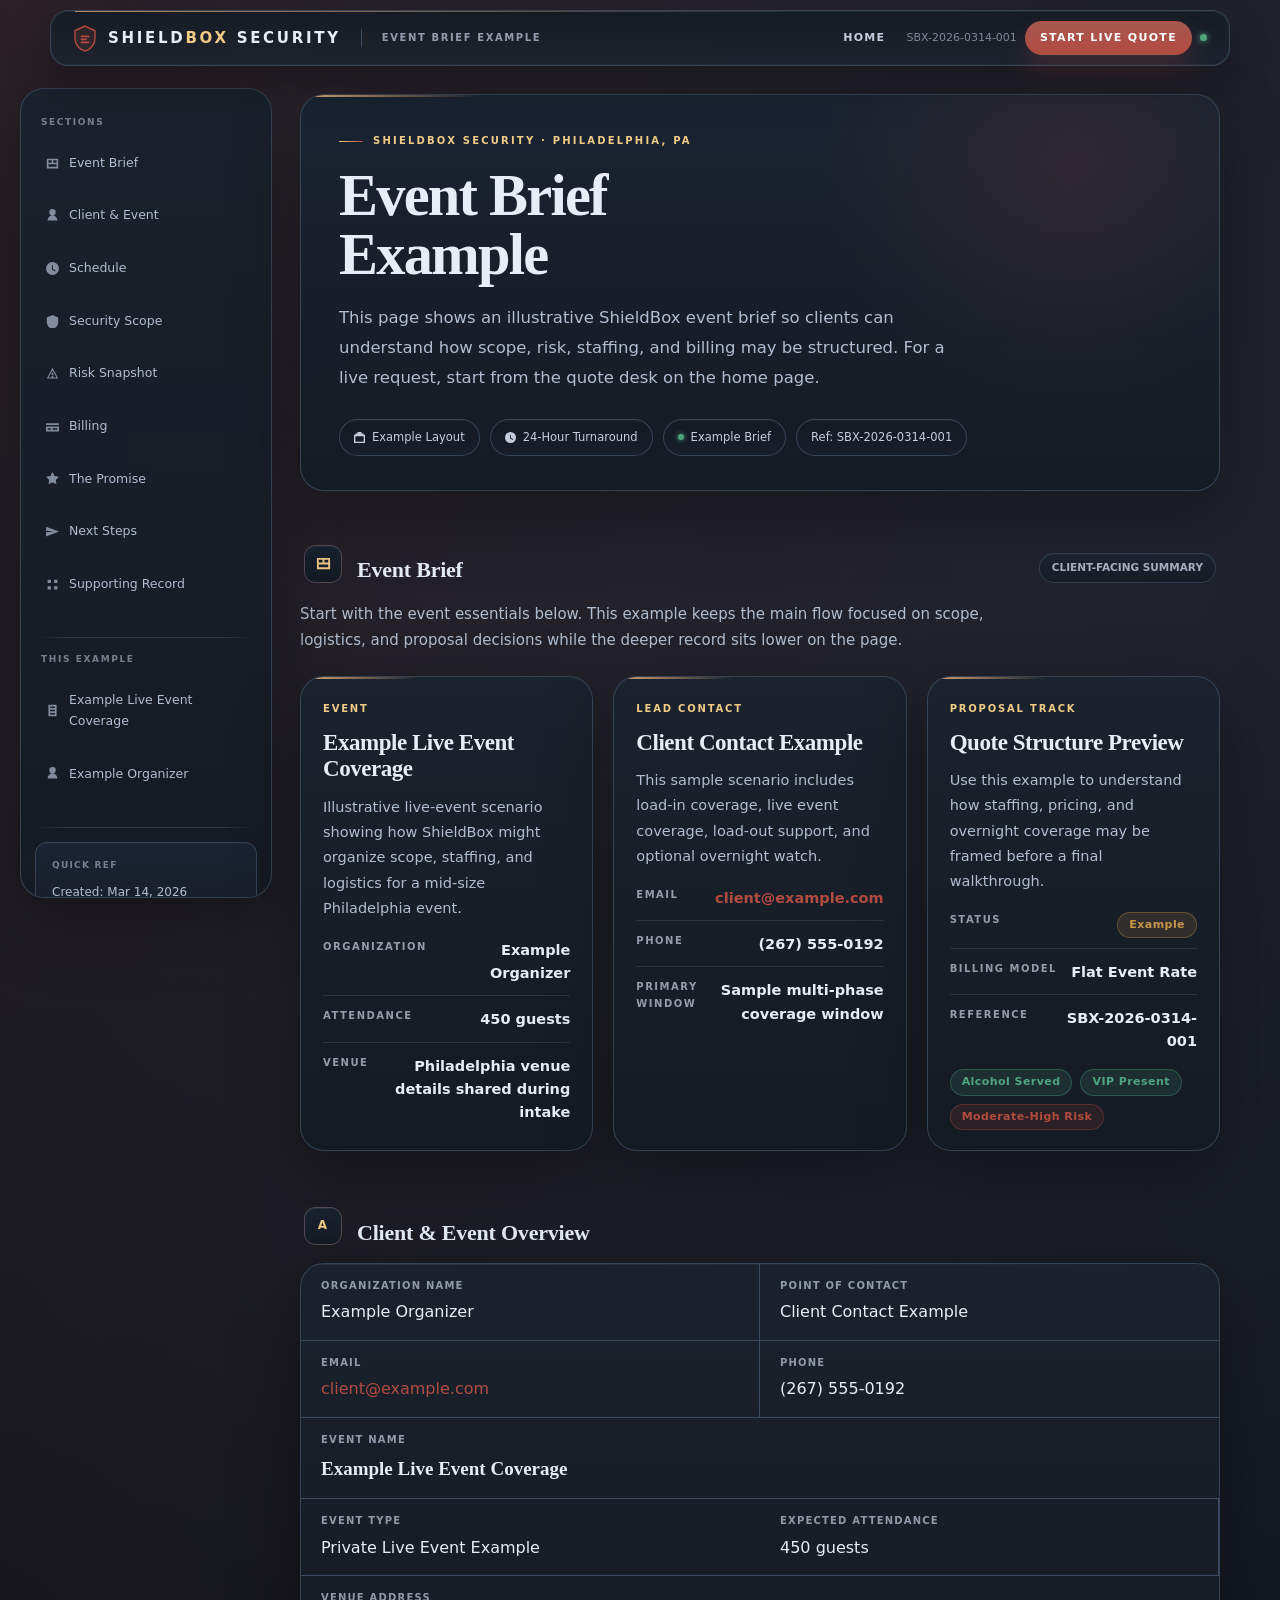
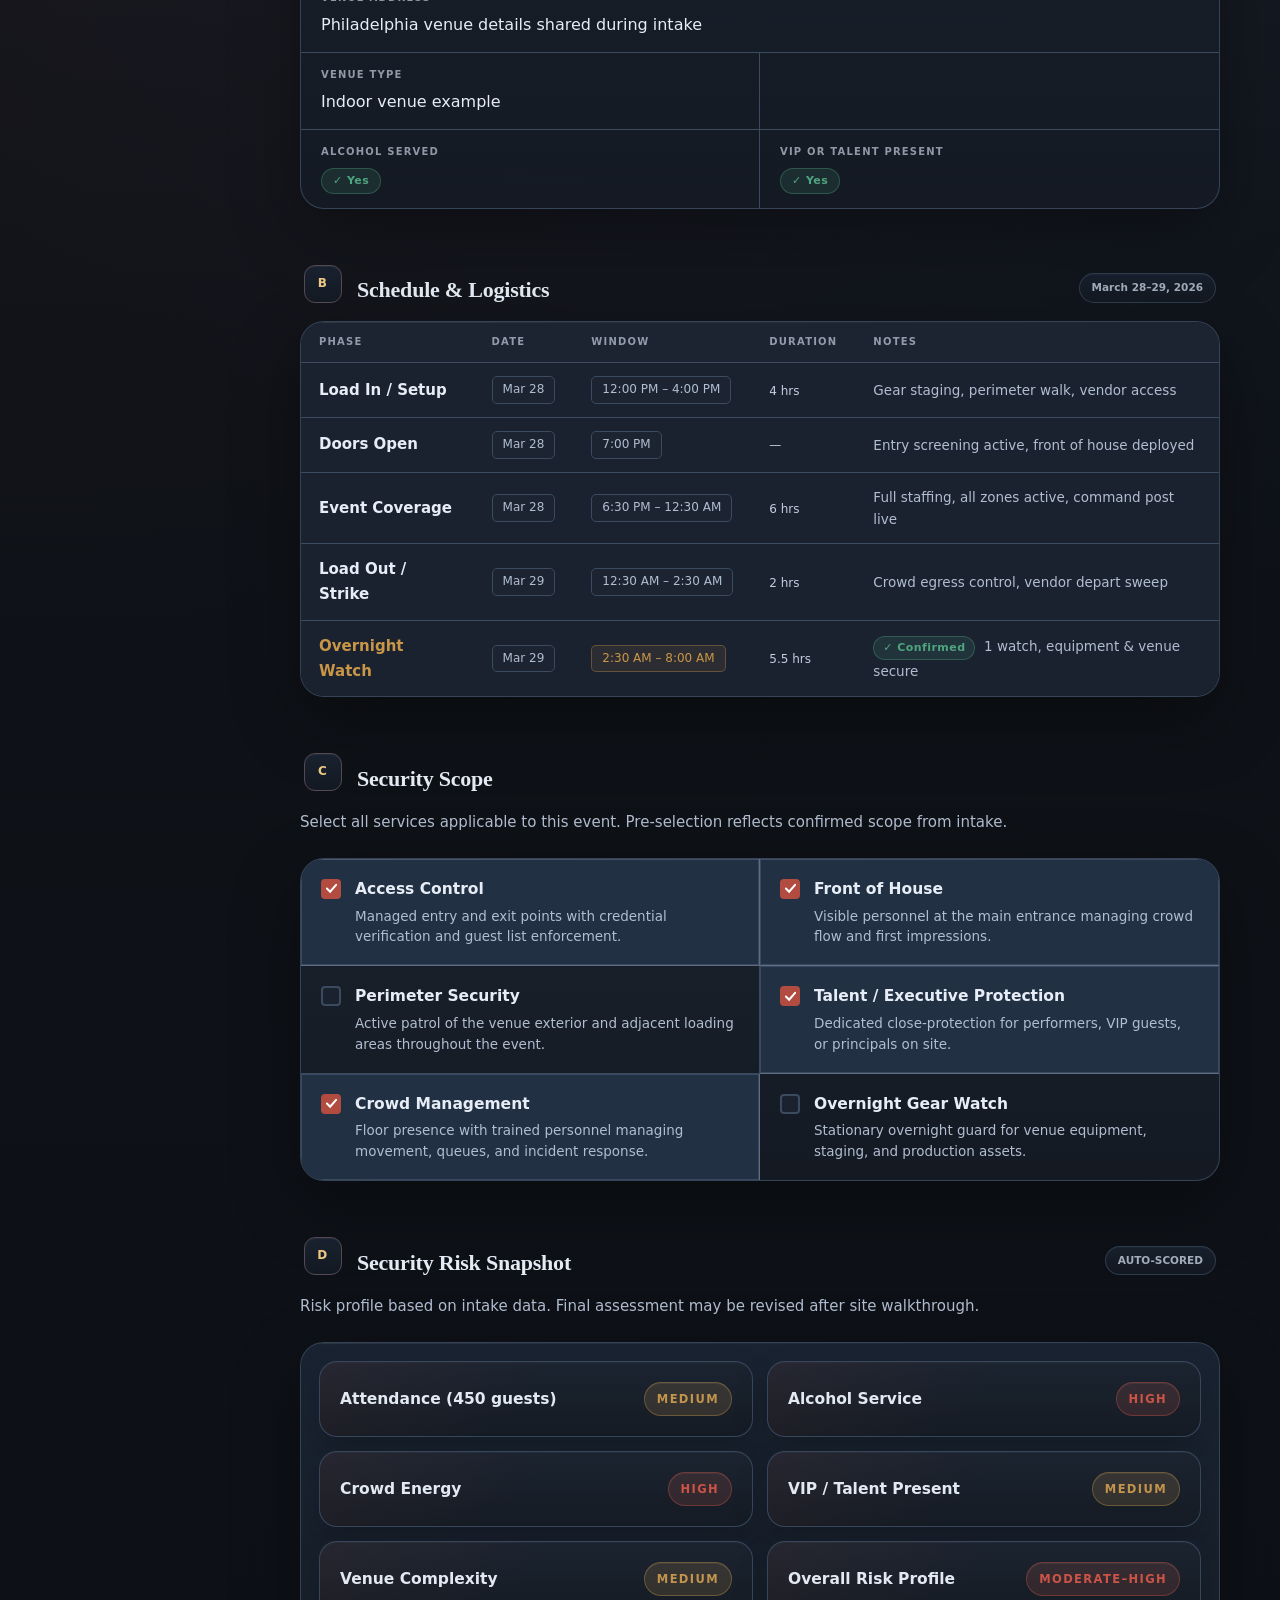
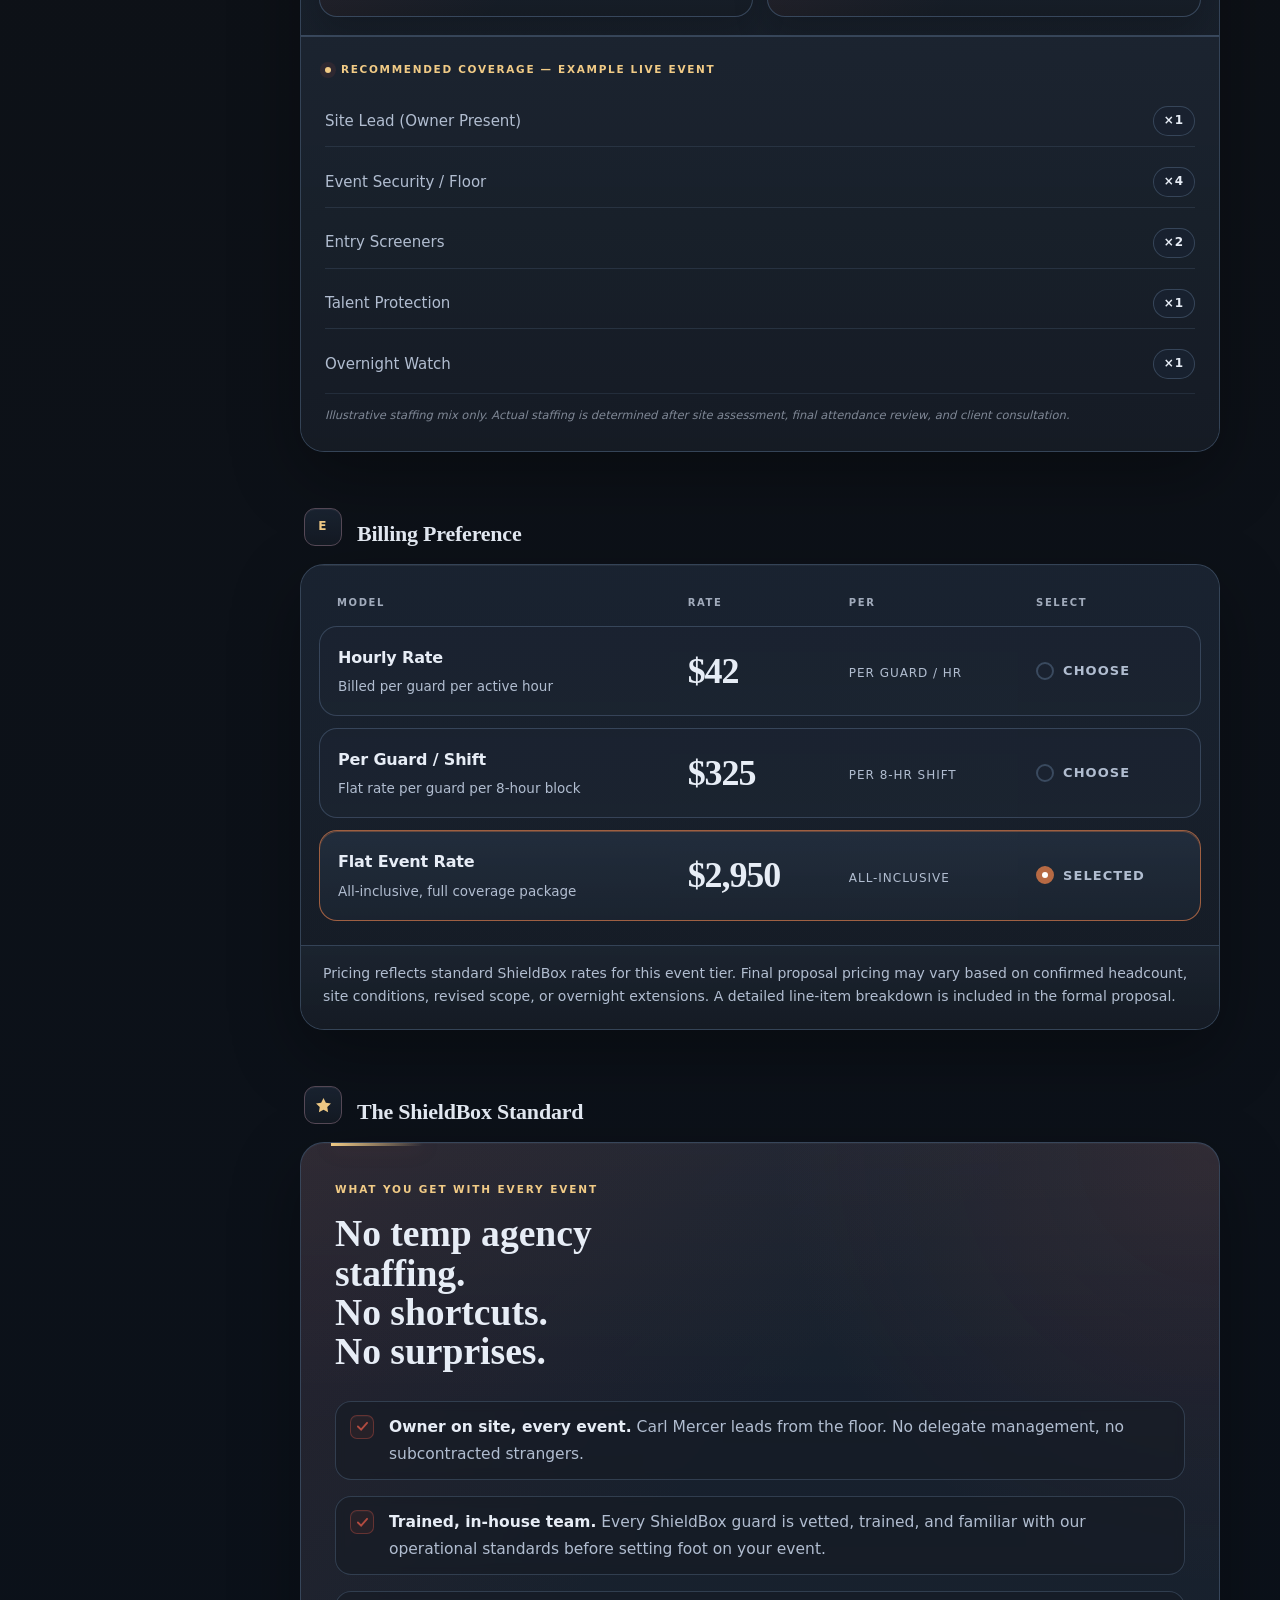
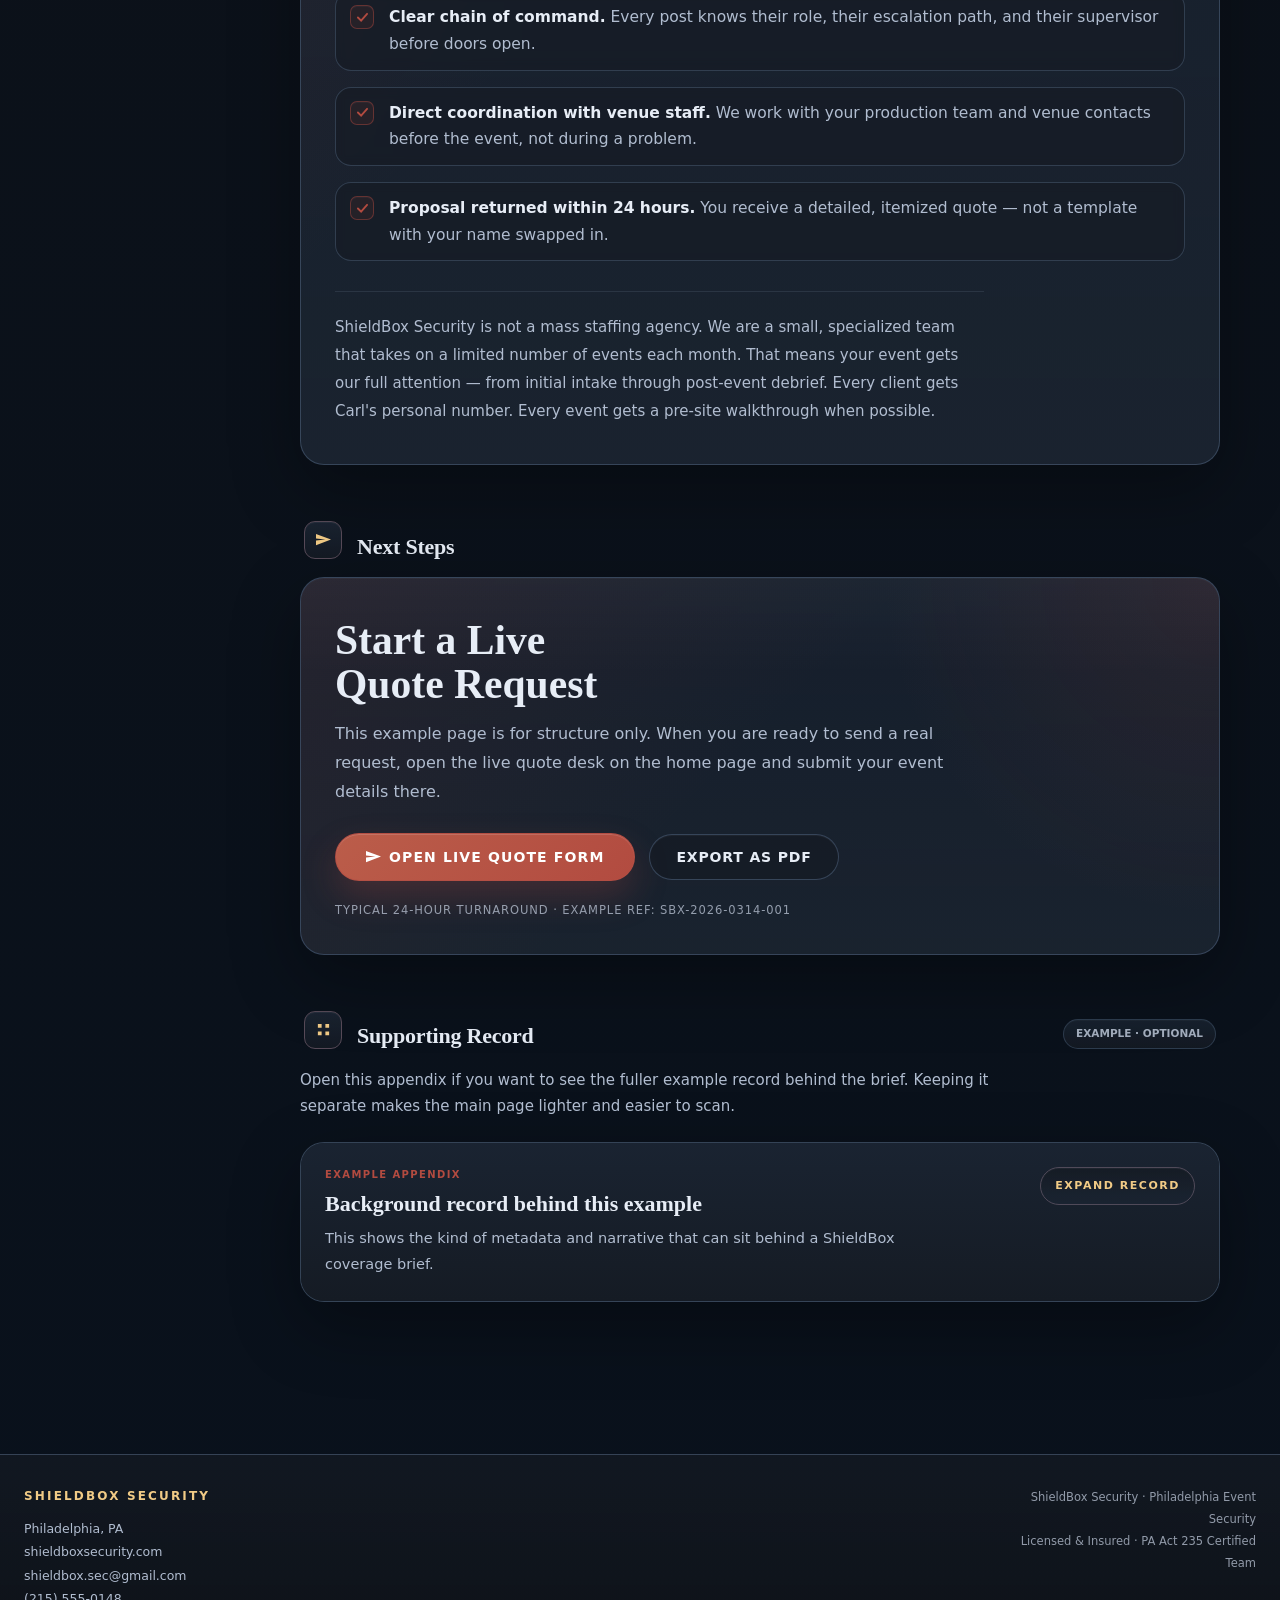
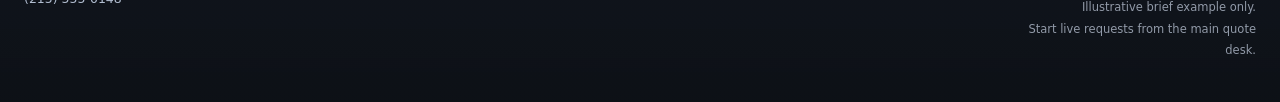
==== commit 3f81e33b: "Tier 4 audit: fix orphan CSS, add CSP, extract styles to external files - Remove 3 stranded `} {` CS" ====
--- a/event-quote-request.html
+++ b/event-quote-request.html
@@ -1,6 +1,7 @@
 <!DOCTYPE html>
 <html lang="en">
 <head>
+  <meta http-equiv="Content-Security-Policy" content="default-src 'self'; style-src 'self' 'unsafe-inline'; font-src 'self' data:; img-src 'self' data: https:; script-src 'self' 'unsafe-inline'; form-action 'self'">
   <meta charset="UTF-8" />
   <meta name="viewport" content="width=device-width, initial-scale=1.0" />
   <meta name="description" content="Illustrative ShieldBox event brief showing how coverage, risk, and billing can be structured before a final proposal. Start a live quote request on the home page." />
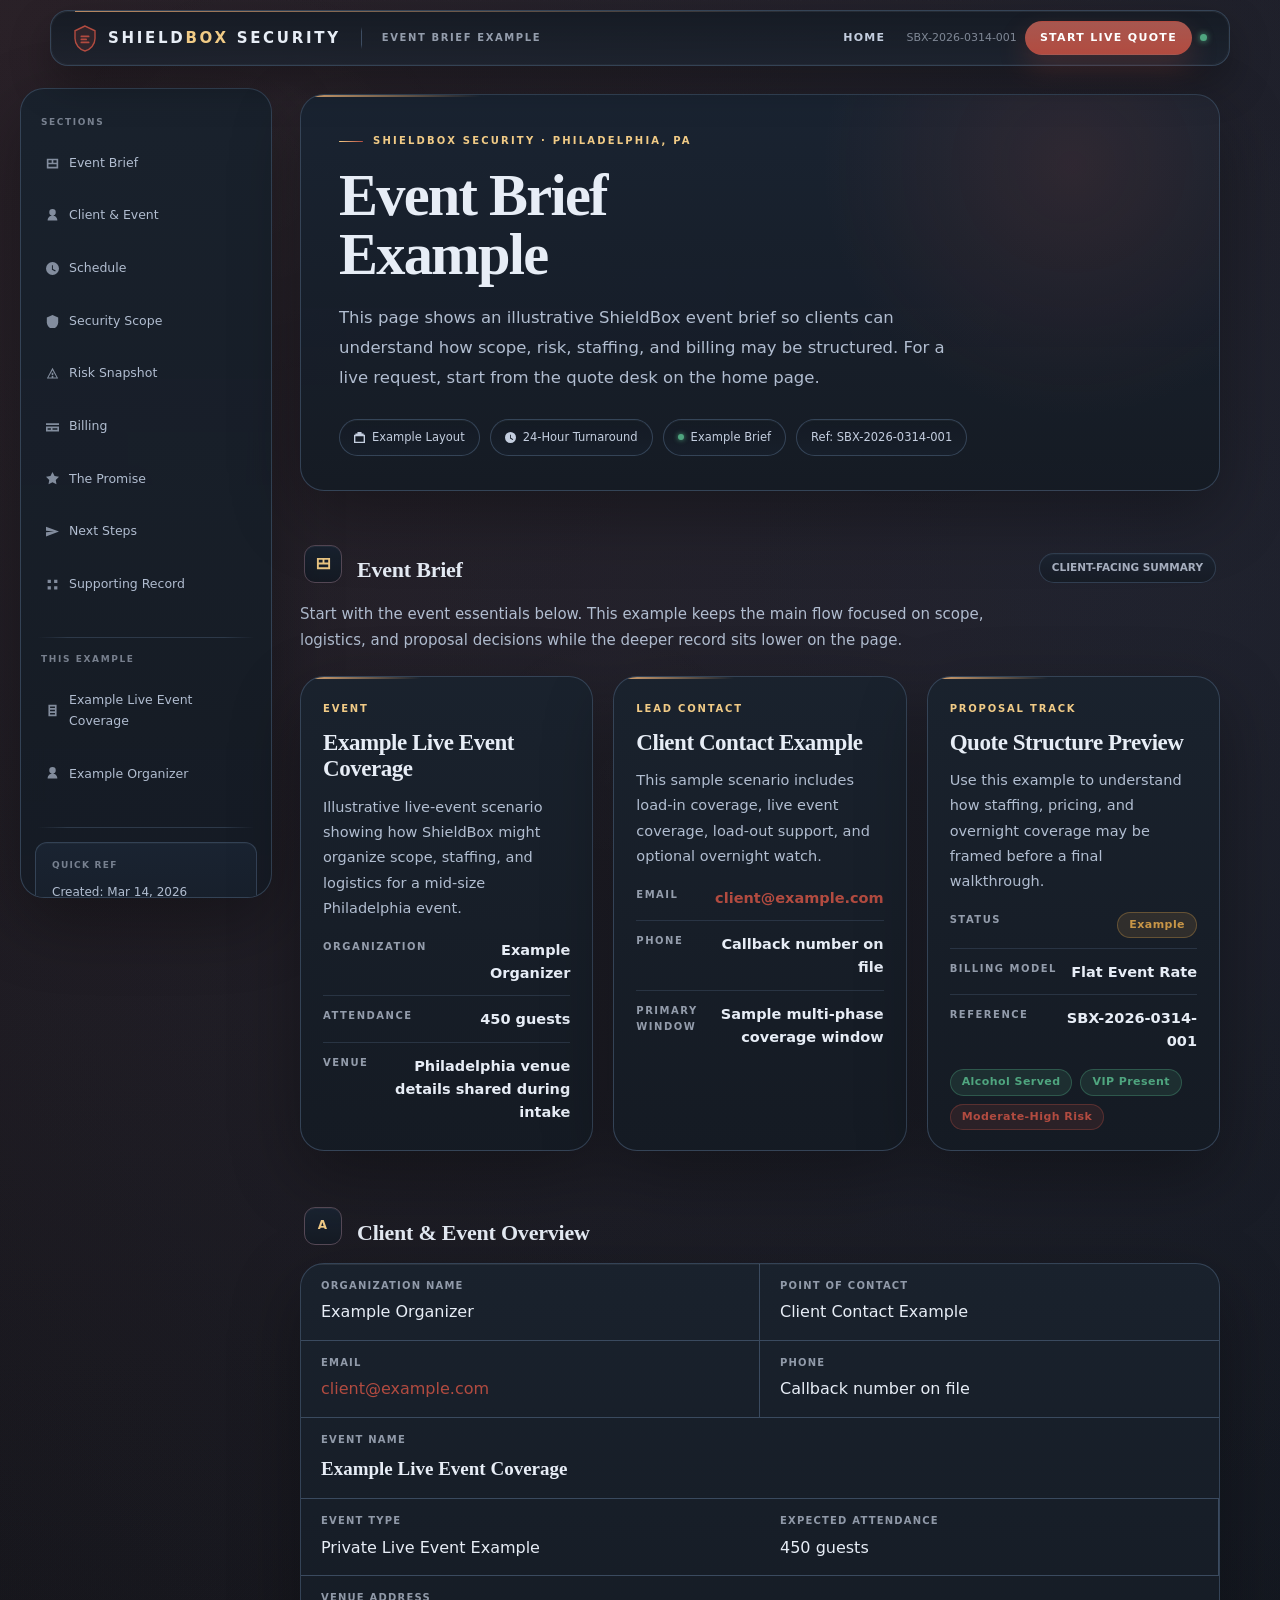
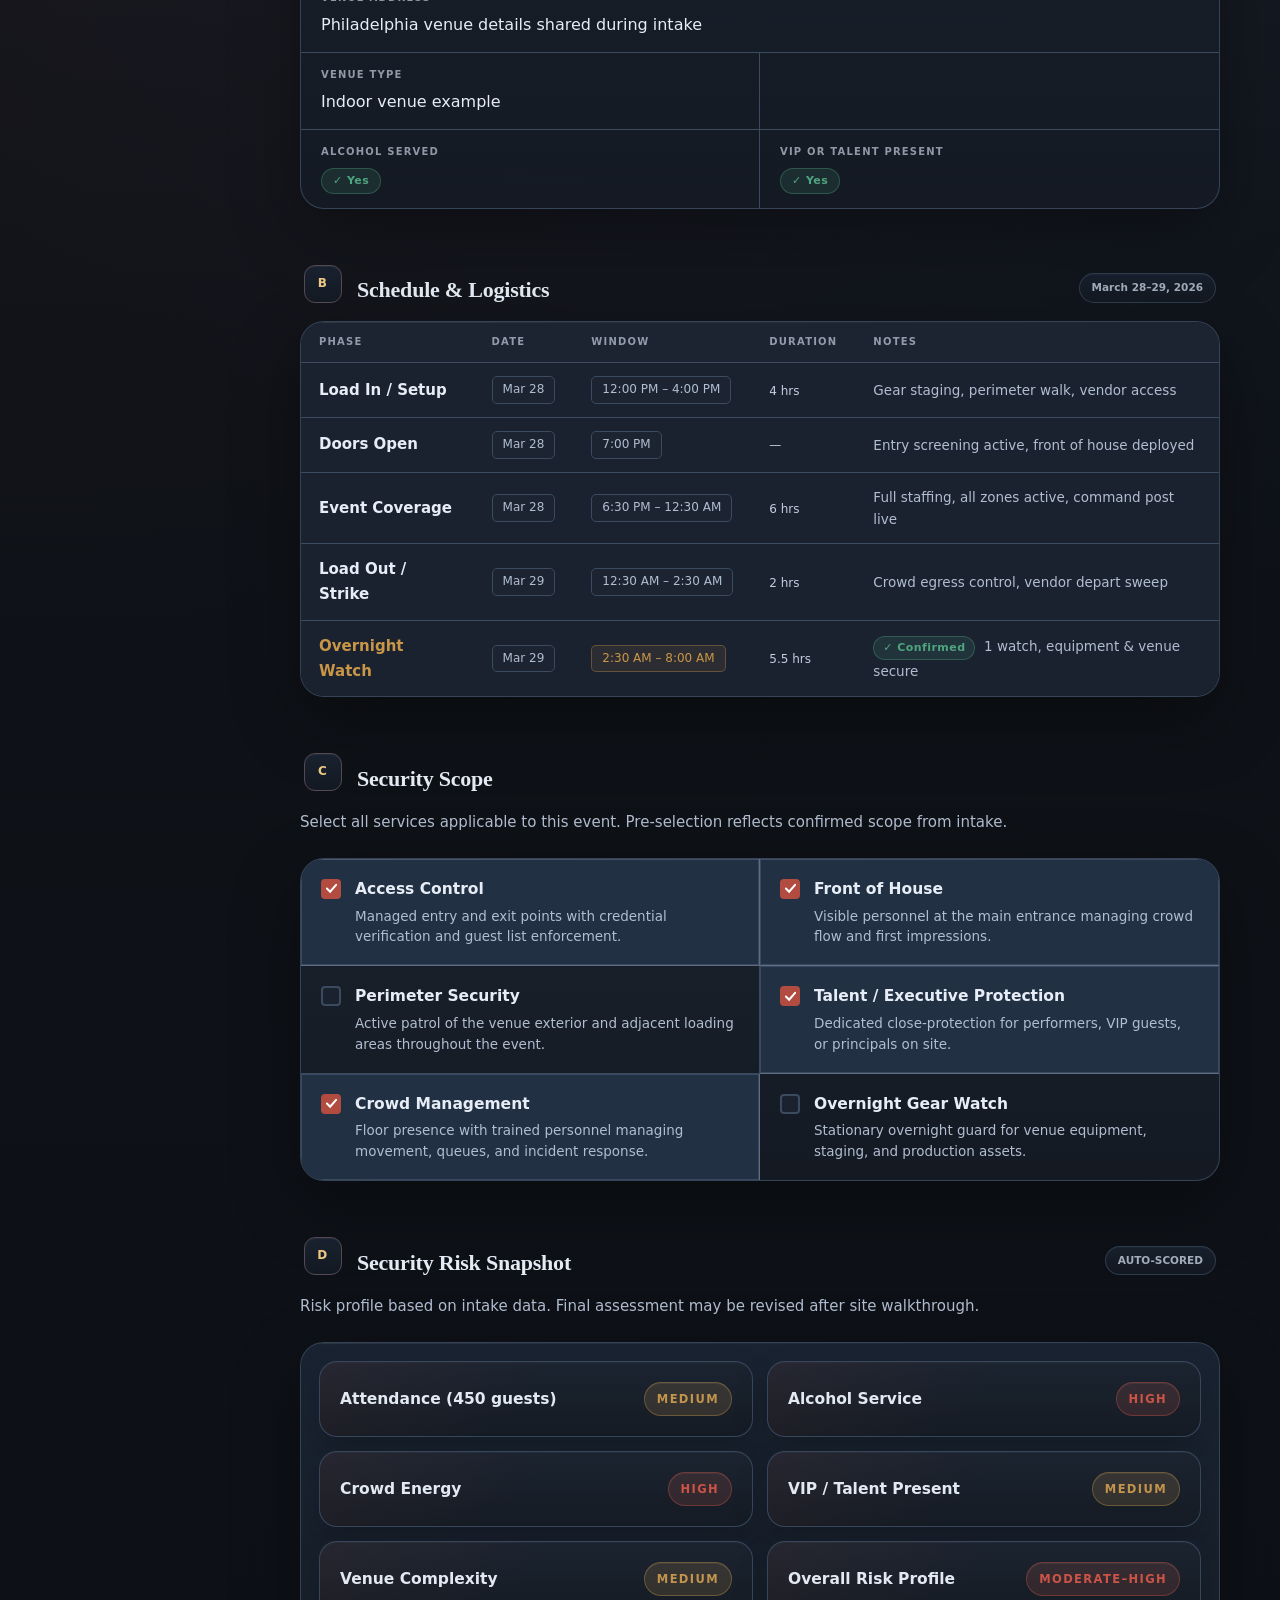
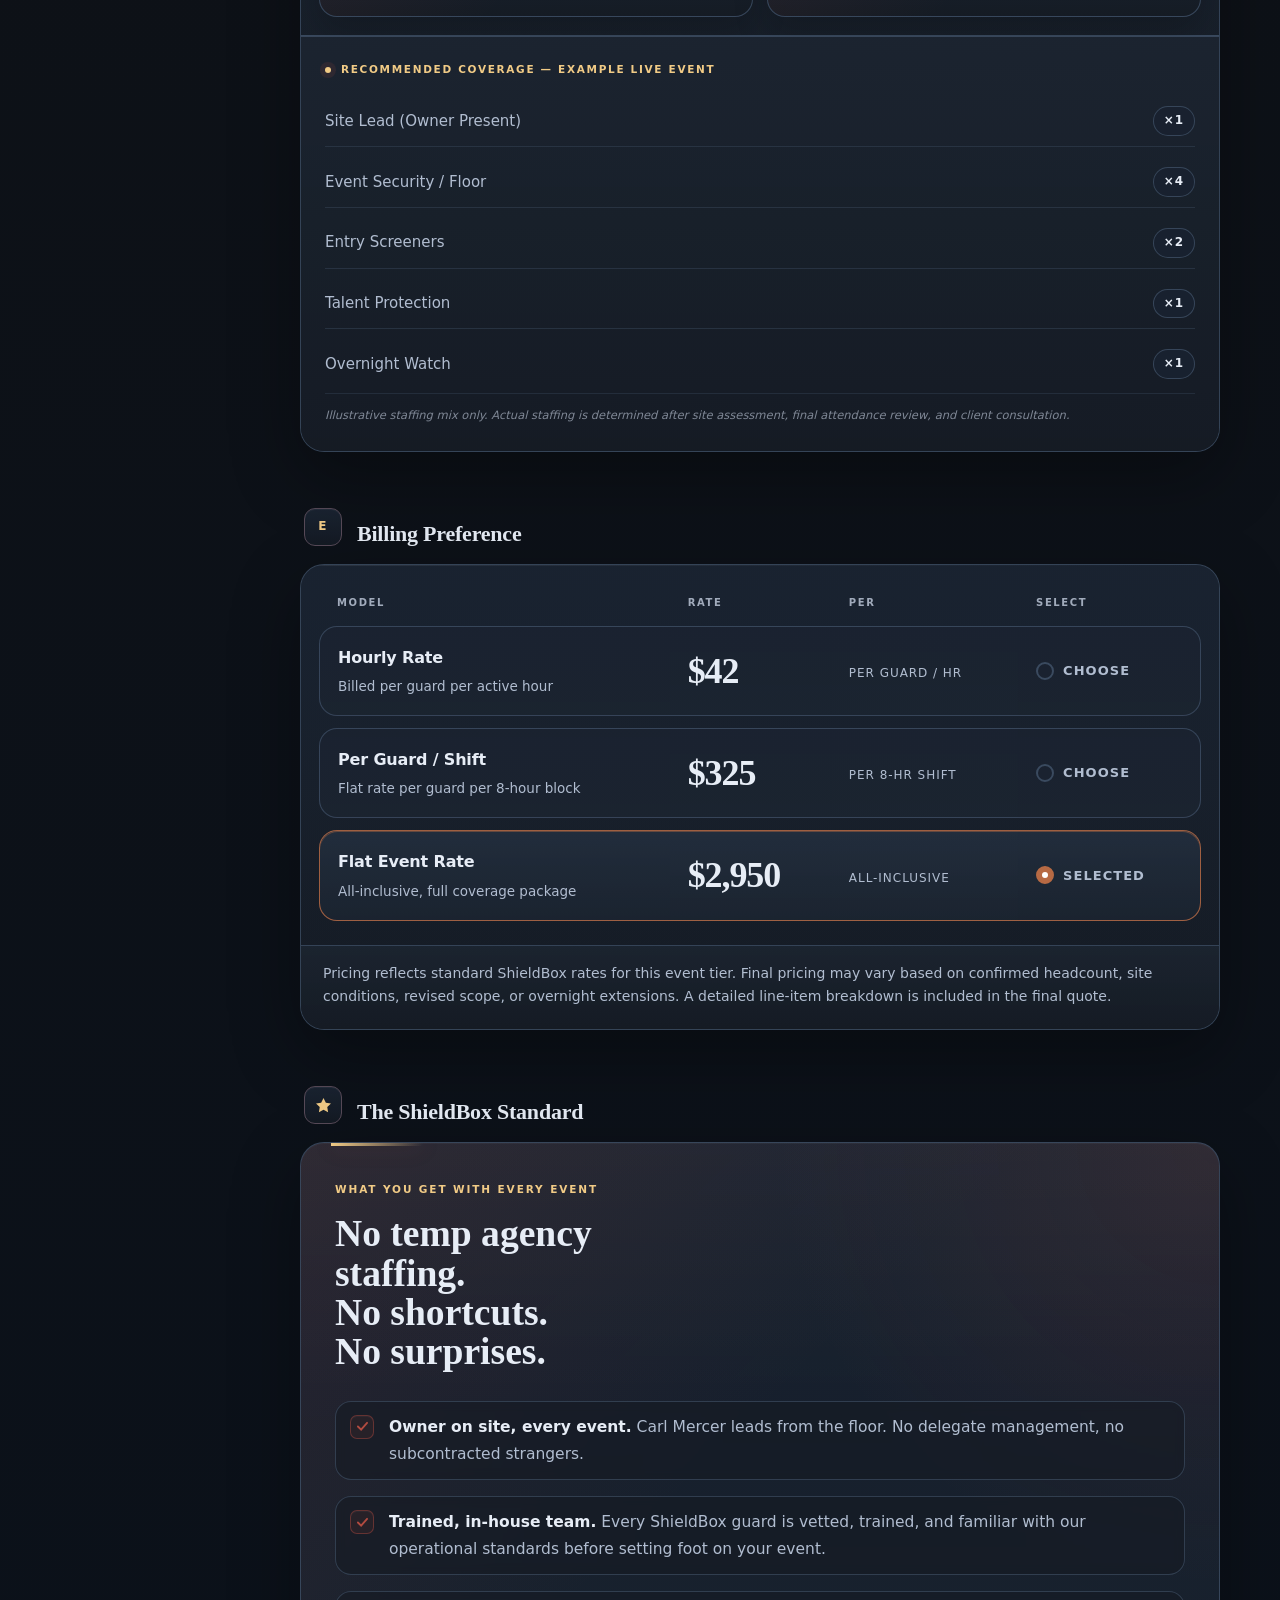
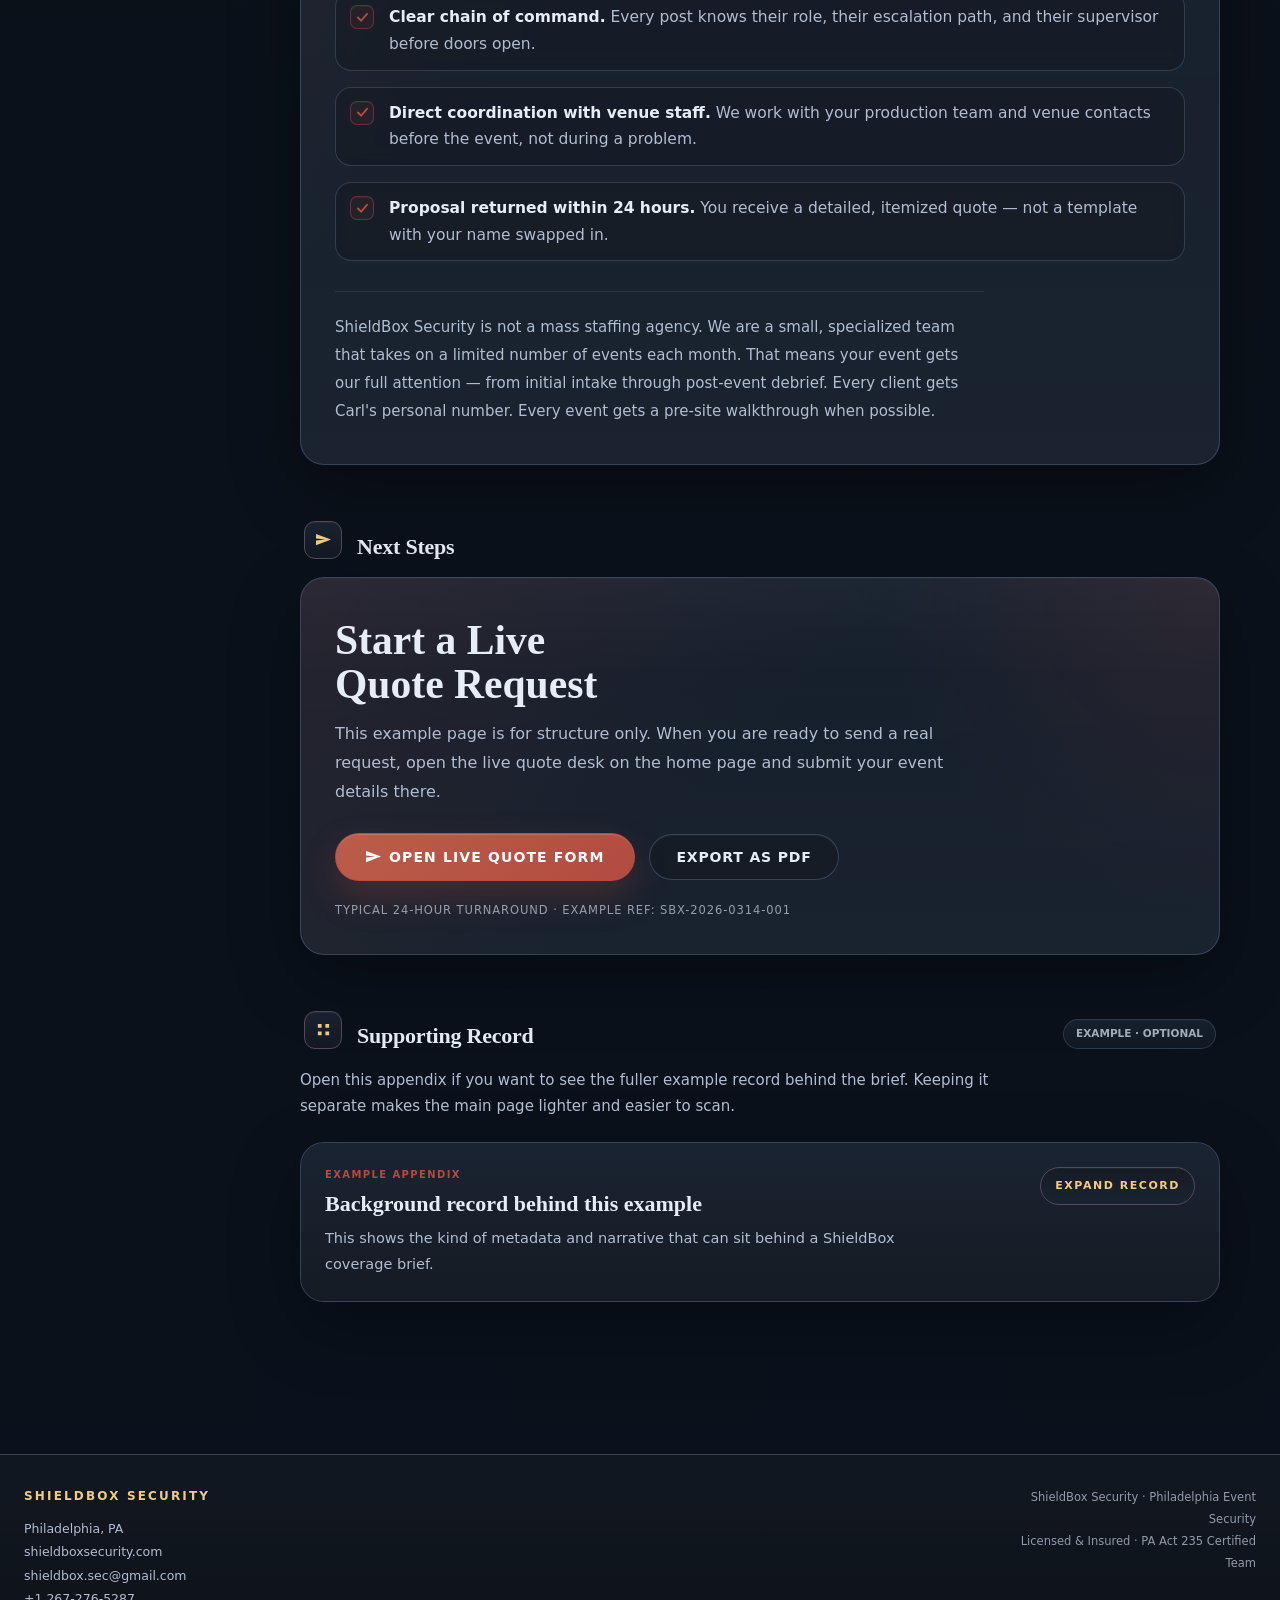
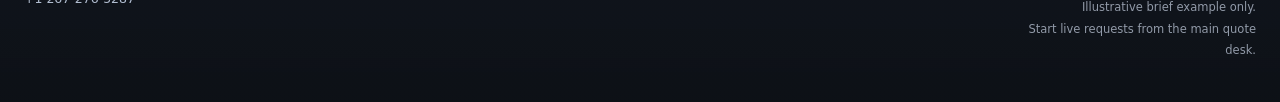
==== commit 589c28cc: "Update ShieldBox contact and quote copy" ====
--- a/event-quote-request.html
+++ b/event-quote-request.html
@@ -21,9 +21,7 @@
   <link rel="icon" type="image/png" sizes="32x32" href="assets/icons/favicon/favicon-32.png" />
   <link rel="icon" type="image/png" sizes="16x16" href="assets/icons/favicon/favicon-16.png" />
   <link rel="apple-touch-icon" sizes="180x180" href="assets/icons/favicon/apple-touch-icon.png" />
-  <link rel="preconnect" href="https://fonts.googleapis.com" />
-  <link rel="preconnect" href="https://fonts.gstatic.com" crossorigin />
-  <link href="https://fonts.googleapis.com/css2?family=Libre+Baskerville:wght@400;700&family=Libre+Franklin:wght@300;400;500;600;700&display=swap" rel="stylesheet" />
+  <link rel="stylesheet" href="css/fonts.css" />
 
   <style>
 
@@ -2474,7 +2472,7 @@
               </li>
               <li>
                 <span class="brief-label">Phone</span>
-                <span class="brief-value">(267) 555-0192</span>
+                <span class="brief-value">Callback number on file</span>
               </li>
               <li>
                 <span class="brief-label">Primary Window</span>
@@ -2535,7 +2533,7 @@
             </div>
             <div class="form-field">
               <label>Phone</label>
-              <div class="field-val">(267) 555-0192</div>
+              <div class="field-val">Callback number on file</div>
             </div>
             <div class="form-field span2">
               <label>Event Name</label>
@@ -2842,7 +2840,7 @@
             </table>
           </div>
           <div class="billing-note">
-            Pricing reflects standard ShieldBox rates for this event tier. Final proposal pricing may vary based on confirmed headcount, site conditions, revised scope, or overnight extensions. A detailed line-item breakdown is included in the formal proposal.
+            Pricing reflects standard ShieldBox rates for this event tier. Final pricing may vary based on confirmed headcount, site conditions, revised scope, or overnight extensions. A detailed line-item breakdown is included in the final quote.
           </div>
         </div>
       </section>
@@ -2967,7 +2965,7 @@
                 </div>
                 <div class="property">
                   <div class="property-label">Phone</div>
-                  <div class="property-value"><a href="tel:+12155550148">(215) 555-0148</a></div>
+                  <div class="property-value"><a href="tel:+12672765287">+1 267-276-5287</a></div>
                 </div>
                 <div class="property">
                   <div class="property-label">Primary Contact</div>
@@ -2992,7 +2990,7 @@
               </div>
               <div class="notes-box">
                 <div class="notes-title">Example Intake Notes</div>
-                <p class="notes-copy">Illustrative website inquiry showing a mid-size Philadelphia live event with alcohol service, VIP presence, and multi-phase coverage needs. Final venue restrictions, insurance requirements, and staffing assumptions are always confirmed before the formal proposal is issued.</p>
+                <p class="notes-copy">Illustrative website inquiry showing a mid-size Philadelphia live event with alcohol service, VIP presence, and multi-phase coverage needs. Final venue restrictions, insurance requirements, and staffing assumptions are always confirmed before the final quote is issued.</p>
               </div>
             </div>
           </div>
@@ -3011,7 +3009,7 @@
           Philadelphia, PA<br>
           <a href="https://shieldboxsecurity.com/">shieldboxsecurity.com</a><br>
           <a href="mailto:shieldbox.sec@gmail.com">shieldbox.sec@gmail.com</a><br>
-          <a href="tel:+12155550148">(215) 555-0148</a>
+          <a href="tel:+12672765287">+1 267-276-5287</a>
         </p>
       </div>
       <div class="footer-note">
@@ -3026,7 +3024,7 @@
   <!-- TOAST -->
   <div id="toast" role="status" aria-live="polite" hidden>
     <strong id="toastTitle">Request Sent</strong>
-    <span id="toastBody">Forwarded to shieldbox.sec@gmail.com. Expect your formal proposal within 24 hours.</span>
+    <span id="toastBody">Forwarded to shieldbox.sec@gmail.com. Expect your final quote within 24 hours.</span>
   </div>
 
   <!-- ============================================================
--- a/css/fonts.css
+++ b/css/fonts.css
@@ -0,0 +1,70 @@
+/* latin */
+@font-face {
+  font-family: 'Libre Baskerville';
+  font-style: normal;
+  font-weight: 400;
+  font-display: swap;
+  src: url(fonts/kmKnZrc3Hgbbcjq75U4uslyuy4kn0qNZaxM.woff2) format('woff2');
+  unicode-range: U+0000-00FF, U+0131, U+0152-0153, U+02BB-02BC, U+02C6, U+02DA, U+02DC, U+0304, U+0308, U+0329, U+2000-206F, U+20AC, U+2122, U+2191, U+2193, U+2212, U+2215, U+FEFF, U+FFFD;
+}
+
+/* latin */
+@font-face {
+  font-family: 'Libre Baskerville';
+  font-style: normal;
+  font-weight: 700;
+  font-display: swap;
+  src: url(fonts/kmKnZrc3Hgbbcjq75U4uslyuy4kn0qNZaxM.woff2) format('woff2');
+  unicode-range: U+0000-00FF, U+0131, U+0152-0153, U+02BB-02BC, U+02C6, U+02DA, U+02DC, U+0304, U+0308, U+0329, U+2000-206F, U+20AC, U+2122, U+2191, U+2193, U+2212, U+2215, U+FEFF, U+FFFD;
+}
+
+/* latin */
+@font-face {
+  font-family: 'Libre Franklin';
+  font-style: normal;
+  font-weight: 300;
+  font-display: swap;
+  src: url(fonts/jizDREVItHgc8qDIbSTKq4XkRiUf2zc.woff2) format('woff2');
+  unicode-range: U+0000-00FF, U+0131, U+0152-0153, U+02BB-02BC, U+02C6, U+02DA, U+02DC, U+0304, U+0308, U+0329, U+2000-206F, U+20AC, U+2122, U+2191, U+2193, U+2212, U+2215, U+FEFF, U+FFFD;
+}
+
+/* latin */
+@font-face {
+  font-family: 'Libre Franklin';
+  font-style: normal;
+  font-weight: 400;
+  font-display: swap;
+  src: url(fonts/jizDREVItHgc8qDIbSTKq4XkRiUf2zc.woff2) format('woff2');
+  unicode-range: U+0000-00FF, U+0131, U+0152-0153, U+02BB-02BC, U+02C6, U+02DA, U+02DC, U+0304, U+0308, U+0329, U+2000-206F, U+20AC, U+2122, U+2191, U+2193, U+2212, U+2215, U+FEFF, U+FFFD;
+}
+
+/* latin */
+@font-face {
+  font-family: 'Libre Franklin';
+  font-style: normal;
+  font-weight: 500;
+  font-display: swap;
+  src: url(fonts/jizDREVItHgc8qDIbSTKq4XkRiUf2zc.woff2) format('woff2');
+  unicode-range: U+0000-00FF, U+0131, U+0152-0153, U+02BB-02BC, U+02C6, U+02DA, U+02DC, U+0304, U+0308, U+0329, U+2000-206F, U+20AC, U+2122, U+2191, U+2193, U+2212, U+2215, U+FEFF, U+FFFD;
+}
+
+/* latin */
+@font-face {
+  font-family: 'Libre Franklin';
+  font-style: normal;
+  font-weight: 600;
+  font-display: swap;
+  src: url(fonts/jizDREVItHgc8qDIbSTKq4XkRiUf2zc.woff2) format('woff2');
+  unicode-range: U+0000-00FF, U+0131, U+0152-0153, U+02BB-02BC, U+02C6, U+02DA, U+02DC, U+0304, U+0308, U+0329, U+2000-206F, U+20AC, U+2122, U+2191, U+2193, U+2212, U+2215, U+FEFF, U+FFFD;
+}
+
+/* latin */
+@font-face {
+  font-family: 'Libre Franklin';
+  font-style: normal;
+  font-weight: 700;
+  font-display: swap;
+  src: url(fonts/jizDREVItHgc8qDIbSTKq4XkRiUf2zc.woff2) format('woff2');
+  unicode-range: U+0000-00FF, U+0131, U+0152-0153, U+02BB-02BC, U+02C6, U+02DA, U+02DC, U+0304, U+0308, U+0329, U+2000-206F, U+20AC, U+2122, U+2191, U+2193, U+2212, U+2215, U+FEFF, U+FFFD;
+}
+Downloaded 2 font files to fonts
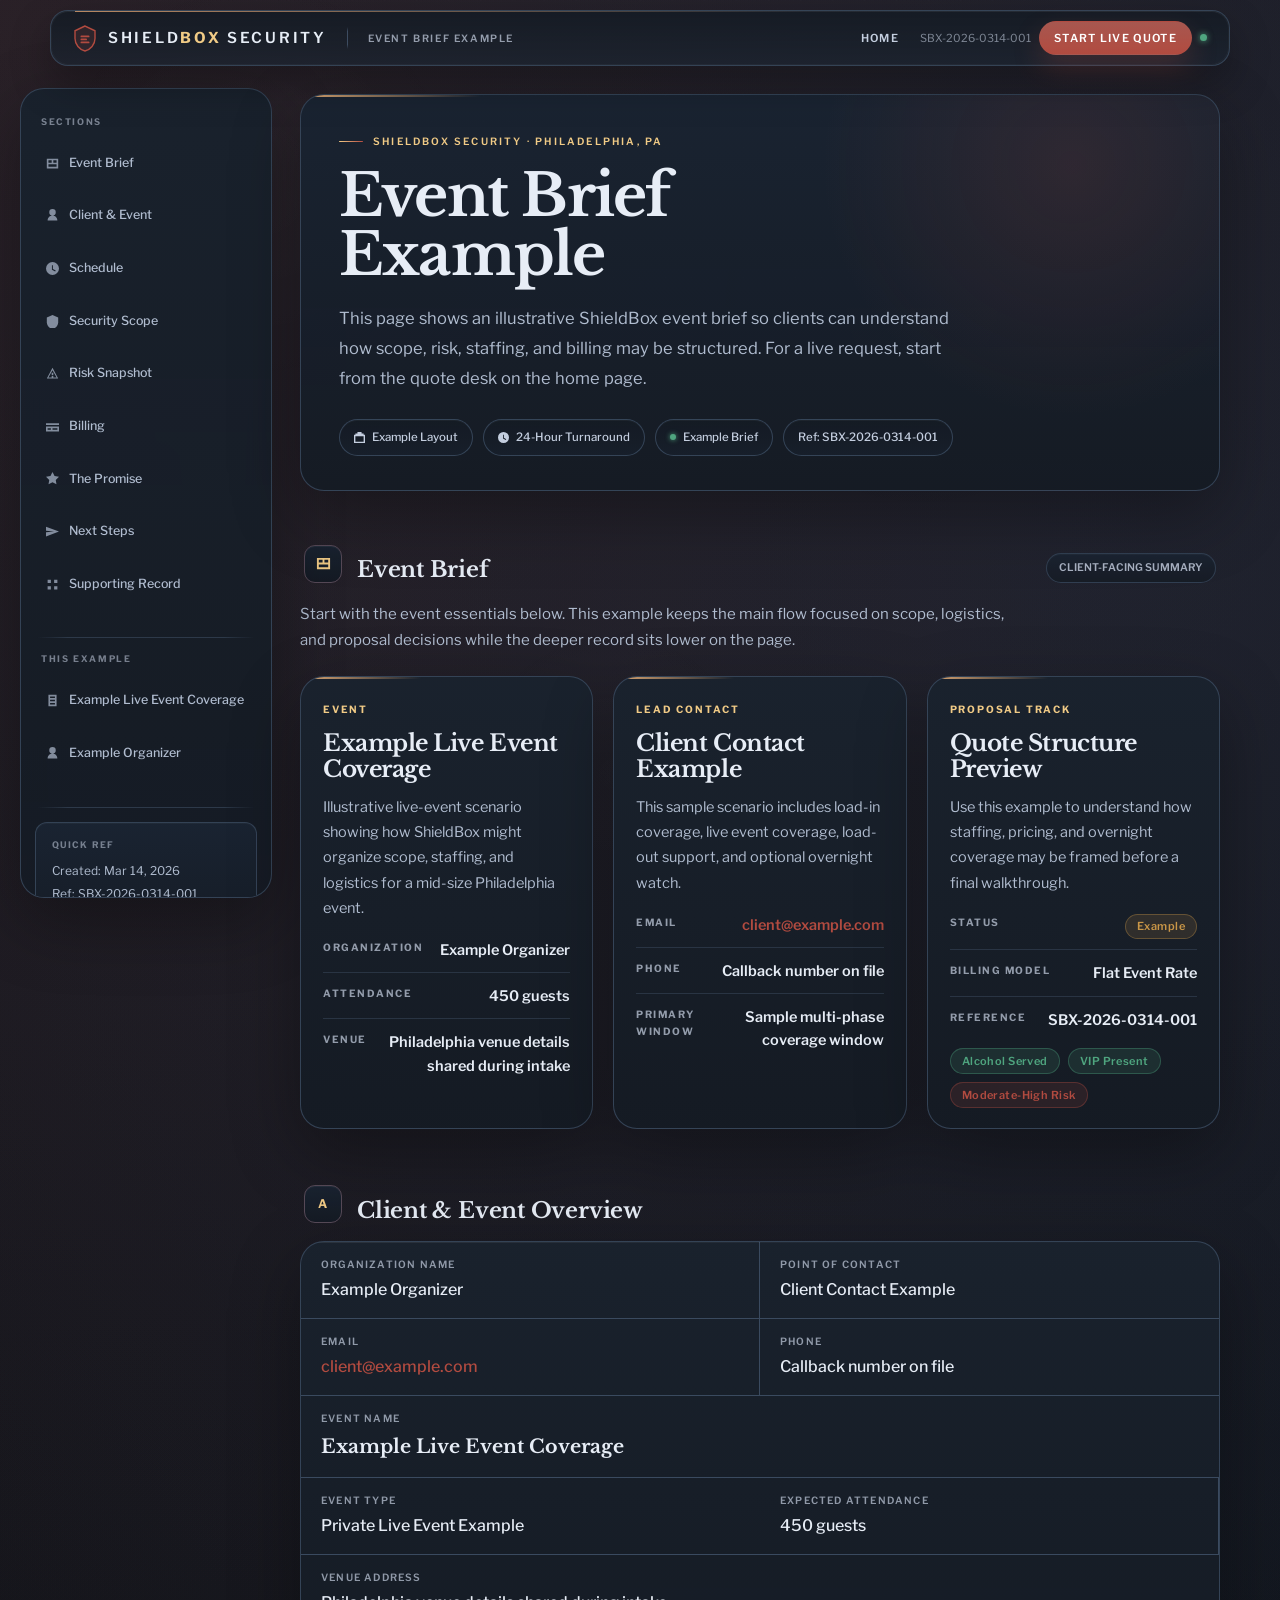
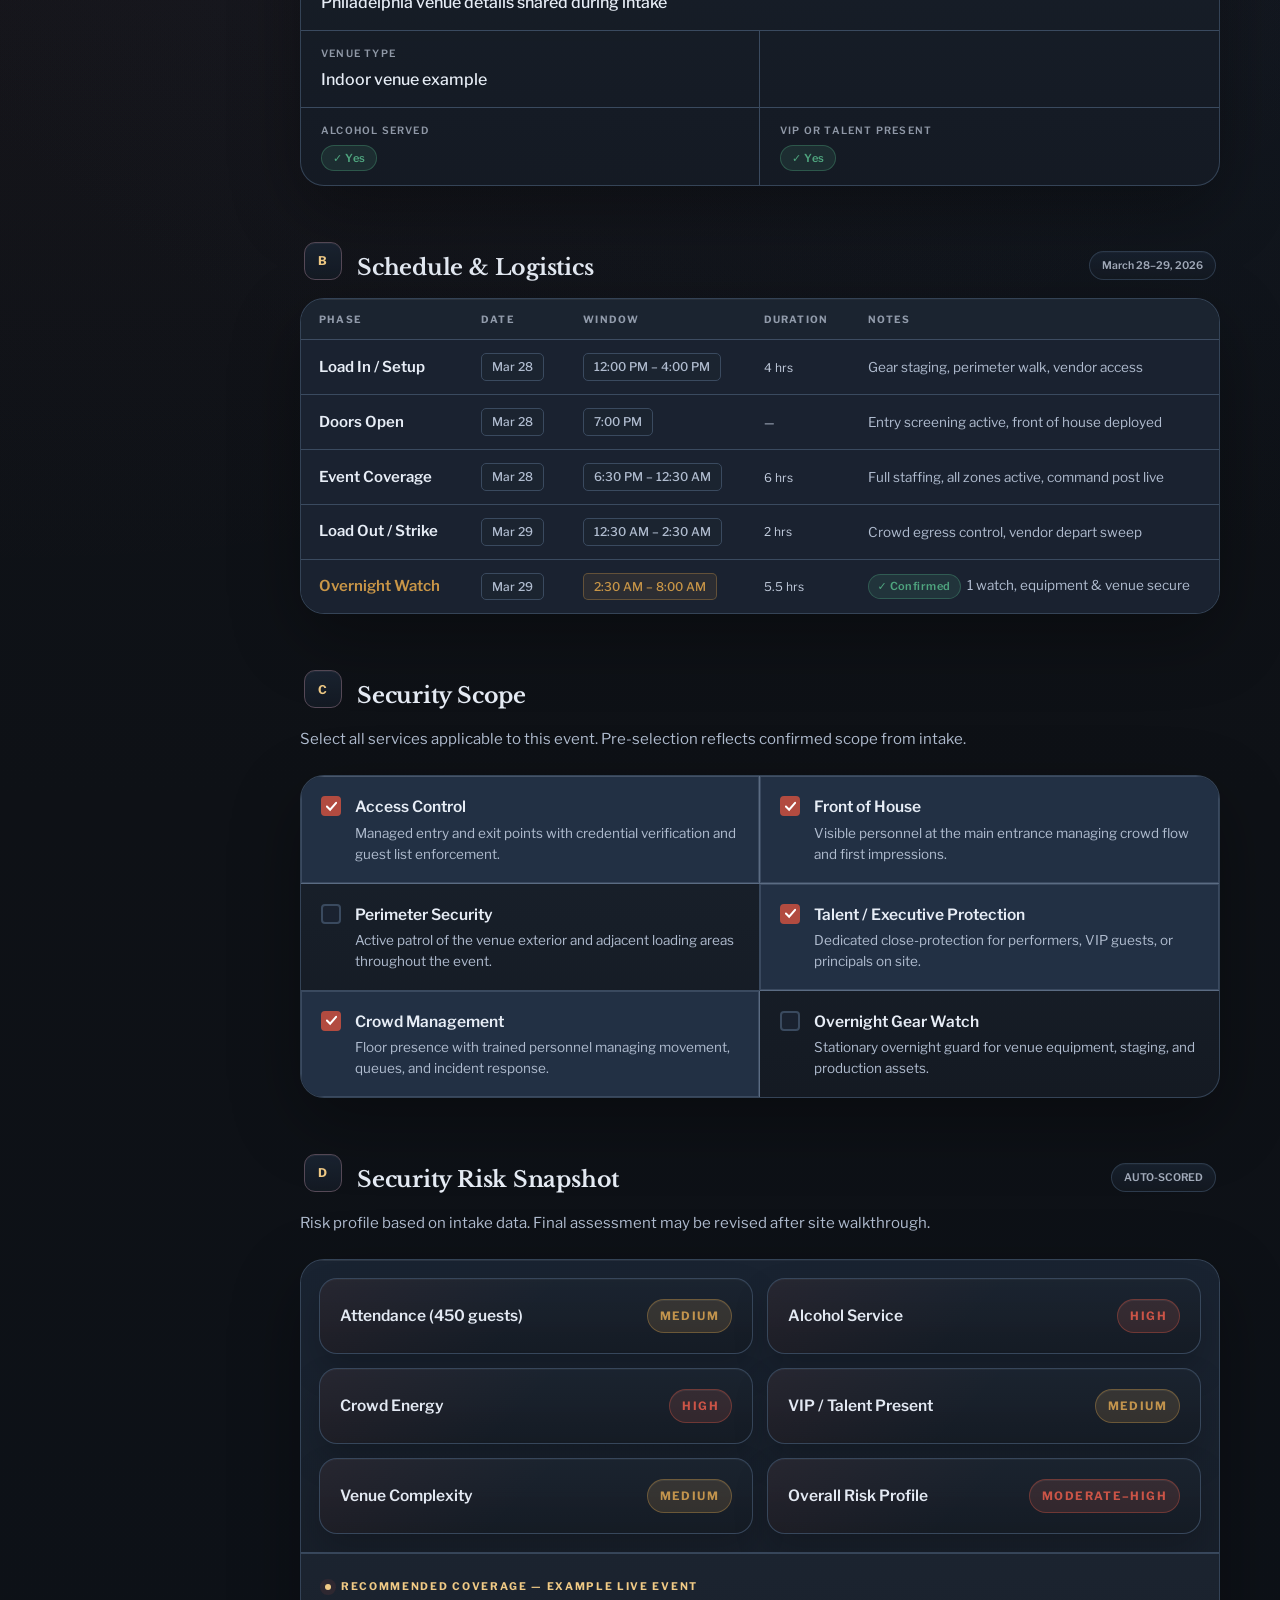
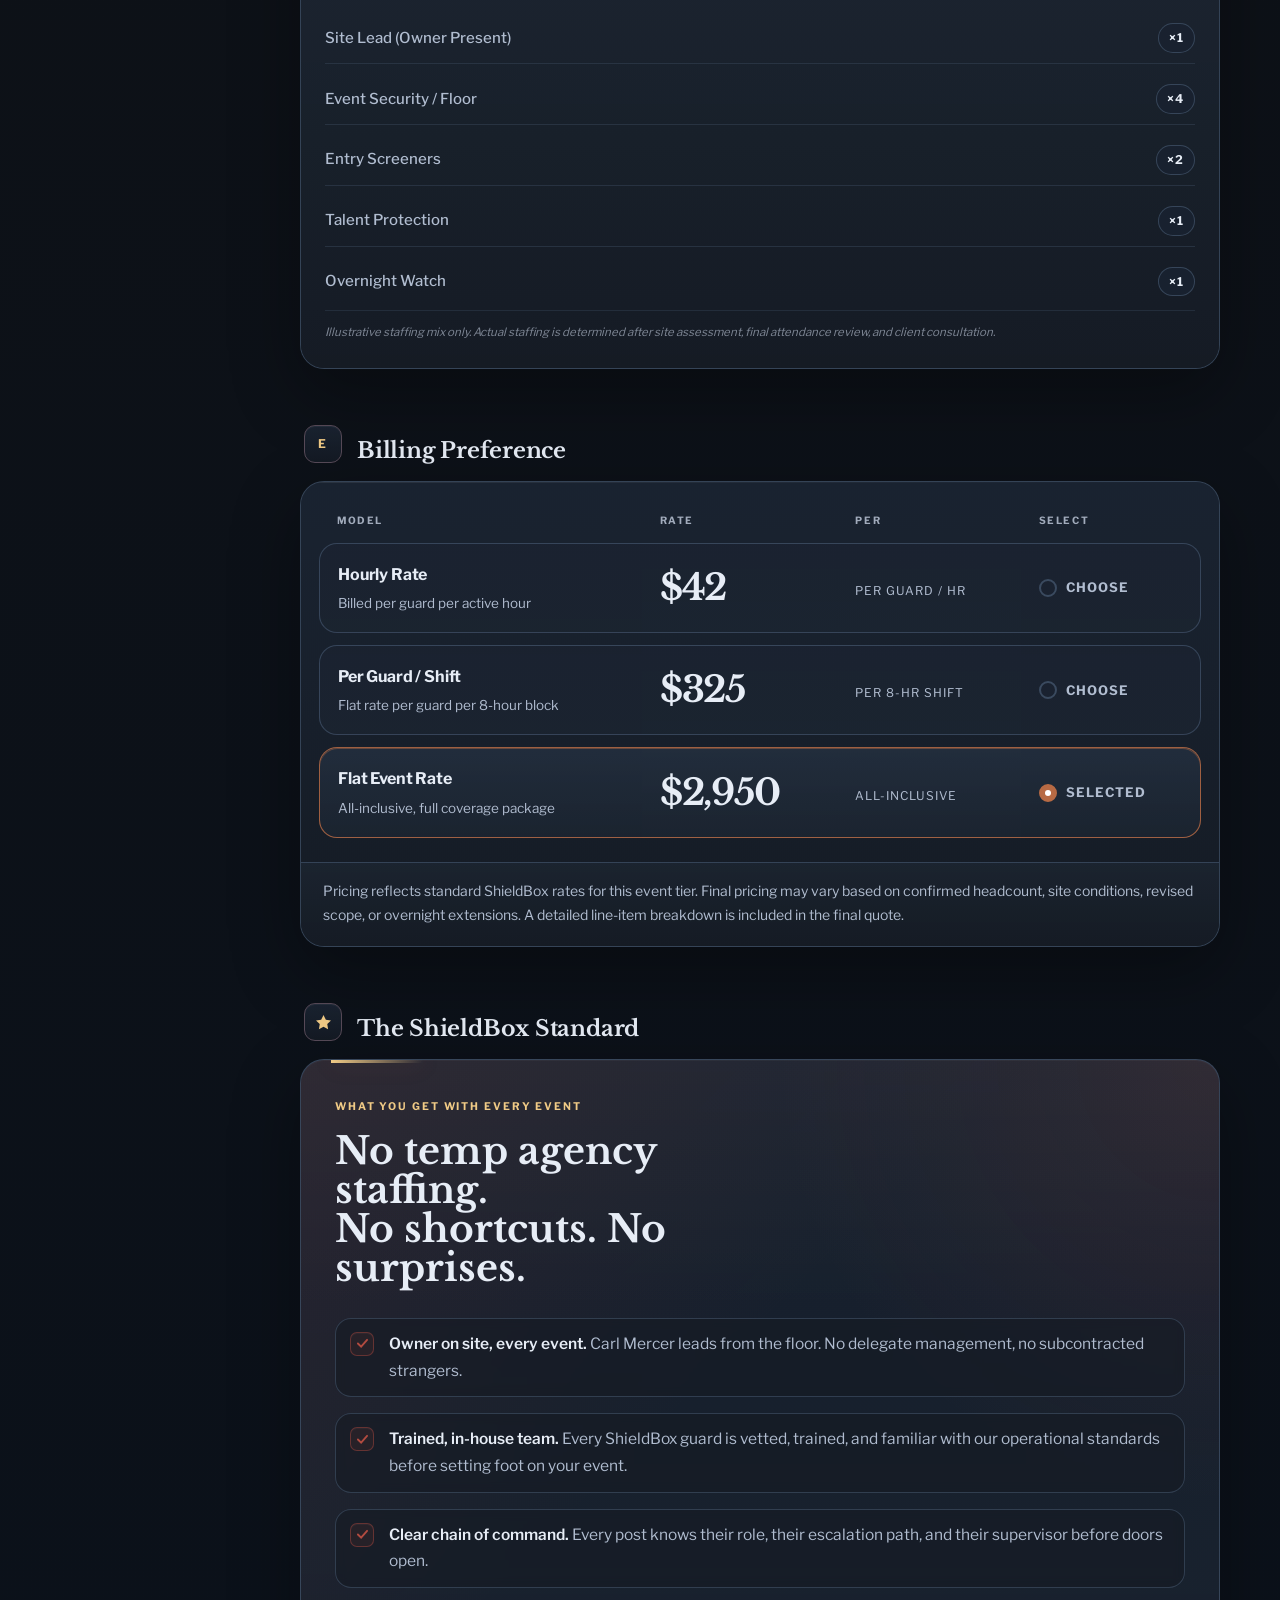
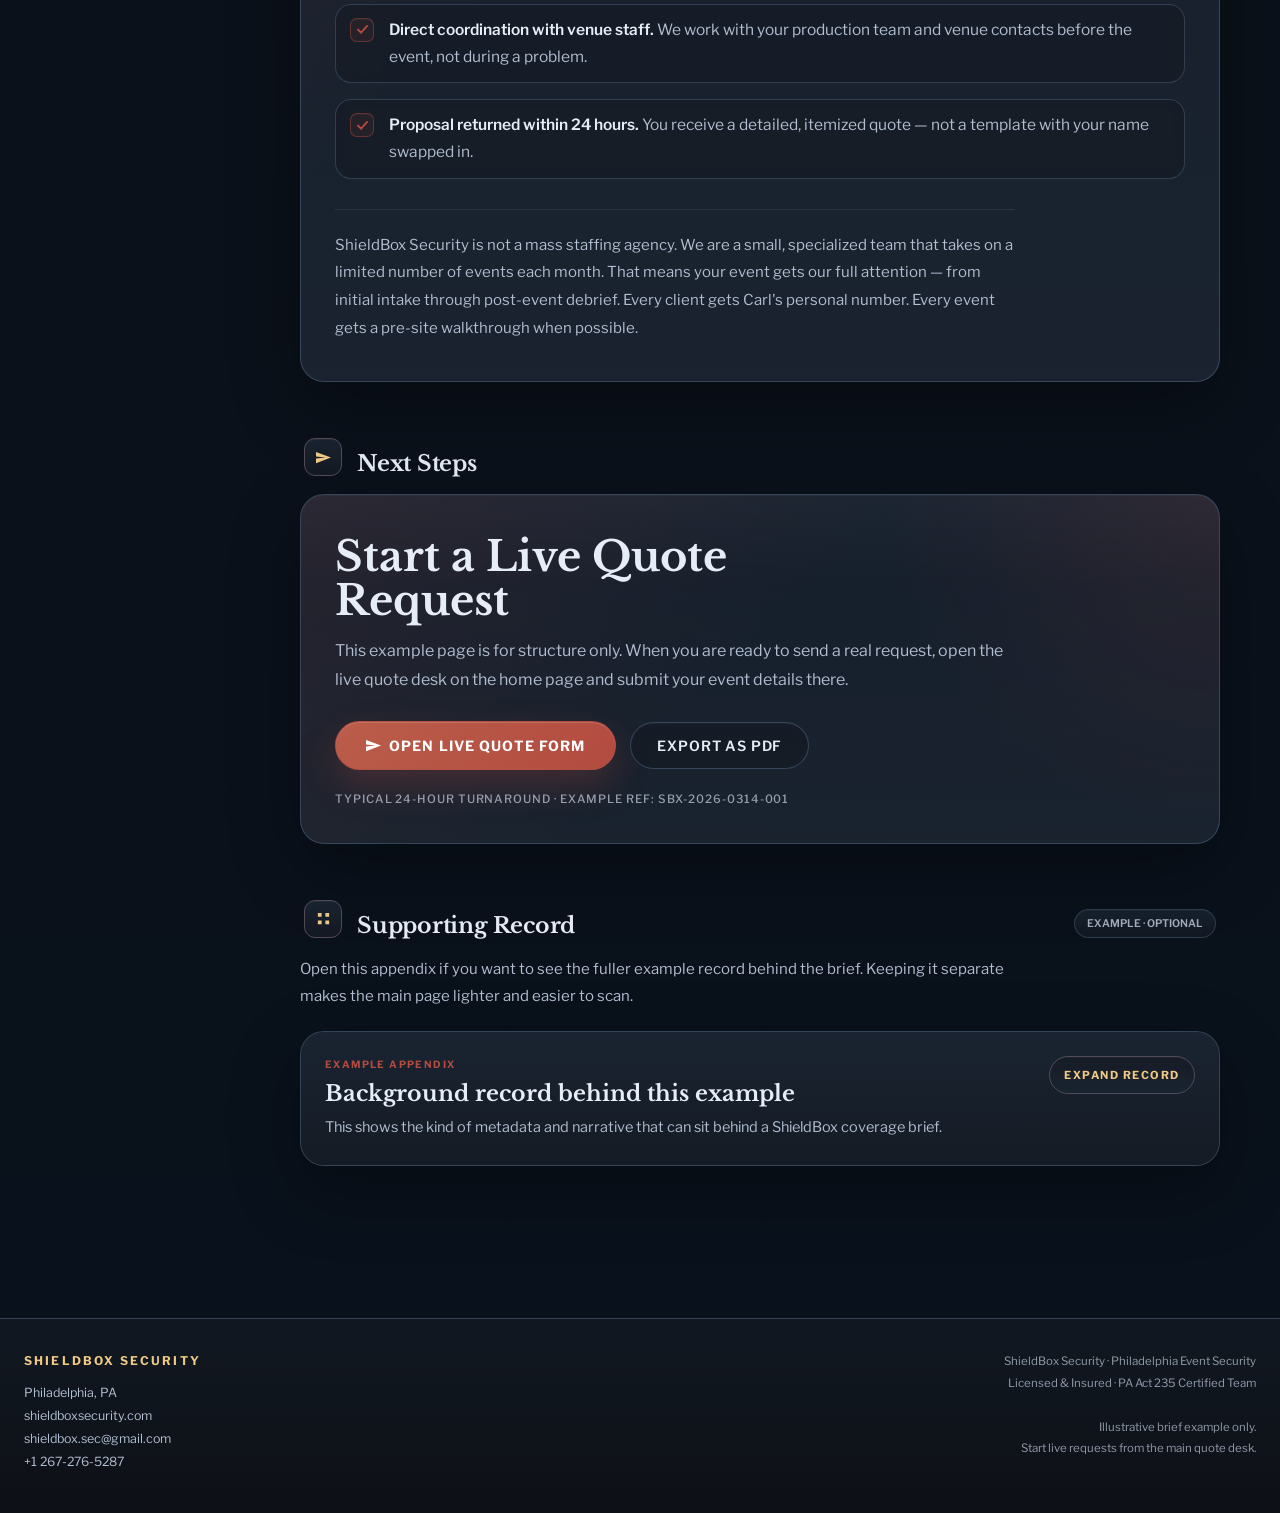
==== commit 13a06edd: "feat: add shieldbox quote playbooks" ====
--- a/event-quote-request.html
+++ b/event-quote-request.html
@@ -3075,6 +3075,257 @@
       });
     }
 
+    var previewParams = new URLSearchParams(window.location.search);
+    var livePreviewMode = previewParams.get('preview') === 'live';
+    var livePreviewData = null;
+
+    if (livePreviewMode) {
+      try {
+        var previewRaw = sessionStorage.getItem('sb-live-brief-preview');
+        var previewPayload = previewRaw ? JSON.parse(previewRaw) : null;
+        if (previewPayload && previewPayload.v === 1 && previewPayload.brief) {
+          livePreviewData = previewPayload.brief;
+        }
+      } catch (error) {
+        livePreviewData = null;
+      }
+    }
+
+    function escapeHtml(value) {
+      return String(value == null ? '' : value)
+        .replace(/&/g, '&amp;')
+        .replace(/</g, '&lt;')
+        .replace(/>/g, '&gt;')
+        .replace(/"/g, '&quot;')
+        .replace(/'/g, '&#39;');
+    }
+
+    function safeText(value, fallback) {
+      var text = String(value == null ? '' : value).trim();
+      return text || fallback;
+    }
+
+    function safeHref(kind, value) {
+      var text = String(value == null ? '' : value).trim();
+      if (!text) return '';
+      if (kind === 'mailto' && /^[^\s@]+@[^\s@]+\.[^\s@]+$/.test(text)) return 'mailto:' + text;
+      if (kind === 'tel' && /^[\d\s\-\+\(\)]+$/.test(text)) return 'tel:' + text.replace(/[^\d+]/g, '');
+      if (kind === 'url' && /^https?:\/\//.test(text)) return text;
+      return '';
+    }
+
+    function toneClass(tone) {
+      if (tone === 'high') return 'is-high';
+      if (tone === 'low') return 'is-low';
+      return 'is-medium';
+    }
+
+    function renderLinkedValue(kind, value, fallback) {
+      var safeValue = safeText(value, fallback);
+      var href = safeHref(kind, value);
+      if (!href) return escapeHtml(safeValue);
+      return '<a href="' + escapeHtml(href) + '">' + escapeHtml(safeValue) + '</a>';
+    }
+
+    function renderPill(text, klass) {
+      return '<span class="pill ' + klass + '">' + escapeHtml(text) + '</span>';
+    }
+
+    function renderBriefPreview(data) {
+      data = data && typeof data === 'object' ? data : {};
+      data.playbook = data.playbook && typeof data.playbook === 'object' ? data.playbook : {};
+      data.ops = data.ops && typeof data.ops === 'object' ? data.ops : {};
+      data.supporting = data.supporting && typeof data.supporting === 'object' ? data.supporting : {};
+      data.event = data.event && typeof data.event === 'object' ? data.event : {};
+      data.schedule = data.schedule && typeof data.schedule === 'object' ? data.schedule : {};
+      data.schedule.rows = Array.isArray(data.schedule.rows) ? data.schedule.rows : [];
+      data.scope = data.scope && typeof data.scope === 'object' ? data.scope : {};
+      data.scope.selected = Array.isArray(data.scope.selected) ? data.scope.selected : [];
+      data.scope.unselected = Array.isArray(data.scope.unselected) ? data.scope.unselected : [];
+      data.risk = data.risk && typeof data.risk === 'object' ? data.risk : {};
+      data.risk.items = Array.isArray(data.risk.items) ? data.risk.items : [];
+      data.staffing = data.staffing && typeof data.staffing === 'object' ? data.staffing : {};
+      data.staffing.rows = Array.isArray(data.staffing.rows) ? data.staffing.rows : [];
+      data.billing = data.billing && typeof data.billing === 'object' ? data.billing : {};
+      data.billing.options = Array.isArray(data.billing.options) ? data.billing.options : [];
+
+      var pageOverline = document.querySelector('.page-overline');
+      var pageTitle = document.querySelector('.page-title');
+      var pageSub = document.querySelector('.page-sub');
+      var pageChips = document.querySelector('.page-chips');
+      var quickRef = document.querySelector('.sb-info-val');
+      var briefGrid = document.querySelector('#overview .brief-grid');
+      var overviewGrid = document.querySelector('#section-a .form-grid');
+      var scheduleIntro = document.querySelector('#section-b .section-intro');
+      var scheduleNote = document.querySelector('#section-b .section-note');
+      var scheduleBody = document.querySelector('#section-b tbody');
+      var scopeIntro = document.querySelector('#section-c .section-intro');
+      var scopeGrid = document.querySelector('#section-c .check-grid');
+      var riskIntro = document.querySelector('#section-d .section-intro');
+      var riskGrid = document.querySelector('#section-d .risk-grid');
+      var recommendTitle = document.querySelector('#section-d .recommend-title');
+      var recommendList = document.querySelector('#section-d .recommend-list');
+      var recommendNote = document.querySelector('#section-d .recommend-note');
+      var billingBody = document.querySelector('#section-e tbody');
+      var billingNote = document.querySelector('#section-e .billing-note');
+      var nextTitle = document.querySelector('#next .next-title');
+      var nextCopy = document.querySelector('#next .next-copy');
+      var nextTurnaround = document.querySelector('#next .next-turnaround');
+      var noteText = document.querySelector('.note-text');
+      var propertyGrid = document.querySelector('#record .property-grid');
+      var notesCopy = document.querySelector('#record .notes-copy');
+      var footerNote = document.querySelector('.footer-note');
+      var cta = document.getElementById('cta-btn');
+
+      if (pageOverline) pageOverline.textContent = 'ShieldBox Security · ' + safeText(data.playbook.label, 'Live Preview');
+      if (pageTitle) pageTitle.textContent = 'Live Ops Brief Preview';
+      if (pageSub) pageSub.textContent = 'This brief is generated from the current quote intake. Edit the live quote page, then reopen preview to refresh the record.';
+      if (pageChips) {
+        pageChips.innerHTML =
+          '<div class="chip">' + escapeHtml(safeText(data.playbook.label, 'Custom Intake')) + '</div>' +
+          '<div class="chip">Live Preview</div>' +
+          '<div class="chip">' + escapeHtml(safeText(data.ops.turnaround, 'Within 24 hours')) + '</div>' +
+          '<div class="chip">Ref: ' + escapeHtml(safeText(data.reference, 'Pending')) + '</div>';
+      }
+      if (quickRef) {
+        quickRef.innerHTML =
+          'Created: ' + escapeHtml(safeText(data.supporting.created, 'Today')) + '<br>' +
+          'Ref: ' + escapeHtml(safeText(data.reference, 'Pending')) + '<br>' +
+          'Turnaround: ' + escapeHtml(safeText(data.ops.turnaround, 'Within 24 hours')) + '<br>' +
+          'Lane: ' + escapeHtml(safeText(data.risk.reviewLane, 'Ops review'));
+      }
+      if (briefGrid) {
+        briefGrid.innerHTML =
+          '<article class="brief-card">' +
+            '<div class="brief-kicker">Event</div>' +
+            '<h3 class="brief-title">' + escapeHtml(safeText(data.event.title, 'Event coverage')) + '</h3>' +
+            '<p class="brief-copy">' + escapeHtml(safeText(data.playbook.description, 'Preview generated from the current intake.')) + '</p>' +
+            '<ul class="brief-list">' +
+              '<li><span class="brief-label">Organization</span><span class="brief-value">' + escapeHtml(safeText(data.event.organization, 'Organizer to confirm')) + '</span></li>' +
+              '<li><span class="brief-label">Attendance</span><span class="brief-value">' + escapeHtml(safeText(data.event.attendance, 'Attendance to confirm')) + '</span></li>' +
+              '<li><span class="brief-label">Venue</span><span class="brief-value">' + escapeHtml(safeText(data.event.location, 'Venue details to confirm')) + '</span></li>' +
+            '</ul>' +
+          '</article>' +
+          '<article class="brief-card">' +
+            '<div class="brief-kicker">Lead Contact</div>' +
+            '<h3 class="brief-title">' + escapeHtml(safeText(data.event.contactName, 'Primary contact to confirm')) + '</h3>' +
+            '<p class="brief-copy">' + escapeHtml(safeText(data.schedule.note, 'Schedule details will be confirmed during ops review.')) + '</p>' +
+            '<ul class="brief-list">' +
+              '<li><span class="brief-label">Email</span><span class="brief-value">' + renderLinkedValue('mailto', data.event.contactEmail, 'Email to confirm') + '</span></li>' +
+              '<li><span class="brief-label">Phone</span><span class="brief-value">' + escapeHtml(safeText(data.event.contactPhone, 'Callback number to confirm')) + '</span></li>' +
+              '<li><span class="brief-label">Primary Window</span><span class="brief-value">' + escapeHtml(safeText(data.event.duration, 'Coverage hours to confirm')) + '</span></li>' +
+            '</ul>' +
+          '</article>' +
+          '<article class="brief-card">' +
+            '<div class="brief-kicker">Proposal Track</div>' +
+            '<h3 class="brief-title">' + escapeHtml(safeText(data.billing.selected && data.billing.selected.label, 'Billing preference to confirm')) + '</h3>' +
+            '<p class="brief-copy">' + escapeHtml(safeText(data.billing.estimateNote, 'Planning estimate only. Final pricing confirmed after review.')) + '</p>' +
+            '<ul class="brief-list">' +
+              '<li><span class="brief-label">Review Lane</span><span class="brief-value">' + escapeHtml(safeText(data.risk.reviewLane, 'Ops review')) + '</span></li>' +
+              '<li><span class="brief-label">Estimated Range</span><span class="brief-value">' + escapeHtml(safeText(data.billing.estimateRange, 'Planning range pending')) + '</span></li>' +
+              '<li><span class="brief-label">Reference</span><span class="brief-value">' + escapeHtml(safeText(data.reference, 'Pending')) + '</span></li>' +
+            '</ul>' +
+            '<div class="brief-flags">' +
+              renderPill(safeText(data.event.alcoholLabel, 'Alcohol to confirm'), 'pill-ok') +
+              renderPill(safeText(data.event.vipLabel, 'VIP status to confirm'), 'pill-ok') +
+              renderPill(safeText(data.risk.items[data.risk.items.length - 1] && data.risk.items[data.risk.items.length - 1].level, 'Risk to confirm'), 'pill-accent') +
+            '</div>' +
+          '</article>';
+      }
+      if (overviewGrid) {
+        overviewGrid.innerHTML =
+          '<div class="form-field"><label>Organization Name</label><div class="field-val">' + escapeHtml(safeText(data.event.organization, 'Organizer to confirm')) + '</div></div>' +
+          '<div class="form-field"><label>Point of Contact</label><div class="field-val">' + escapeHtml(safeText(data.event.contactName, 'Primary contact to confirm')) + '</div></div>' +
+          '<div class="form-field"><label>Email</label><div class="field-val">' + renderLinkedValue('mailto', data.event.contactEmail, 'Email to confirm') + '</div></div>' +
+          '<div class="form-field"><label>Phone</label><div class="field-val">' + escapeHtml(safeText(data.event.contactPhone, 'Callback number to confirm')) + '</div></div>' +
+          '<div class="form-field span2"><label>Event Name</label><div class="field-val field-val--display">' + escapeHtml(safeText(data.event.title, 'Event coverage')) + '</div></div>' +
+          '<div class="form-field"><label>Event Type</label><div class="field-val">' + escapeHtml(safeText(data.event.eventType, 'Event type to confirm')) + '</div></div>' +
+          '<div class="form-field"><label>Expected Attendance</label><div class="field-val">' + escapeHtml(safeText(data.event.attendance, 'Attendance to confirm')) + '</div></div>' +
+          '<div class="form-field span2"><label>Venue Address</label><div class="field-val">' + escapeHtml(safeText(data.event.location, 'Venue details to confirm')) + '</div></div>' +
+          '<div class="form-field"><label>Venue Type</label><div class="field-val">' + escapeHtml(safeText(data.event.venueType, 'Venue type to confirm')) + '</div></div>' +
+          '<div class="form-field"><label>Event Date</label><div class="field-val">' + escapeHtml(safeText(data.event.date, 'Date to confirm')) + '</div></div>' +
+          '<div class="form-field last-row"><label>Alcohol Served</label><div class="field-val">' + renderPill(safeText(data.event.alcoholLabel, 'Alcohol to confirm'), data.event.alcoholLabel && data.event.alcoholLabel.toLowerCase().indexOf('not') !== -1 ? 'pill-warn' : 'pill-ok') + '</div></div>' +
+          '<div class="form-field last-row"><label>VIP or Talent Present</label><div class="field-val">' + renderPill(safeText(data.event.vipLabel, 'VIP status to confirm'), data.event.vipLabel && data.event.vipLabel.toLowerCase().indexOf('no ') !== -1 ? 'pill-warn' : 'pill-ok') + '</div></div>';
+      }
+      if (scheduleIntro) scheduleIntro.textContent = data.schedule.note;
+      if (scheduleNote) scheduleNote.textContent = safeText(data.event.date, 'Date to confirm');
+      if (scheduleBody) {
+        scheduleBody.innerHTML = data.schedule.rows.map(function(row) {
+          return '<tr>' +
+            '<td><span class="t-phase">' + escapeHtml(safeText(row.phase, 'Coverage')) + '</span></td>' +
+            '<td><span class="t-tag">' + escapeHtml(safeText(row.date, 'Date to confirm')) + '</span></td>' +
+            '<td><span class="t-tag">' + escapeHtml(safeText(row.window, 'Window to confirm')) + '</span></td>' +
+            '<td><span class="t-dur">' + escapeHtml(safeText(row.duration, 'Included')) + '</span></td>' +
+            '<td class="t-note">' + escapeHtml(safeText(row.notes, 'Ops to confirm notes.')) + '</td>' +
+          '</tr>';
+        }).join('');
+      }
+      if (scopeIntro) scopeIntro.textContent = 'Scope below reflects the current intake and any selected playbook defaults.';
+      if (scopeGrid) {
+        scopeGrid.innerHTML = data.scope.selected.concat(data.scope.unselected).map(function(item, index) {
+          var checked = index < data.scope.selected.length;
+          return '<div class="check-item' + (checked ? ' checked' : '') + '" tabindex="-1" role="checkbox" aria-checked="' + (checked ? 'true' : 'false') + '">' +
+            '<div class="chk-box"><svg viewBox="0 0 12 10"><polyline points="1,5 4.5,8.5 11,1"/></svg></div>' +
+            '<div><div class="check-label">' + escapeHtml(safeText(item.name, 'Coverage item')) + '</div><div class="check-copy">' + escapeHtml(safeText(item.description, 'Scope detail to confirm.')) + '</div></div>' +
+          '</div>';
+        }).join('');
+      }
+      if (riskIntro) riskIntro.textContent = 'Risk profile below is generated from the current live quote inputs.';
+      if (riskGrid) {
+        riskGrid.innerHTML = data.risk.items.map(function(item) {
+          return '<div class="risk-item" role="listitem">' +
+            '<span class="risk-name">' + escapeHtml(safeText(item.name, 'Risk factor')) + '</span>' +
+            '<span class="risk-level ' + toneClass(item.tone) + '">' + escapeHtml(safeText(item.level, 'Medium')) + '</span>' +
+          '</div>';
+        }).join('');
+      }
+      if (recommendTitle) recommendTitle.textContent = safeText(data.staffing.title, 'Recommended coverage');
+      if (recommendList) {
+        recommendList.innerHTML = data.staffing.rows.map(function(row) {
+          return '<div class="recommend-row"><span>' + escapeHtml(safeText(row.label, 'Role')) + '</span><span>' + escapeHtml(safeText(row.count, 'Pending')) + '</span></div>';
+        }).join('');
+      }
+      if (recommendNote) recommendNote.textContent = safeText(data.staffing.note, 'Ops will confirm staffing during review.');
+      if (billingBody) {
+        billingBody.innerHTML = data.billing.options.map(function(option) {
+          return '<tr class="billing-row' + (option.selected ? ' is-selected' : '') + '">' +
+            '<td><div class="billing-model">' + escapeHtml(safeText(option.label, 'Billing model')) + '</div><div class="billing-desc">' + escapeHtml(safeText(option.description, 'Billing detail to confirm')) + '</div></td>' +
+            '<td><div class="billing-price">' + escapeHtml(safeText(option.price, 'TBD')) + '</div></td>' +
+            '<td><div class="billing-unit">' + escapeHtml(safeText(option.unit, 'pricing unit')) + '</div></td>' +
+            '<td><div class="billing-choice"><input class="billing-input" type="radio" disabled' + (option.selected ? ' checked' : '') + ' /><span class="billing-choice-text">' + (option.selected ? 'Selected' : 'Available') + '</span></div></td>' +
+          '</tr>';
+        }).join('');
+      }
+      if (billingNote) billingNote.textContent = safeText(data.billing.estimateNote, 'Planning estimate only. Final pricing confirmed after review.') + ' Current range: ' + safeText(data.billing.estimateRange, 'Planning range pending') + '.';
+      if (nextTitle) nextTitle.textContent = 'Preview Next Step';
+      if (nextCopy) nextCopy.textContent = 'This live preview is generated from the current quote intake. Return to the quote page if you want to adjust scope, schedule, or billing before sending.';
+      if (nextTurnaround) nextTurnaround.textContent = 'Live preview · Ref: ' + safeText(data.reference, 'Pending');
+      if (cta) cta.textContent = 'Back to Live Quote';
+      if (noteText) noteText.textContent = 'This page is a live preview built from the current quote form. Update the live intake and reopen preview when you need a fresh brief.';
+      if (propertyGrid) {
+        propertyGrid.innerHTML =
+          '<div class="property"><div class="property-label">Created</div><div class="property-value">' + escapeHtml(safeText(data.supporting.created, 'Today')) + '</div></div>' +
+          '<div class="property"><div class="property-label">Ops Email</div><div class="property-value">' + renderLinkedValue('mailto', data.ops.email, 'Ops email') + '</div></div>' +
+          '<div class="property"><div class="property-label">Industry</div><div class="property-value">Security</div></div>' +
+          '<div class="property"><div class="property-label">Ops Phone</div><div class="property-value">' + renderLinkedValue('tel', data.ops.phone, 'Ops phone') + '</div></div>' +
+          '<div class="property"><div class="property-label">Primary Contact</div><div class="property-value">' + escapeHtml(safeText(data.event.contactName, 'Primary contact to confirm')) + '</div></div>' +
+          '<div class="property"><div class="property-label">Source</div><div class="property-value">' + escapeHtml(safeText(data.supporting.source, 'Website')) + '</div></div>' +
+          '<div class="property no-bottom"><div class="property-label">Status</div><div class="property-value">' + renderPill(safeText(data.supporting.status, 'Prospect'), 'pill-warn') + '</div></div>' +
+          '<div class="property no-bottom"><div class="property-label">Type</div><div class="property-value">' + renderPill(safeText(data.supporting.type, 'Live preview'), 'pill-accent') + '</div></div>' +
+          '<div class="property no-bottom"><div class="property-label">Website</div><div class="property-value">' + renderLinkedValue('url', data.supporting.website, 'shieldboxsecurity.com') + '</div></div>';
+      }
+      if (notesCopy) notesCopy.textContent = safeText(data.supporting.notes, 'Preview generated from the live quote form.');
+      if (footerNote) {
+        footerNote.innerHTML = 'ShieldBox Security · Philadelphia Event Security<br>Licensed &amp; Insured · PA Act 235 Certified Team<br><br>Live preview generated from the current quote intake.<br>Return to the live quote page to edit the request.';
+      }
+
+      document.title = 'Live Ops Brief Preview | ShieldBox Security';
+    }
+
+    if (livePreviewData) {
+      renderBriefPreview(livePreviewData);
+    }
+
     bindPressFeedback('.nav-links a, .nav-cta, .sb-link, .check-item, .billing-row, .cta, .cta-secondary, .supporting-details summary');
 
     /* — Sidebar scroll spy — */
@@ -3095,52 +3346,58 @@
     updateSpy();
 
     /* — Scope / checkbox toggles — */
-    document.querySelectorAll('.check-item').forEach(function(el) {
-      function toggle() {
-        el.classList.toggle('checked');
-        el.setAttribute('aria-checked', el.classList.contains('checked').toString());
-        flashFeedback(el, 'success');
-      }
-      el.addEventListener('click', toggle);
-      el.addEventListener('keydown', function(e) {
-        if (e.key === ' ' || e.key === 'Enter') { e.preventDefault(); toggle(); }
+    if (!livePreviewData) {
+      document.querySelectorAll('.check-item').forEach(function(el) {
+        function toggle() {
+          el.classList.toggle('checked');
+          el.setAttribute('aria-checked', el.classList.contains('checked').toString());
+          flashFeedback(el, 'success');
+        }
+        el.addEventListener('click', toggle);
+        el.addEventListener('keydown', function(e) {
+          if (e.key === ' ' || e.key === 'Enter') { e.preventDefault(); toggle(); }
+        });
       });
-    });
+    }
 
     /* — Billing row highlight on radio change — */
-    document.querySelectorAll('.billing-input').forEach(function(input) {
-      input.addEventListener('change', function() {
-        document.querySelectorAll('.billing-row').forEach(function(r) {
-          r.classList.remove('is-selected');
+    if (!livePreviewData) {
+      document.querySelectorAll('.billing-input').forEach(function(input) {
+        input.addEventListener('change', function() {
+          document.querySelectorAll('.billing-row').forEach(function(r) {
+            r.classList.remove('is-selected');
+          });
+          input.closest('.billing-row').classList.add('is-selected');
+          input.closest('.billing-row').querySelector('.billing-choice-text').textContent = 'Selected';
+          document.querySelectorAll('.billing-choice-text').forEach(function(t) {
+            if (t !== input.closest('.billing-row').querySelector('.billing-choice-text')) {
+              t.textContent = 'Choose';
+            }
+          });
+          flashFeedback(input.closest('.billing-row'), 'success');
         });
-        input.closest('.billing-row').classList.add('is-selected');
-        input.closest('.billing-row').querySelector('.billing-choice-text').textContent = 'Selected';
-        document.querySelectorAll('.billing-choice-text').forEach(function(t) {
-          if (t !== input.closest('.billing-row').querySelector('.billing-choice-text')) {
-            t.textContent = 'Choose';
+      });
+    }
+
+    if (!livePreviewData) {
+      document.querySelectorAll('.billing-row').forEach(function(row) {
+        row.addEventListener('click', function(event) {
+          if (event.target.closest('.billing-input')) return;
+          var input = row.querySelector('.billing-input');
+          if (input && !input.checked) {
+            input.checked = true;
+            input.dispatchEvent(new Event('change', { bubbles: true }));
           }
         });
-        flashFeedback(input.closest('.billing-row'), 'success');
       });
-    });
-
-    document.querySelectorAll('.billing-row').forEach(function(row) {
-      row.addEventListener('click', function(event) {
-        if (event.target.closest('.billing-input')) return;
-        var input = row.querySelector('.billing-input');
-        if (input && !input.checked) {
-          input.checked = true;
-          input.dispatchEvent(new Event('change', { bubbles: true }));
-        }
-      });
-    });
+    }
 
     /* — CTA toast — */
     var toast   = document.getElementById('toast');
     var toastTitle = document.getElementById('toastTitle');
     var toastBody = document.getElementById('toastBody');
     var ctaBtn  = document.getElementById('cta-btn');
-    var liveQuoteUrl = 'index.html#quoteStart';
+    var liveQuoteUrl = livePreviewData ? 'quote.html' : 'index.html#quoteStart';
     var tTimer;
 
     function showToast(title, body, tone) {
@@ -3160,6 +3417,14 @@
     }
 
     ctaBtn.addEventListener('click', function() {
+      if (livePreviewData) {
+        flashFeedback(ctaBtn, 'success');
+        showToast('Opening live quote form', 'Go back to the live quote page to keep editing this request.', 'success');
+        setTimeout(function() {
+          window.location.href = liveQuoteUrl;
+        }, reduceMotionQuery.matches ? 0 : 140);
+        return;
+      }
       var selectedScope = document.querySelectorAll('.check-item.checked').length;
       var selectedBilling = document.querySelector('.billing-input:checked');
       if (!selectedScope || !selectedBilling) {
--- a/css/fonts.css
+++ b/css/fonts.css
@@ -4,7 +4,7 @@
   font-style: normal;
   font-weight: 400;
   font-display: swap;
-  src: url(fonts/kmKnZrc3Hgbbcjq75U4uslyuy4kn0qNZaxM.woff2) format('woff2');
+  src: url(../fonts/kmKnZrc3Hgbbcjq75U4uslyuy4kn0qNZaxM.woff2) format('woff2');
   unicode-range: U+0000-00FF, U+0131, U+0152-0153, U+02BB-02BC, U+02C6, U+02DA, U+02DC, U+0304, U+0308, U+0329, U+2000-206F, U+20AC, U+2122, U+2191, U+2193, U+2212, U+2215, U+FEFF, U+FFFD;
 }
 
@@ -14,7 +14,7 @@
   font-style: normal;
   font-weight: 700;
   font-display: swap;
-  src: url(fonts/kmKnZrc3Hgbbcjq75U4uslyuy4kn0qNZaxM.woff2) format('woff2');
+  src: url(../fonts/kmKnZrc3Hgbbcjq75U4uslyuy4kn0qNZaxM.woff2) format('woff2');
   unicode-range: U+0000-00FF, U+0131, U+0152-0153, U+02BB-02BC, U+02C6, U+02DA, U+02DC, U+0304, U+0308, U+0329, U+2000-206F, U+20AC, U+2122, U+2191, U+2193, U+2212, U+2215, U+FEFF, U+FFFD;
 }
 
@@ -24,7 +24,7 @@
   font-style: normal;
   font-weight: 300;
   font-display: swap;
-  src: url(fonts/jizDREVItHgc8qDIbSTKq4XkRiUf2zc.woff2) format('woff2');
+  src: url(../fonts/jizDREVItHgc8qDIbSTKq4XkRiUf2zc.woff2) format('woff2');
   unicode-range: U+0000-00FF, U+0131, U+0152-0153, U+02BB-02BC, U+02C6, U+02DA, U+02DC, U+0304, U+0308, U+0329, U+2000-206F, U+20AC, U+2122, U+2191, U+2193, U+2212, U+2215, U+FEFF, U+FFFD;
 }
 
@@ -34,7 +34,7 @@
   font-style: normal;
   font-weight: 400;
   font-display: swap;
-  src: url(fonts/jizDREVItHgc8qDIbSTKq4XkRiUf2zc.woff2) format('woff2');
+  src: url(../fonts/jizDREVItHgc8qDIbSTKq4XkRiUf2zc.woff2) format('woff2');
   unicode-range: U+0000-00FF, U+0131, U+0152-0153, U+02BB-02BC, U+02C6, U+02DA, U+02DC, U+0304, U+0308, U+0329, U+2000-206F, U+20AC, U+2122, U+2191, U+2193, U+2212, U+2215, U+FEFF, U+FFFD;
 }
 
@@ -44,7 +44,7 @@
   font-style: normal;
   font-weight: 500;
   font-display: swap;
-  src: url(fonts/jizDREVItHgc8qDIbSTKq4XkRiUf2zc.woff2) format('woff2');
+  src: url(../fonts/jizDREVItHgc8qDIbSTKq4XkRiUf2zc.woff2) format('woff2');
   unicode-range: U+0000-00FF, U+0131, U+0152-0153, U+02BB-02BC, U+02C6, U+02DA, U+02DC, U+0304, U+0308, U+0329, U+2000-206F, U+20AC, U+2122, U+2191, U+2193, U+2212, U+2215, U+FEFF, U+FFFD;
 }
 
@@ -54,7 +54,7 @@
   font-style: normal;
   font-weight: 600;
   font-display: swap;
-  src: url(fonts/jizDREVItHgc8qDIbSTKq4XkRiUf2zc.woff2) format('woff2');
+  src: url(../fonts/jizDREVItHgc8qDIbSTKq4XkRiUf2zc.woff2) format('woff2');
   unicode-range: U+0000-00FF, U+0131, U+0152-0153, U+02BB-02BC, U+02C6, U+02DA, U+02DC, U+0304, U+0308, U+0329, U+2000-206F, U+20AC, U+2122, U+2191, U+2193, U+2212, U+2215, U+FEFF, U+FFFD;
 }
 
@@ -64,7 +64,7 @@
   font-style: normal;
   font-weight: 700;
   font-display: swap;
-  src: url(fonts/jizDREVItHgc8qDIbSTKq4XkRiUf2zc.woff2) format('woff2');
+  src: url(../fonts/jizDREVItHgc8qDIbSTKq4XkRiUf2zc.woff2) format('woff2');
   unicode-range: U+0000-00FF, U+0131, U+0152-0153, U+02BB-02BC, U+02C6, U+02DA, U+02DC, U+0304, U+0308, U+0329, U+2000-206F, U+20AC, U+2122, U+2191, U+2193, U+2212, U+2215, U+FEFF, U+FFFD;
 }
 Downloaded 2 font files to fonts
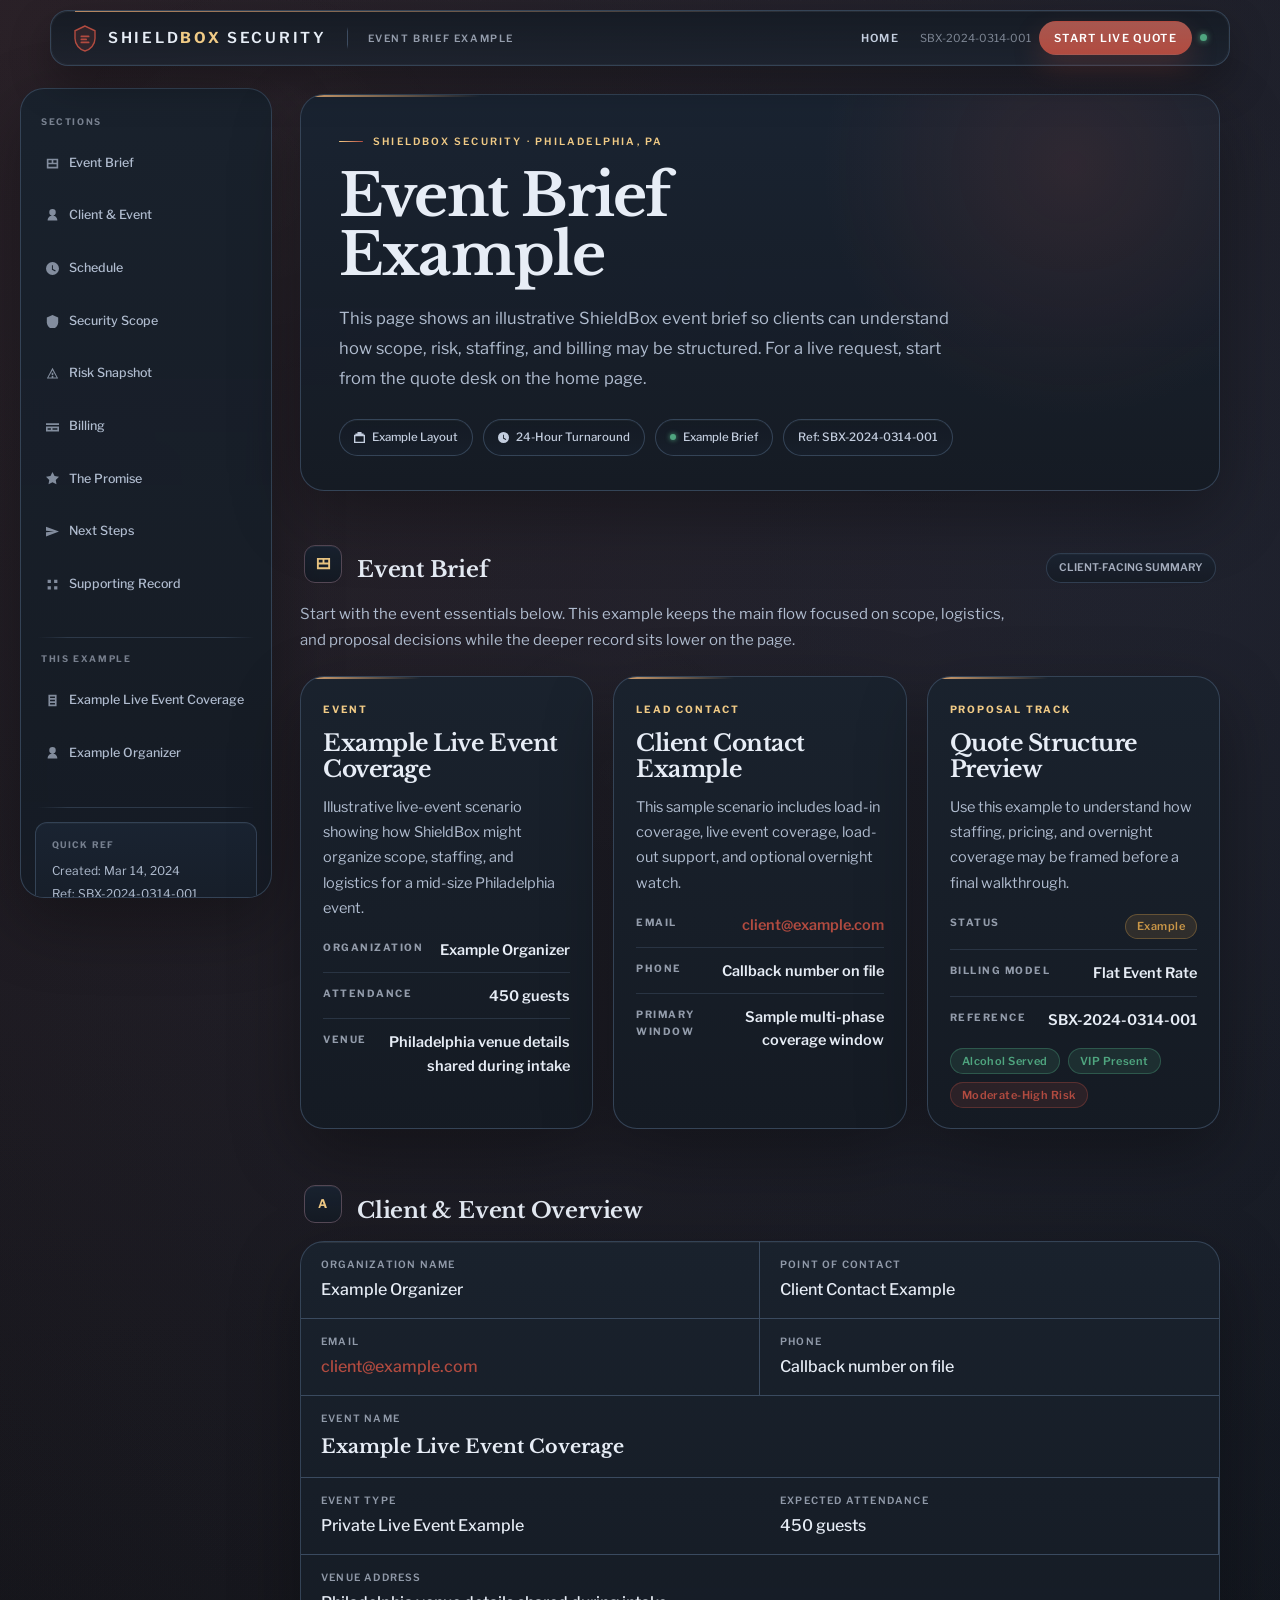
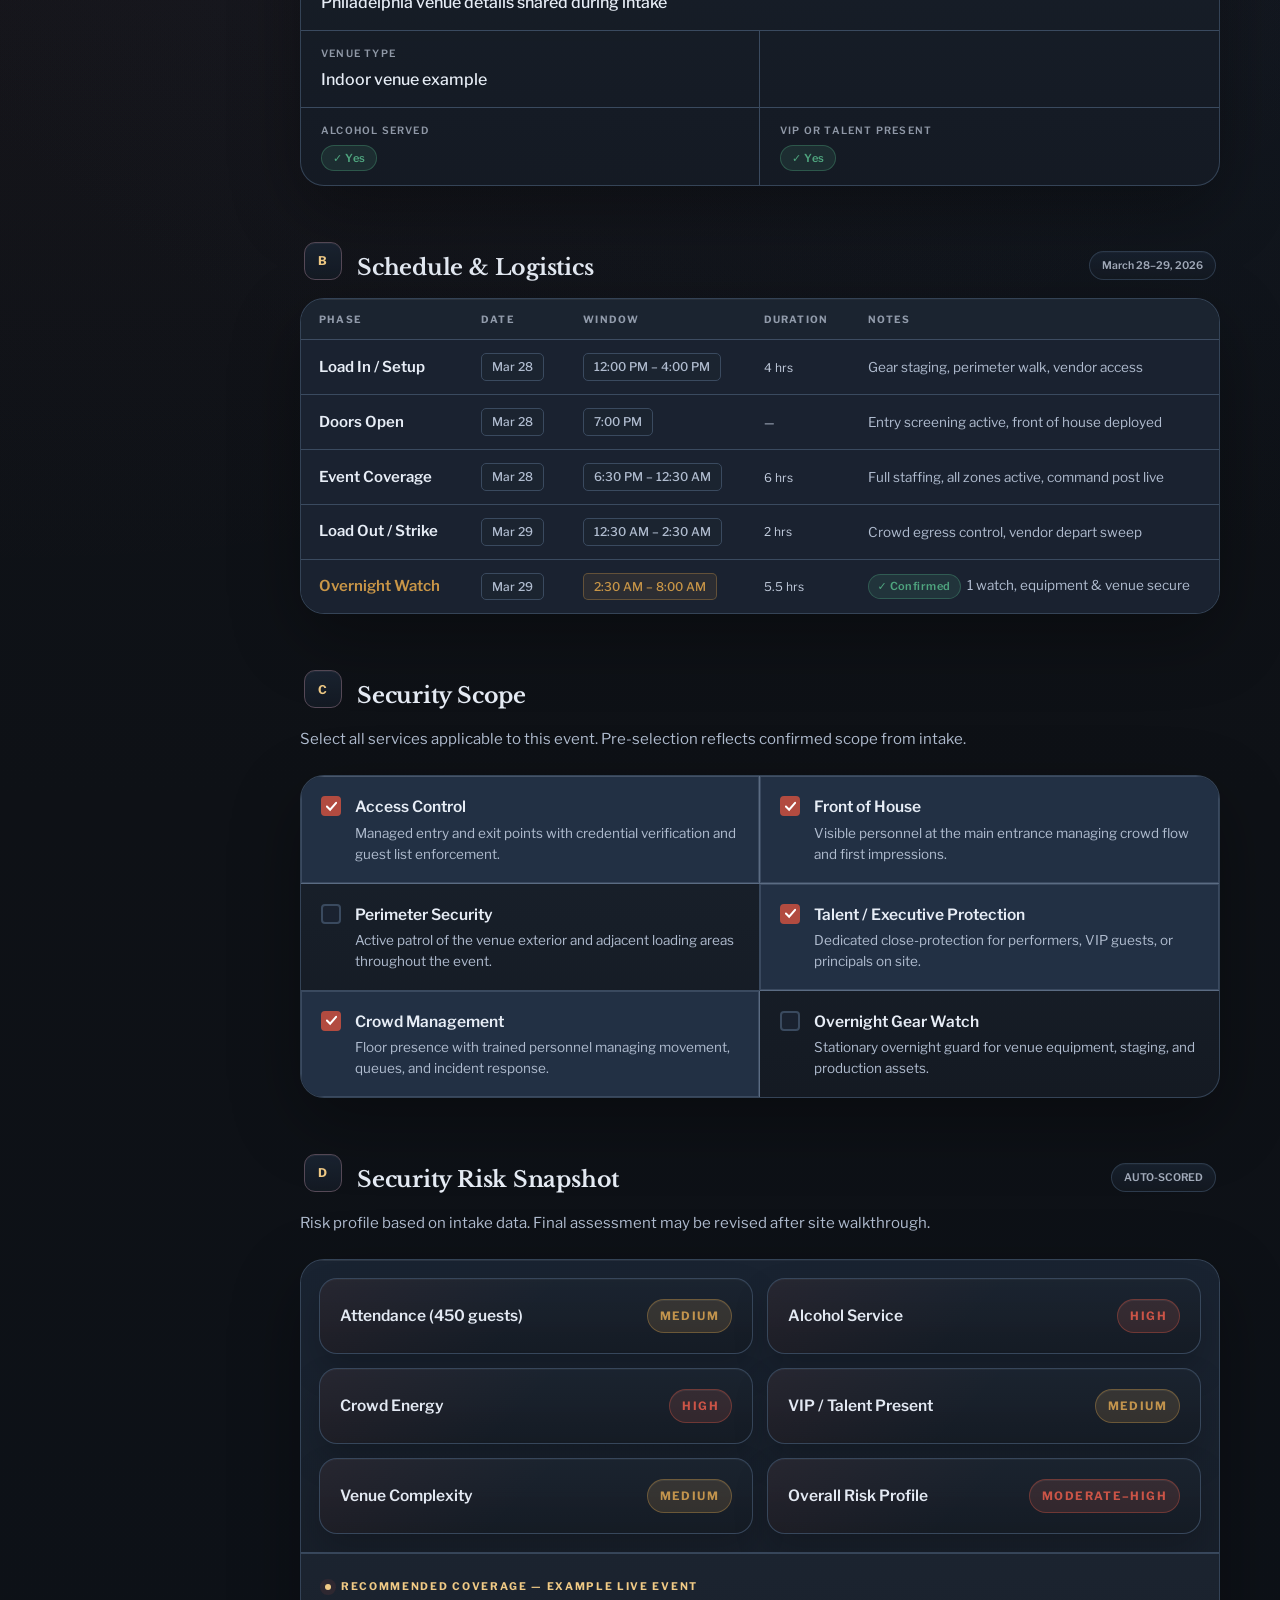
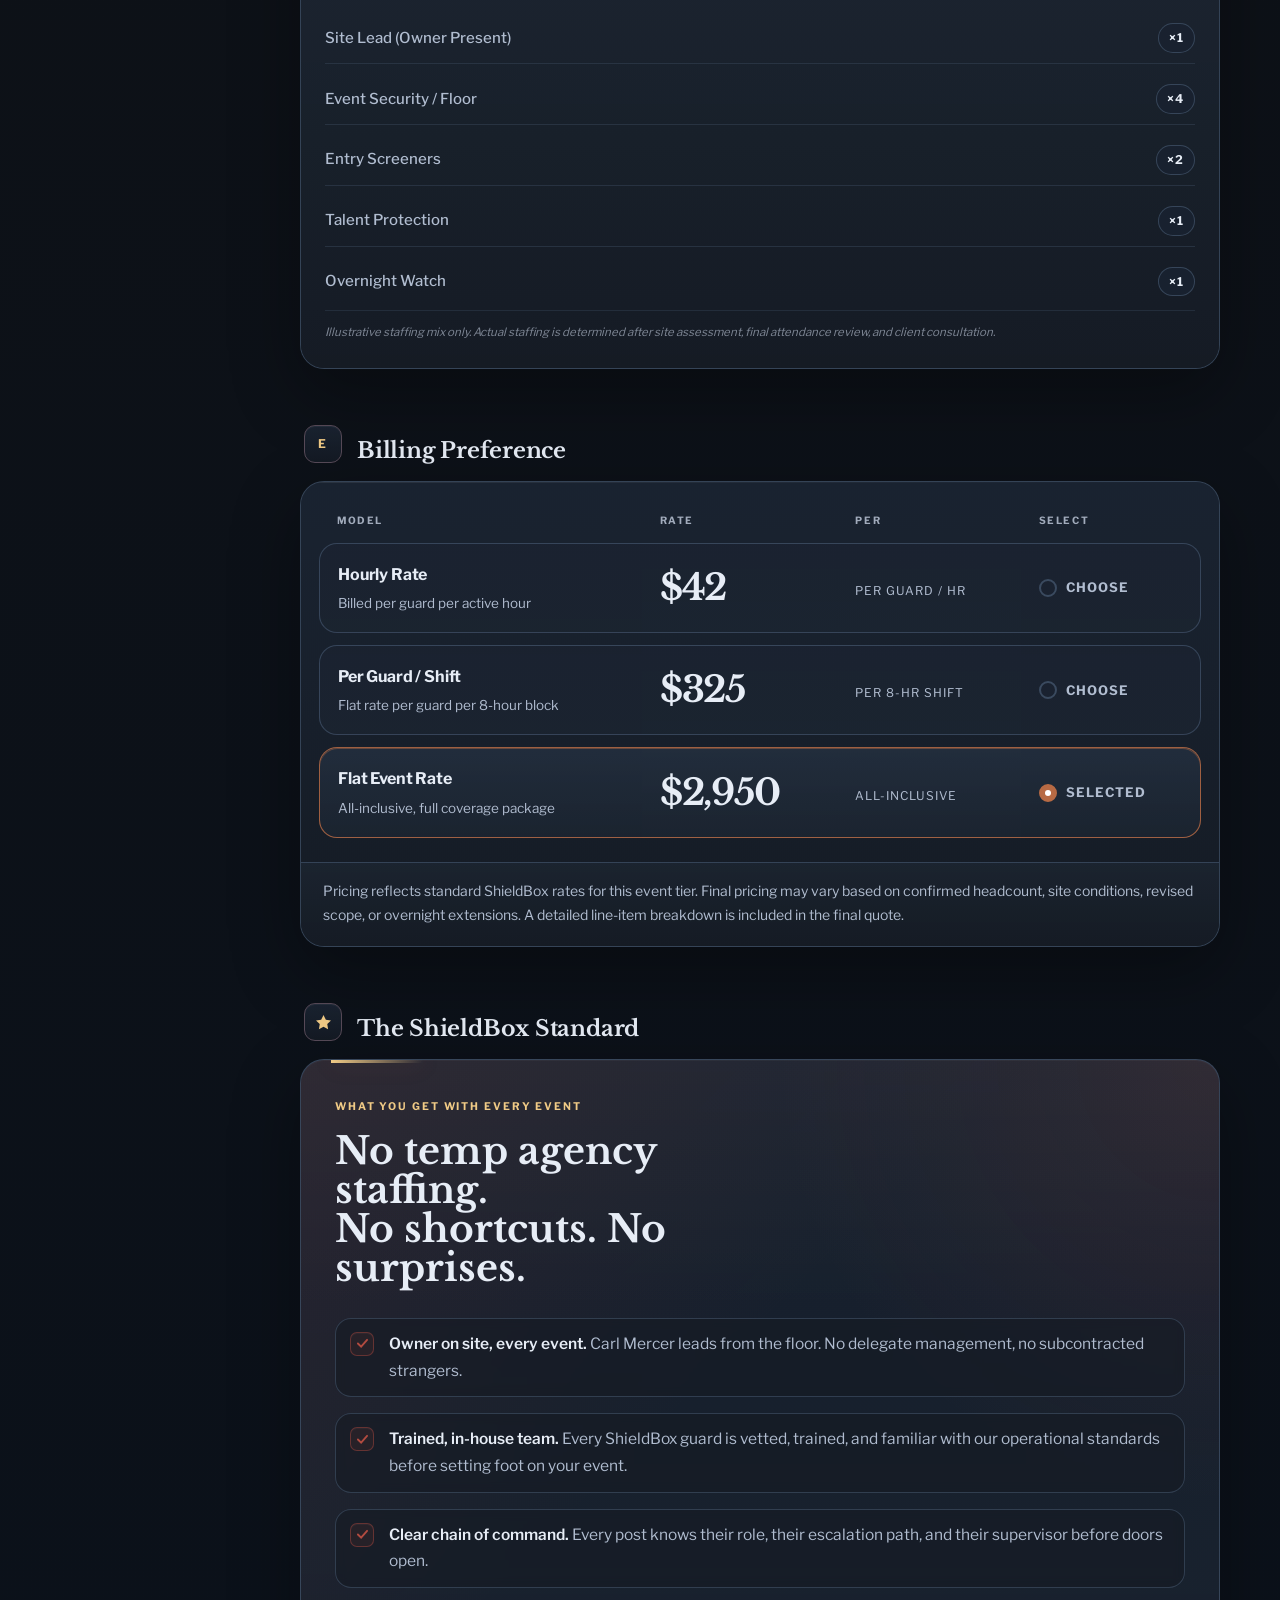
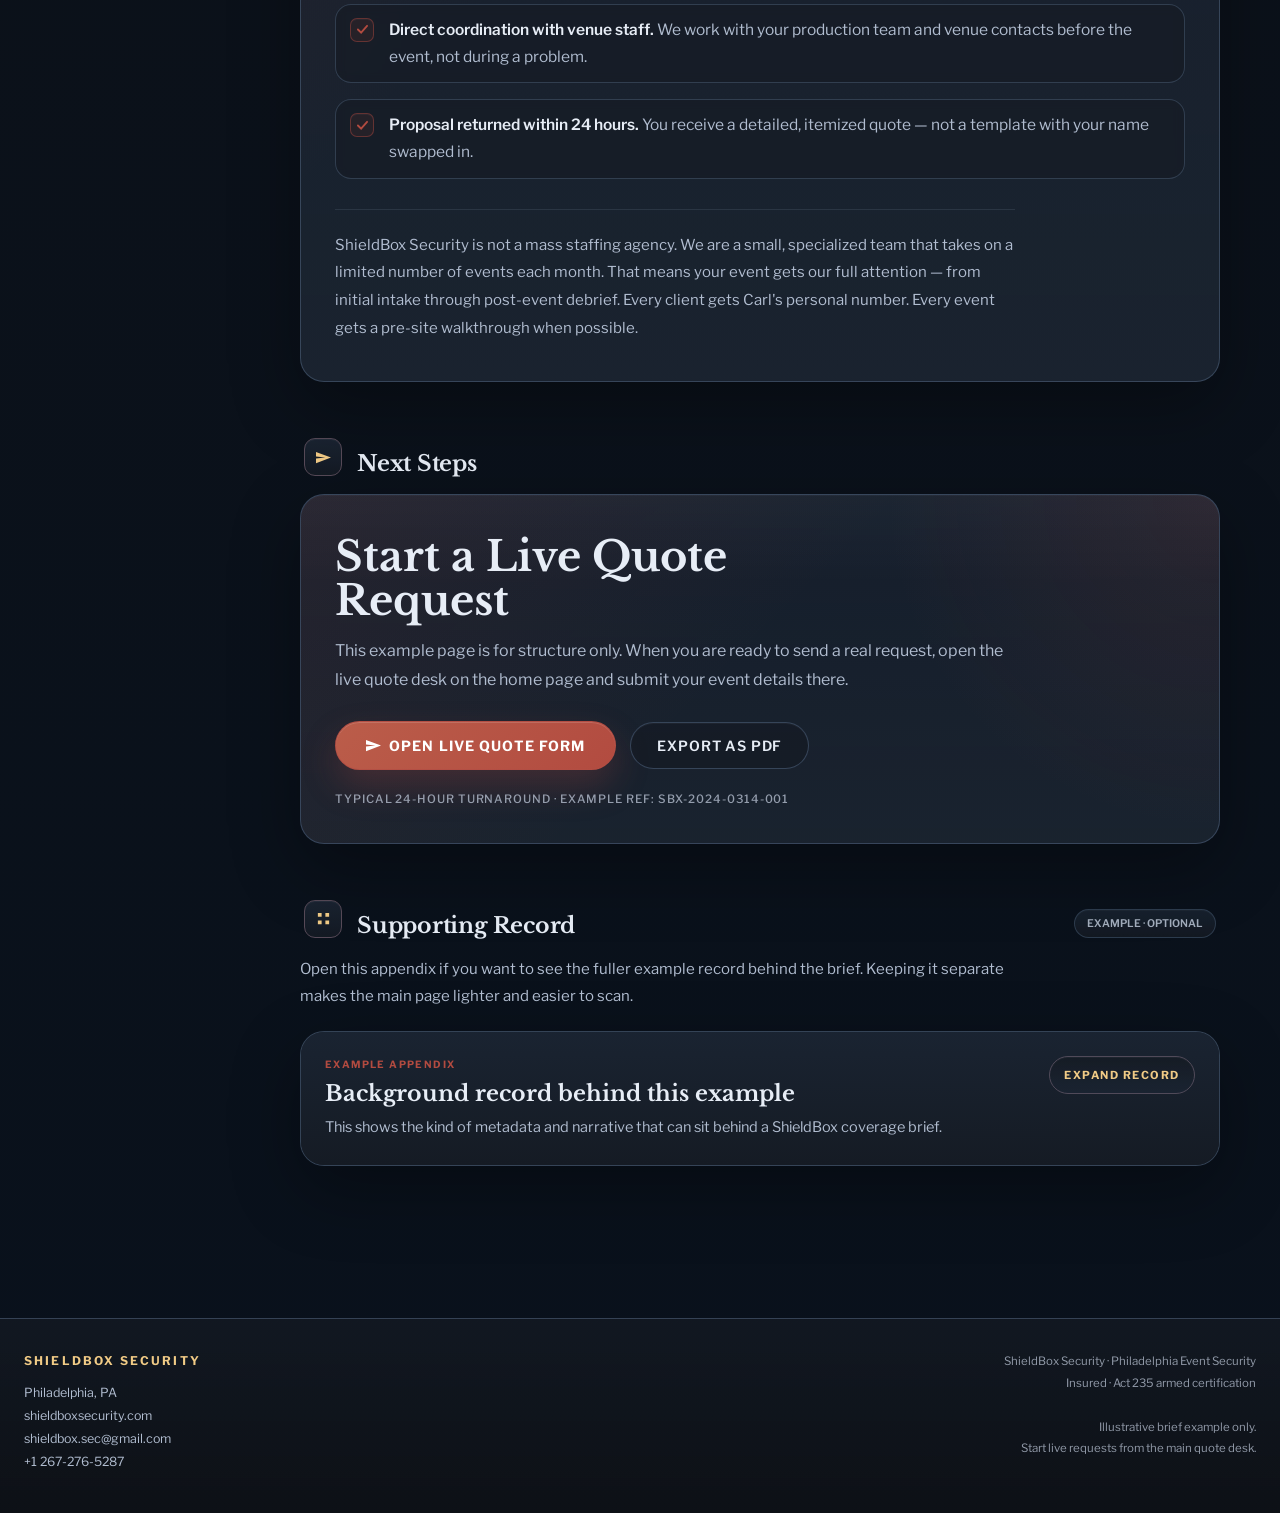
==== commit 5cda4ec7: "Update ShieldBox content accuracy" ====
--- a/event-quote-request.html
+++ b/event-quote-request.html
@@ -16,7 +16,7 @@
   <meta name="twitter:title" content="ShieldBox Security | Event Brief Example" />
   <meta name="twitter:description" content="Illustrative ShieldBox event brief showing how coverage, risk, and billing can be structured before a final proposal." />
   <meta name="twitter:image" content="https://shieldboxsecurity.com/assets/icons/favicon/android-chrome-512.png" />
-  <link rel="canonical" href="https://shieldboxsecurity.com/" />
+  <link rel="canonical" href="https://shieldboxsecurity.com/event-quote-request.html" />
   <link rel="icon" type="image/svg+xml" href="assets/icons/favicon/favicon.svg" />
   <link rel="icon" type="image/png" sizes="32x32" href="assets/icons/favicon/favicon-32.png" />
   <link rel="icon" type="image/png" sizes="16x16" href="assets/icons/favicon/favicon-16.png" />
@@ -2316,7 +2316,7 @@
 
     <div class="nav-links">
       <a href="index.html" class="nav-link-desktop">Home</a>
-      <span class="nav-ref nav-link-desktop">SBX-2026-0314-001</span>
+      <span class="nav-ref nav-link-desktop">SBX-2024-0314-001</span>
       <a href="index.html#quoteStart" class="nav-cta">Start Live Quote</a>
       <div class="nav-dot" title="Active intake"></div>
     </div>
@@ -2391,8 +2391,8 @@
         <div class="sb-info">
           <div class="sb-info-label">Quick Ref</div>
           <div class="sb-info-val">
-            Created: Mar 14, 2026<br>
-            Ref: SBX-2026-0314-001<br>
+            Created: Mar 14, 2024<br>
+            Ref: SBX-2024-0314-001<br>
             Turnaround: 24 hrs<br>
             Status: Prospect
           </div>
@@ -2422,7 +2422,7 @@
             <div class="chip-dot"></div>
             Example Brief
           </div>
-          <div class="chip">Ref: SBX-2026-0314-001</div>
+          <div class="chip">Ref: SBX-2024-0314-001</div>
         </div>
       </div>
 
@@ -2496,7 +2496,7 @@
               </li>
               <li>
                 <span class="brief-label">Reference</span>
-                <span class="brief-value">SBX-2026-0314-001</span>
+                <span class="brief-value">SBX-2024-0314-001</span>
               </li>
             </ul>
             <div class="brief-flags">
@@ -2912,7 +2912,7 @@
               Export as PDF
             </button>
           </div>
-          <div class="next-turnaround">Typical 24-hour turnaround · Example Ref: SBX-2026-0314-001</div>
+          <div class="next-turnaround">Typical 24-hour turnaround · Example Ref: SBX-2024-0314-001</div>
         </div>
       </section>
 
@@ -2953,7 +2953,7 @@
               <div class="property-grid">
                 <div class="property">
                   <div class="property-label">Created</div>
-                  <div class="property-value">March 14, 2026</div>
+                  <div class="property-value">March 14, 2024</div>
                 </div>
                 <div class="property">
                   <div class="property-label">Email</div>
@@ -3014,7 +3014,7 @@
       </div>
       <div class="footer-note">
         ShieldBox Security · Philadelphia Event Security<br>
-        Licensed &amp; Insured · PA Act 235 Certified Team<br><br>
+        Insured · Act 235 armed certification<br><br>
         Illustrative brief example only.<br>
         Start live requests from the main quote desk.
       </div>
@@ -3024,7 +3024,7 @@
   <!-- TOAST -->
   <div id="toast" role="status" aria-live="polite" hidden>
     <strong id="toastTitle">Request Sent</strong>
-    <span id="toastBody">Forwarded to shieldbox.sec@gmail.com. Expect your final quote within 24 hours.</span>
+    <span id="toastBody">Forwarded to shieldbox.sec@gmail.com. Expect follow-up within 24 hours.</span>
   </div>
 
   <!-- ============================================================
@@ -3316,7 +3316,7 @@
       }
       if (notesCopy) notesCopy.textContent = safeText(data.supporting.notes, 'Preview generated from the live quote form.');
       if (footerNote) {
-        footerNote.innerHTML = 'ShieldBox Security · Philadelphia Event Security<br>Licensed &amp; Insured · PA Act 235 Certified Team<br><br>Live preview generated from the current quote intake.<br>Return to the live quote page to edit the request.';
+        footerNote.innerHTML = 'ShieldBox Security · Philadelphia Event Security<br>Insured · Act 235 armed certification<br><br>Live preview generated from the current quote intake.<br>Return to the live quote page to edit the request.';
       }
 
       document.title = 'Live Ops Brief Preview | ShieldBox Security';
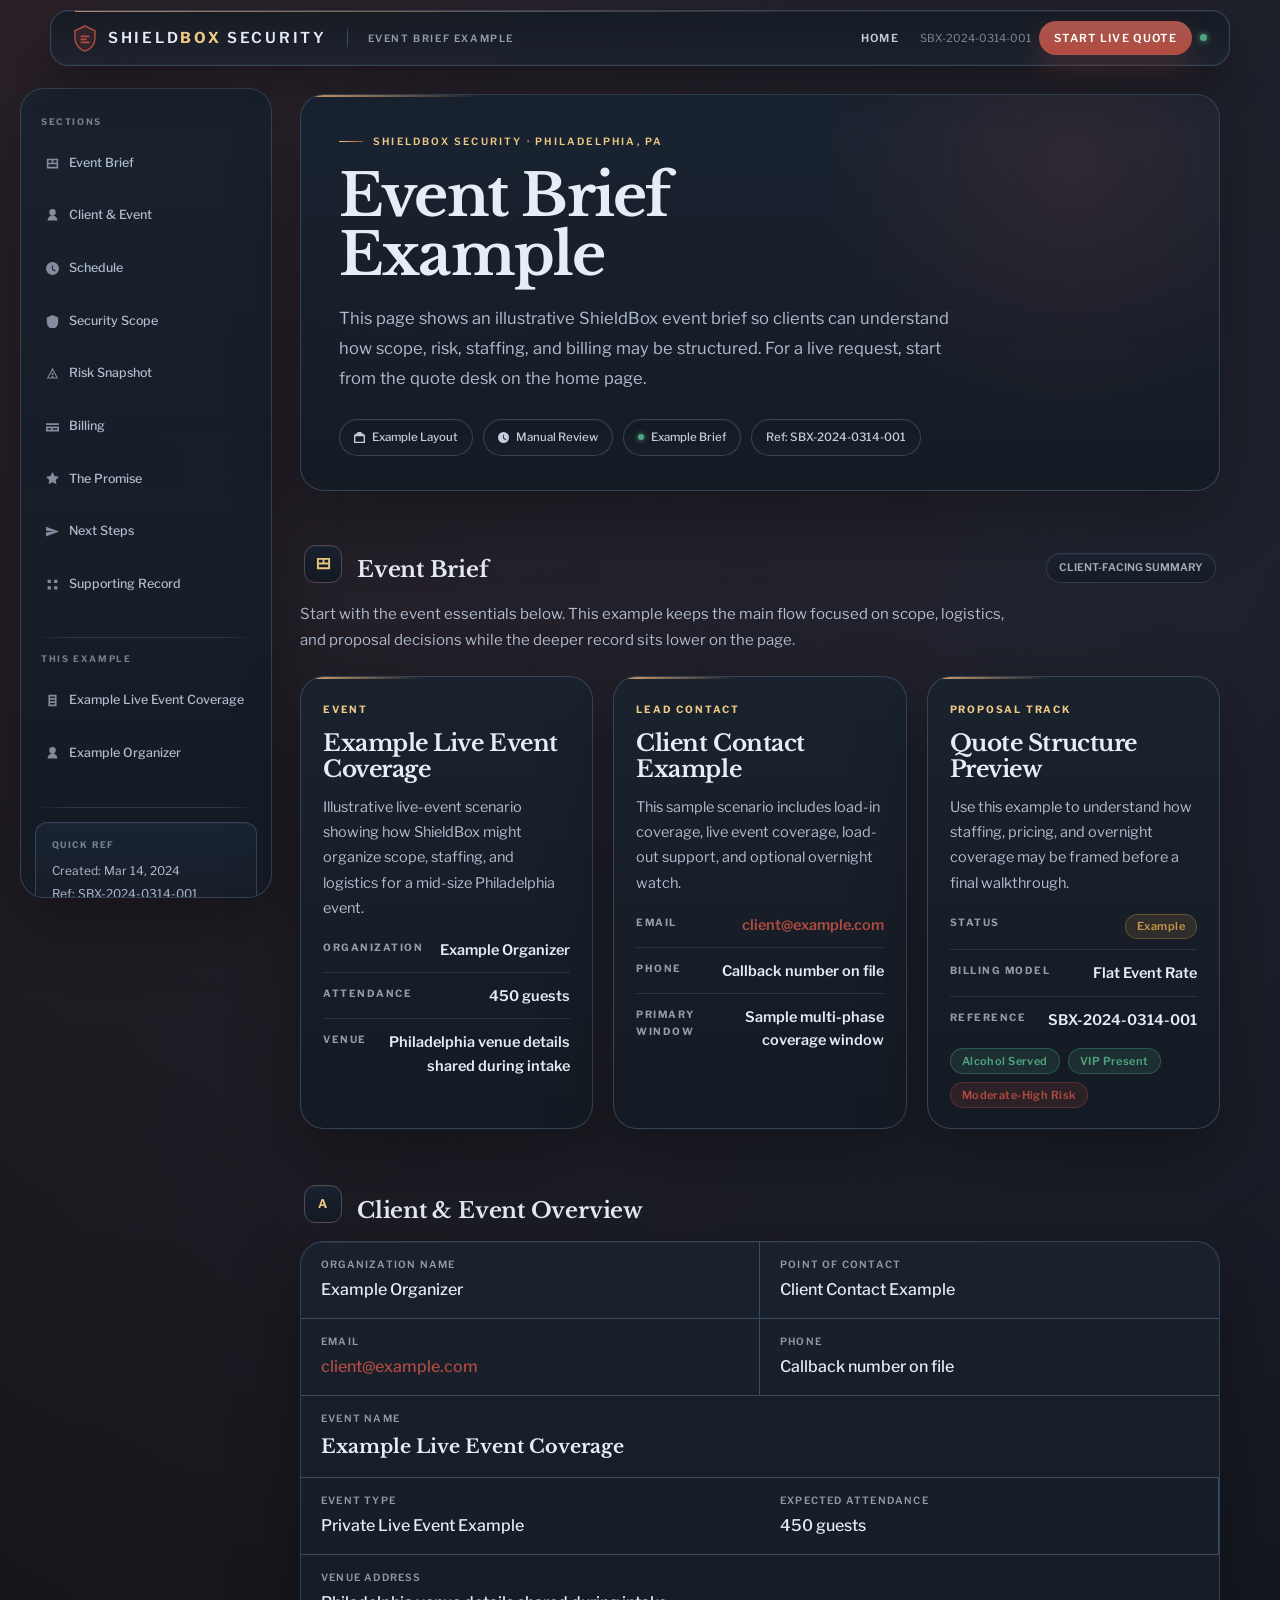
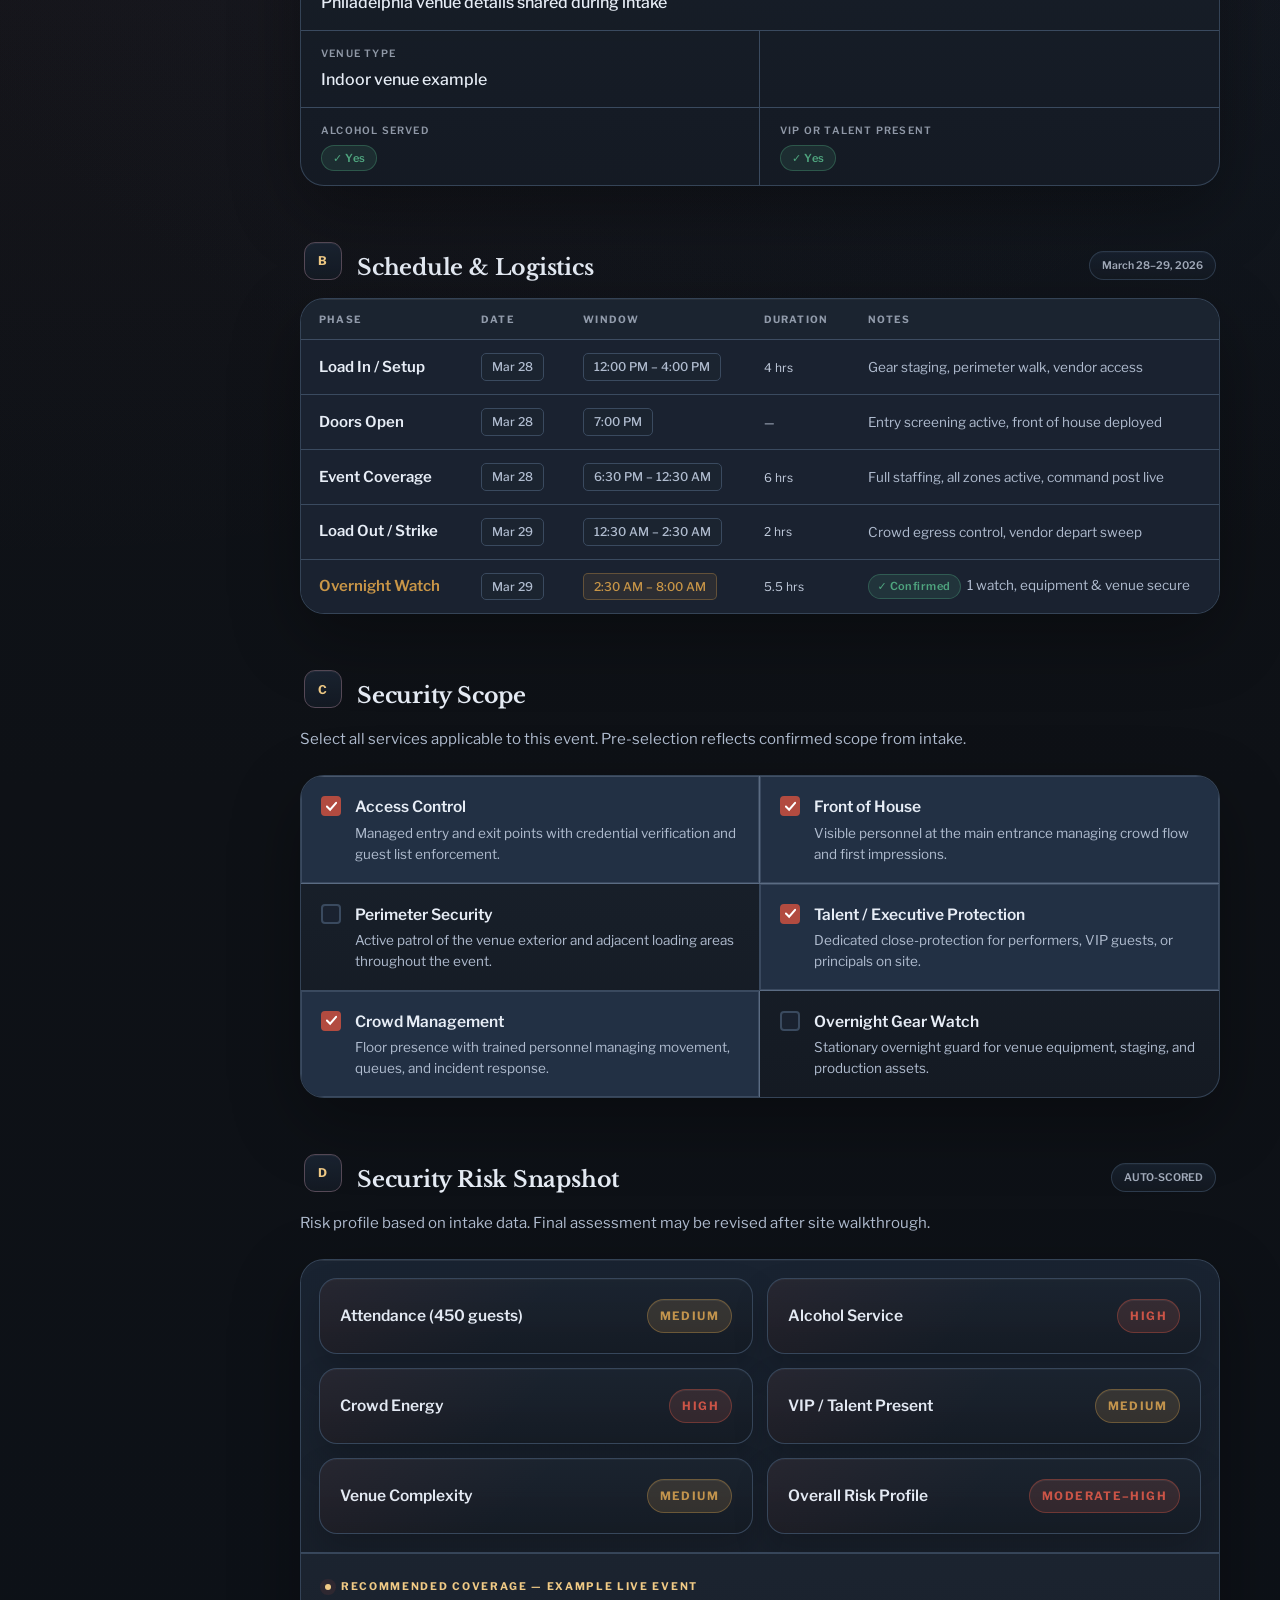
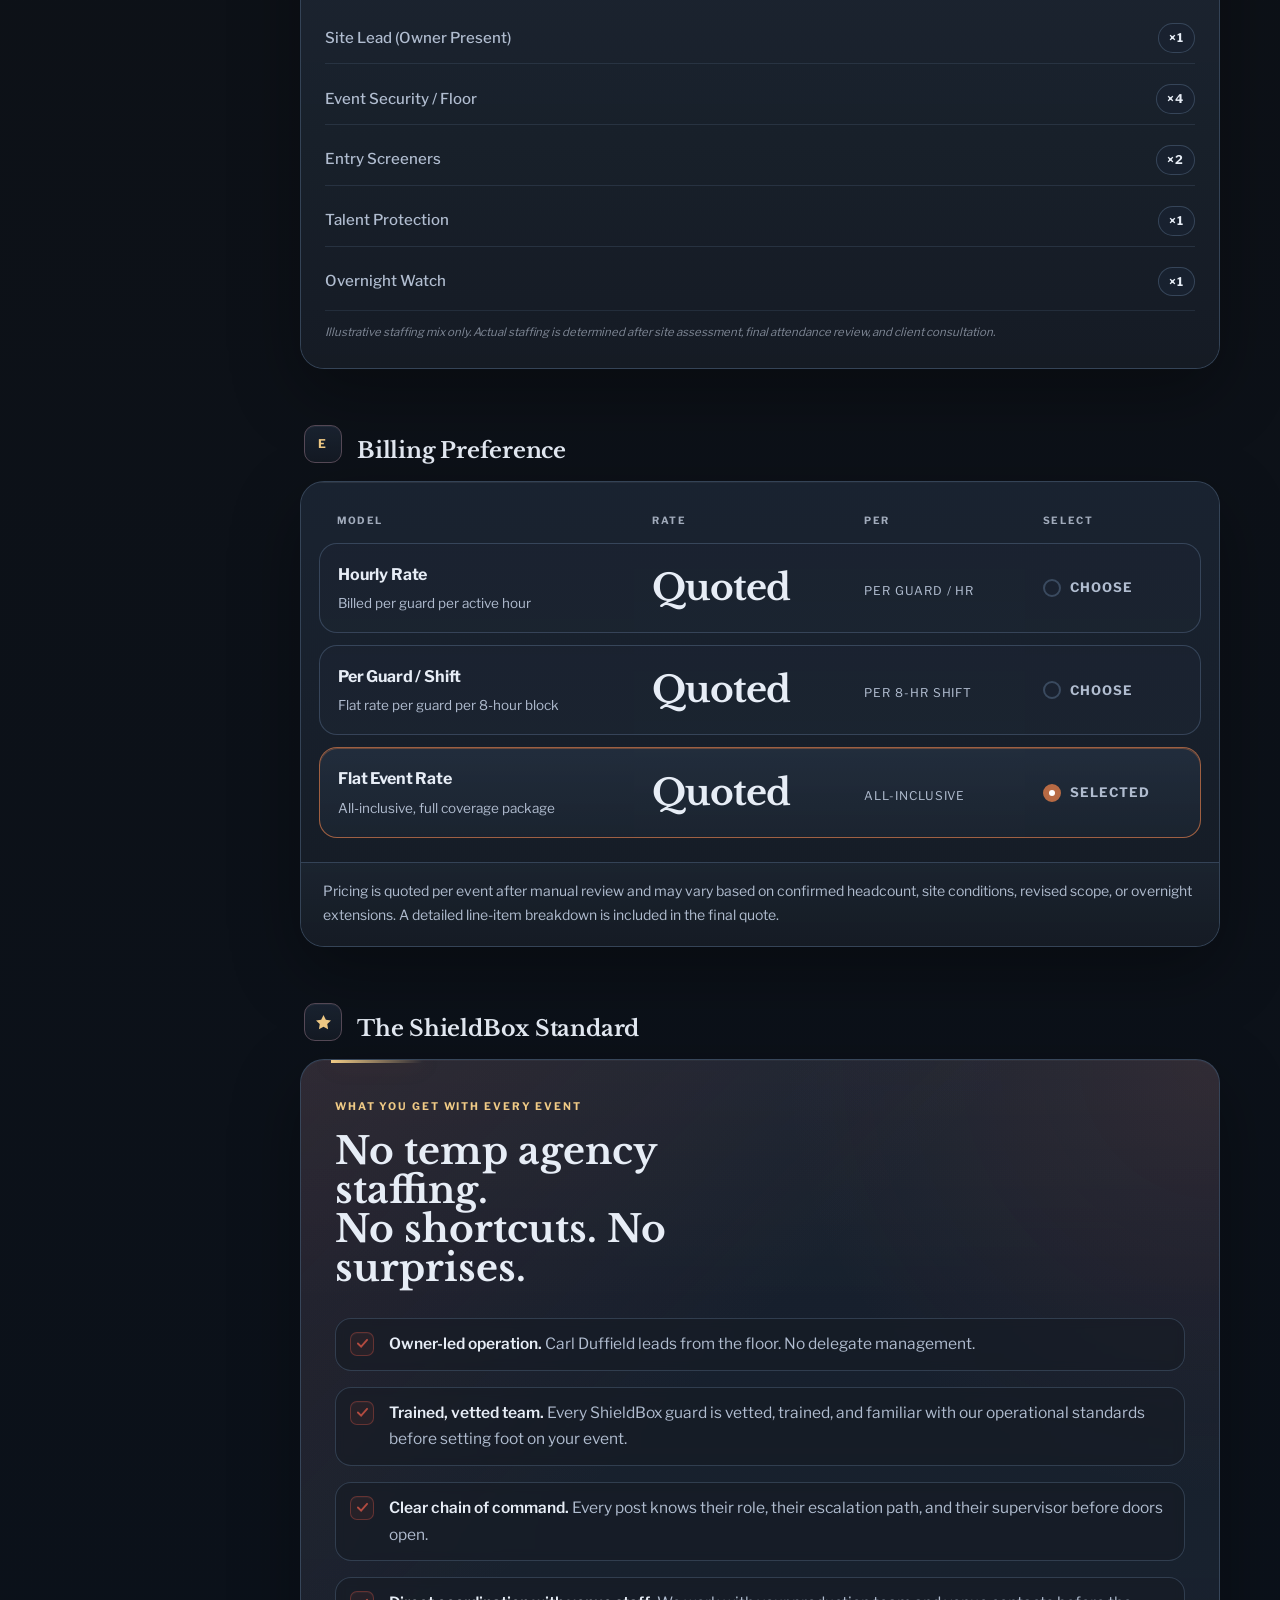
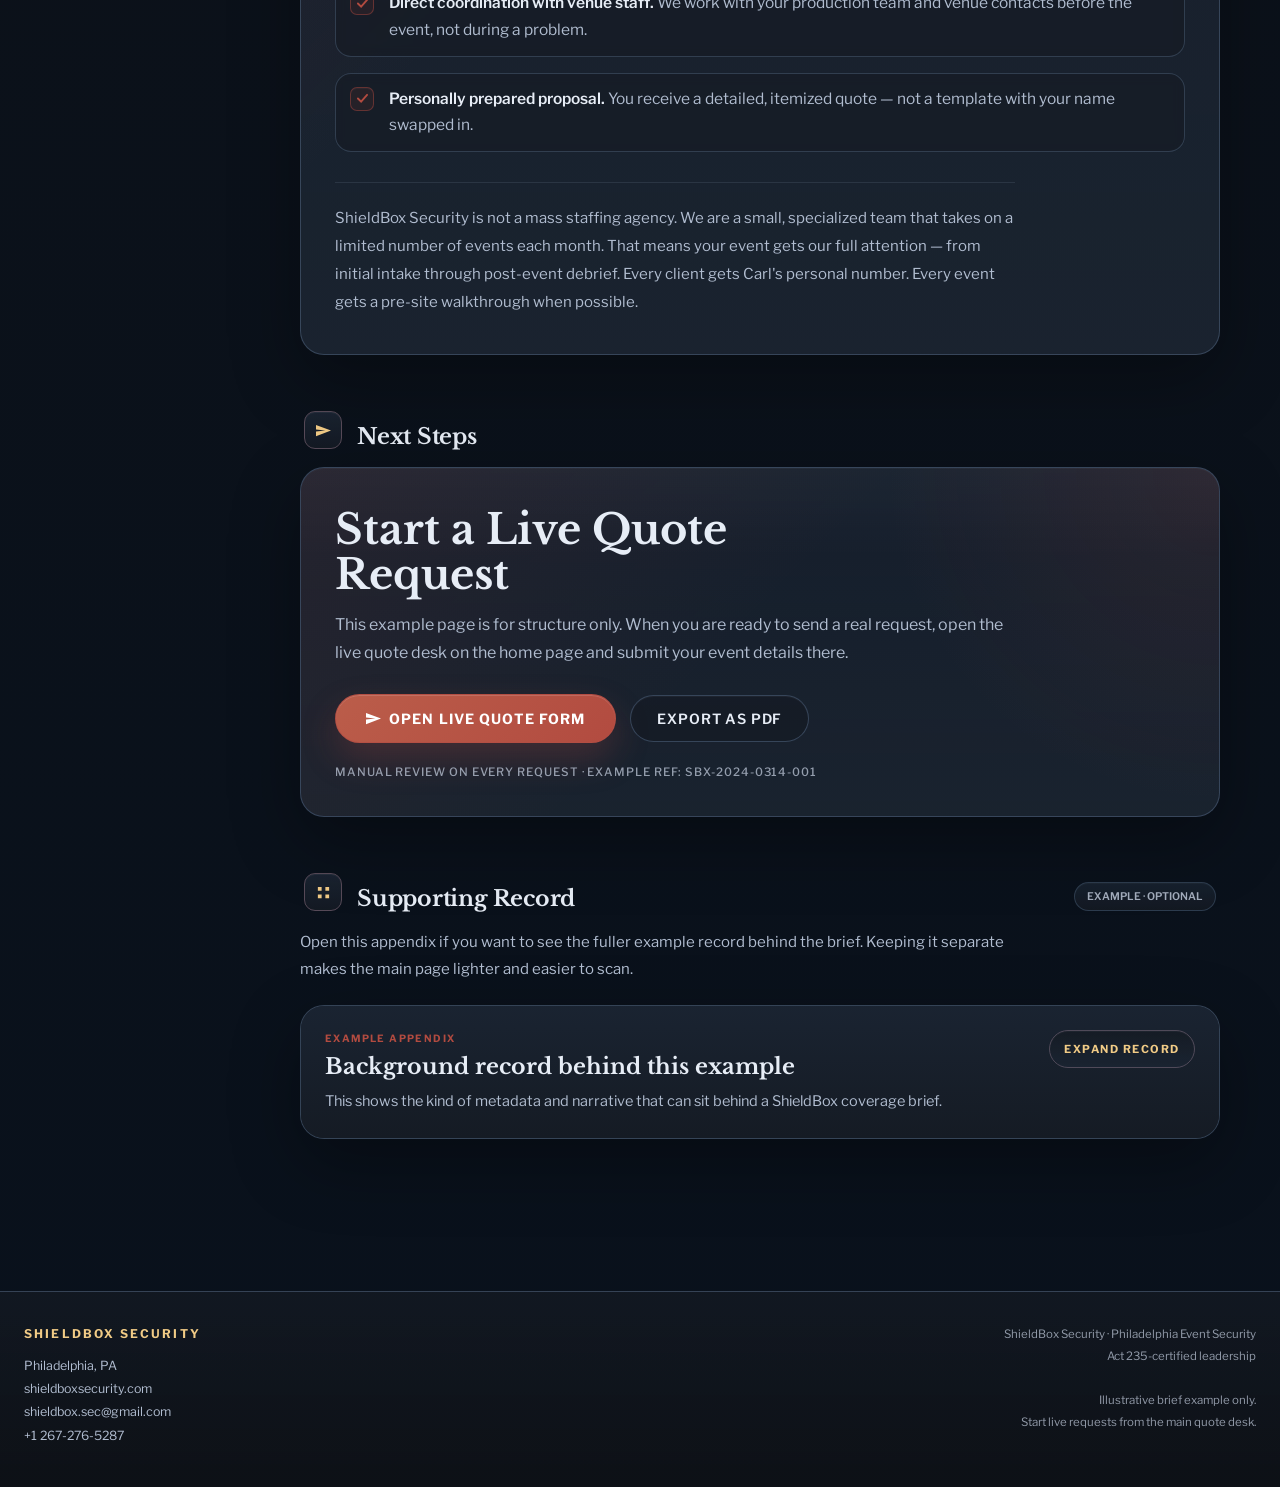
==== commit cb1baf0c: "site: claims-compliance pass — remove unverified claims pending client confirmation - Drop 'Insured'" ====
--- a/event-quote-request.html
+++ b/event-quote-request.html
@@ -2416,7 +2416,7 @@
           </div>
           <div class="chip">
             <svg width="11" height="11" fill="currentColor" viewBox="0 0 16 16" aria-hidden="true"><path d="M8 0a8 8 0 100 16A8 8 0 008 0zm.5 4v4.5l3.5 2-.7 1.2-4-2.3V4h1.2z"/></svg>
-            24-Hour Turnaround
+            Manual Review
           </div>
           <div class="chip">
             <div class="chip-dot"></div>
@@ -2794,7 +2794,7 @@
                     <div class="billing-desc">Billed per guard per active hour</div>
                   </td>
                   <td>
-                    <div class="billing-price">$42</div>
+                    <div class="billing-price">Quoted</div>
                   </td>
                   <td><div class="billing-unit">per guard / hr</div></td>
                   <td>
@@ -2810,7 +2810,7 @@
                     <div class="billing-desc">Flat rate per guard per 8-hour block</div>
                   </td>
                   <td>
-                    <div class="billing-price">$325</div>
+                    <div class="billing-price">Quoted</div>
                   </td>
                   <td><div class="billing-unit">per 8-hr shift</div></td>
                   <td>
@@ -2826,7 +2826,7 @@
                     <div class="billing-desc">All-inclusive, full coverage package</div>
                   </td>
                   <td>
-                    <div class="billing-price">$2,950</div>
+                    <div class="billing-price">Quoted</div>
                   </td>
                   <td><div class="billing-unit">all-inclusive</div></td>
                   <td>
@@ -2840,7 +2840,7 @@
             </table>
           </div>
           <div class="billing-note">
-            Pricing reflects standard ShieldBox rates for this event tier. Final pricing may vary based on confirmed headcount, site conditions, revised scope, or overnight extensions. A detailed line-item breakdown is included in the final quote.
+            Pricing is quoted per event after manual review and may vary based on confirmed headcount, site conditions, revised scope, or overnight extensions. A detailed line-item breakdown is included in the final quote.
           </div>
         </div>
       </section>
@@ -2863,11 +2863,11 @@
           <div class="promise-points">
             <div class="promise-point">
               <div class="p-check"><svg viewBox="0 0 12 10"><polyline points="1,5 4.5,8.5 11,1"/></svg></div>
-              <div class="promise-point-text"><strong>Owner on site, every event.</strong> Carl Mercer leads from the floor. No delegate management, no subcontracted strangers.</div>
+              <div class="promise-point-text"><strong>Owner-led operation.</strong> Carl Duffield leads from the floor. No delegate management.</div>
             </div>
             <div class="promise-point">
               <div class="p-check"><svg viewBox="0 0 12 10"><polyline points="1,5 4.5,8.5 11,1"/></svg></div>
-              <div class="promise-point-text"><strong>Trained, in-house team.</strong> Every ShieldBox guard is vetted, trained, and familiar with our operational standards before setting foot on your event.</div>
+              <div class="promise-point-text"><strong>Trained, vetted team.</strong> Every ShieldBox guard is vetted, trained, and familiar with our operational standards before setting foot on your event.</div>
             </div>
             <div class="promise-point">
               <div class="p-check"><svg viewBox="0 0 12 10"><polyline points="1,5 4.5,8.5 11,1"/></svg></div>
@@ -2879,7 +2879,7 @@
             </div>
             <div class="promise-point">
               <div class="p-check"><svg viewBox="0 0 12 10"><polyline points="1,5 4.5,8.5 11,1"/></svg></div>
-              <div class="promise-point-text"><strong>Proposal returned within 24 hours.</strong> You receive a detailed, itemized quote — not a template with your name swapped in.</div>
+              <div class="promise-point-text"><strong>Personally prepared proposal.</strong> You receive a detailed, itemized quote — not a template with your name swapped in.</div>
             </div>
           </div>
 
@@ -2912,7 +2912,7 @@
               Export as PDF
             </button>
           </div>
-          <div class="next-turnaround">Typical 24-hour turnaround · Example Ref: SBX-2024-0314-001</div>
+          <div class="next-turnaround">Manual review on every request · Example Ref: SBX-2024-0314-001</div>
         </div>
       </section>
 
@@ -2969,7 +2969,7 @@
                 </div>
                 <div class="property">
                   <div class="property-label">Primary Contact</div>
-                  <div class="property-value">Carl Mercer</div>
+                  <div class="property-value">Carl Duffield</div>
                 </div>
                 <div class="property">
                   <div class="property-label">Source</div>
@@ -3014,7 +3014,7 @@
       </div>
       <div class="footer-note">
         ShieldBox Security · Philadelphia Event Security<br>
-        Insured · Act 235 armed certification<br><br>
+        Act 235-certified leadership<br><br>
         Illustrative brief example only.<br>
         Start live requests from the main quote desk.
       </div>
@@ -3024,7 +3024,7 @@
   <!-- TOAST -->
   <div id="toast" role="status" aria-live="polite" hidden>
     <strong id="toastTitle">Request Sent</strong>
-    <span id="toastBody">Forwarded to shieldbox.sec@gmail.com. Expect follow-up within 24 hours.</span>
+    <span id="toastBody">Forwarded to shieldbox.sec@gmail.com. A team member will follow up personally.</span>
   </div>
 
   <!-- ============================================================
@@ -3184,14 +3184,14 @@
         pageChips.innerHTML =
           '<div class="chip">' + escapeHtml(safeText(data.playbook.label, 'Custom Intake')) + '</div>' +
           '<div class="chip">Live Preview</div>' +
-          '<div class="chip">' + escapeHtml(safeText(data.ops.turnaround, 'Within 24 hours')) + '</div>' +
+          '<div class="chip">' + escapeHtml(safeText(data.ops.turnaround, 'Personal manual review')) + '</div>' +
           '<div class="chip">Ref: ' + escapeHtml(safeText(data.reference, 'Pending')) + '</div>';
       }
       if (quickRef) {
         quickRef.innerHTML =
           'Created: ' + escapeHtml(safeText(data.supporting.created, 'Today')) + '<br>' +
           'Ref: ' + escapeHtml(safeText(data.reference, 'Pending')) + '<br>' +
-          'Turnaround: ' + escapeHtml(safeText(data.ops.turnaround, 'Within 24 hours')) + '<br>' +
+          'Turnaround: ' + escapeHtml(safeText(data.ops.turnaround, 'Personal manual review')) + '<br>' +
           'Lane: ' + escapeHtml(safeText(data.risk.reviewLane, 'Ops review'));
       }
       if (briefGrid) {
@@ -3316,7 +3316,7 @@
       }
       if (notesCopy) notesCopy.textContent = safeText(data.supporting.notes, 'Preview generated from the live quote form.');
       if (footerNote) {
-        footerNote.innerHTML = 'ShieldBox Security · Philadelphia Event Security<br>Insured · Act 235 armed certification<br><br>Live preview generated from the current quote intake.<br>Return to the live quote page to edit the request.';
+        footerNote.innerHTML = 'ShieldBox Security · Philadelphia Event Security<br>Act 235-certified leadership<br><br>Live preview generated from the current quote intake.<br>Return to the live quote page to edit the request.';
       }
 
       document.title = 'Live Ops Brief Preview | ShieldBox Security';
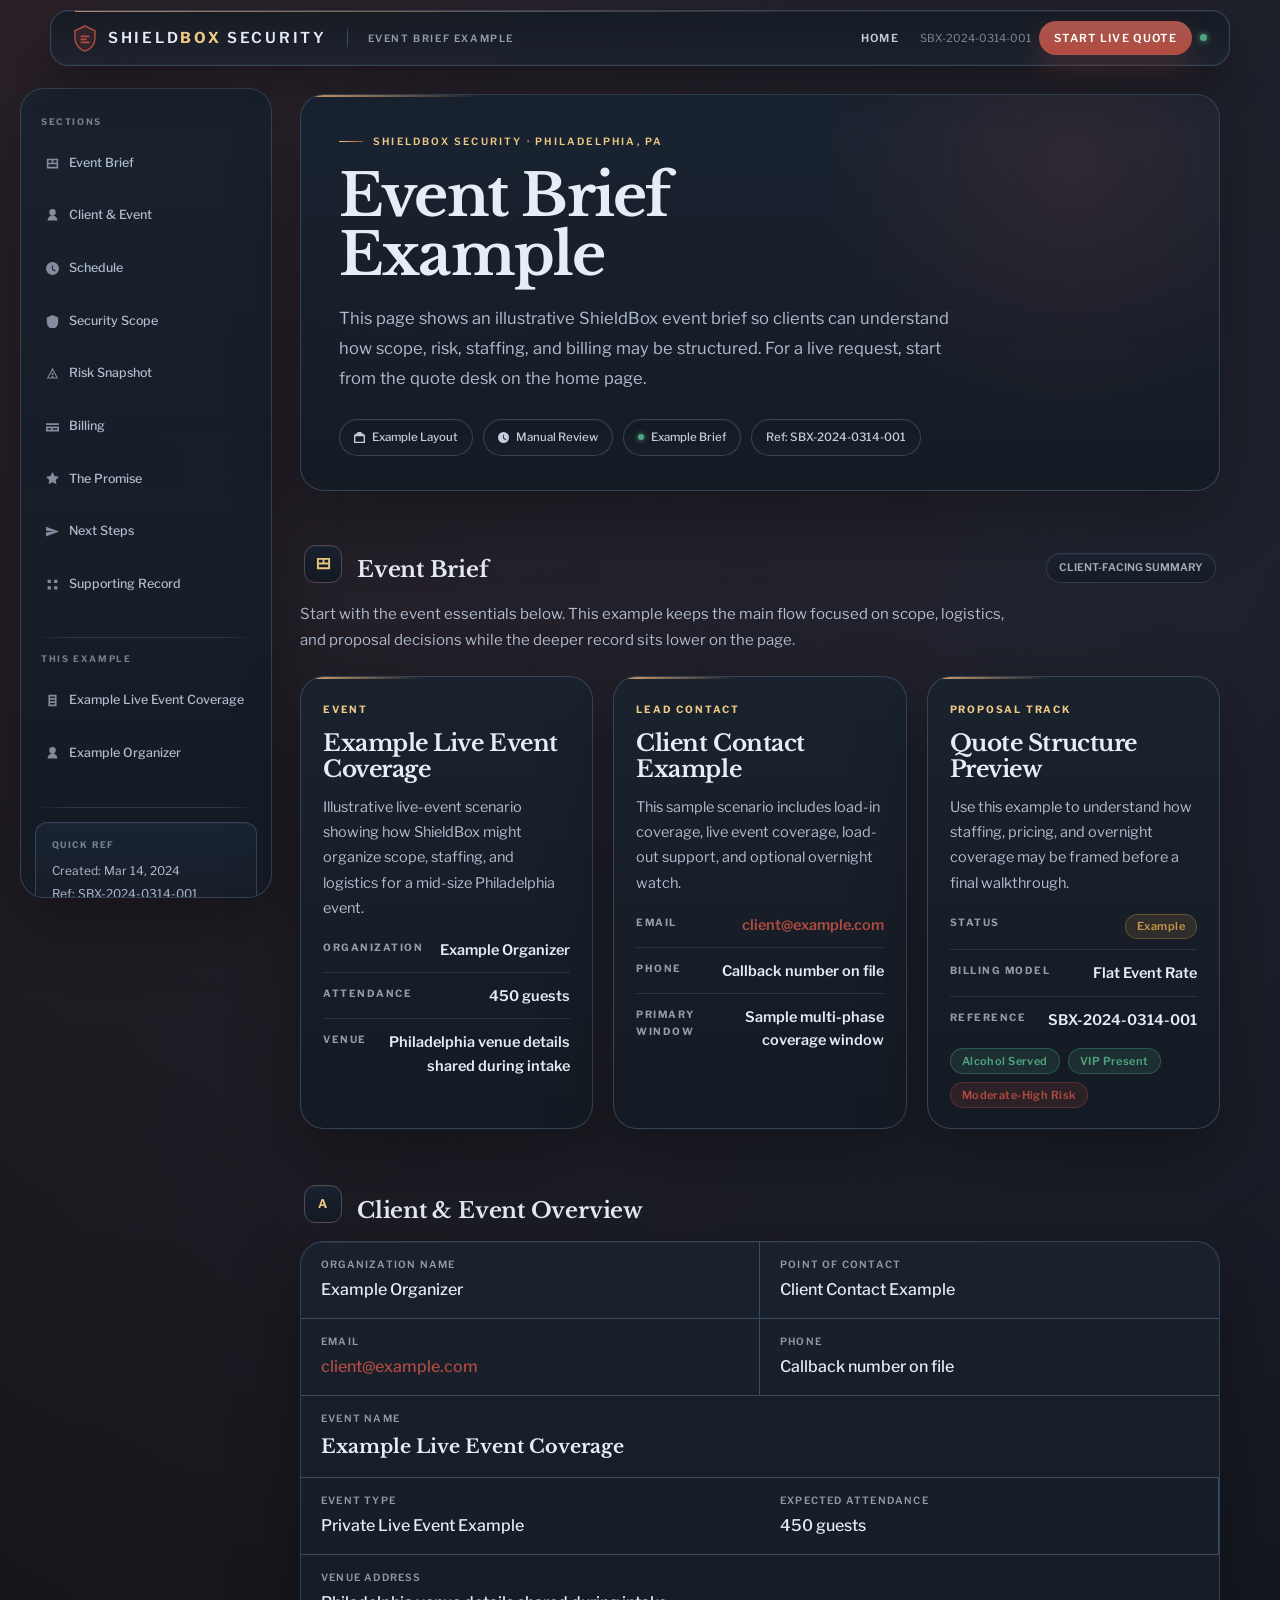
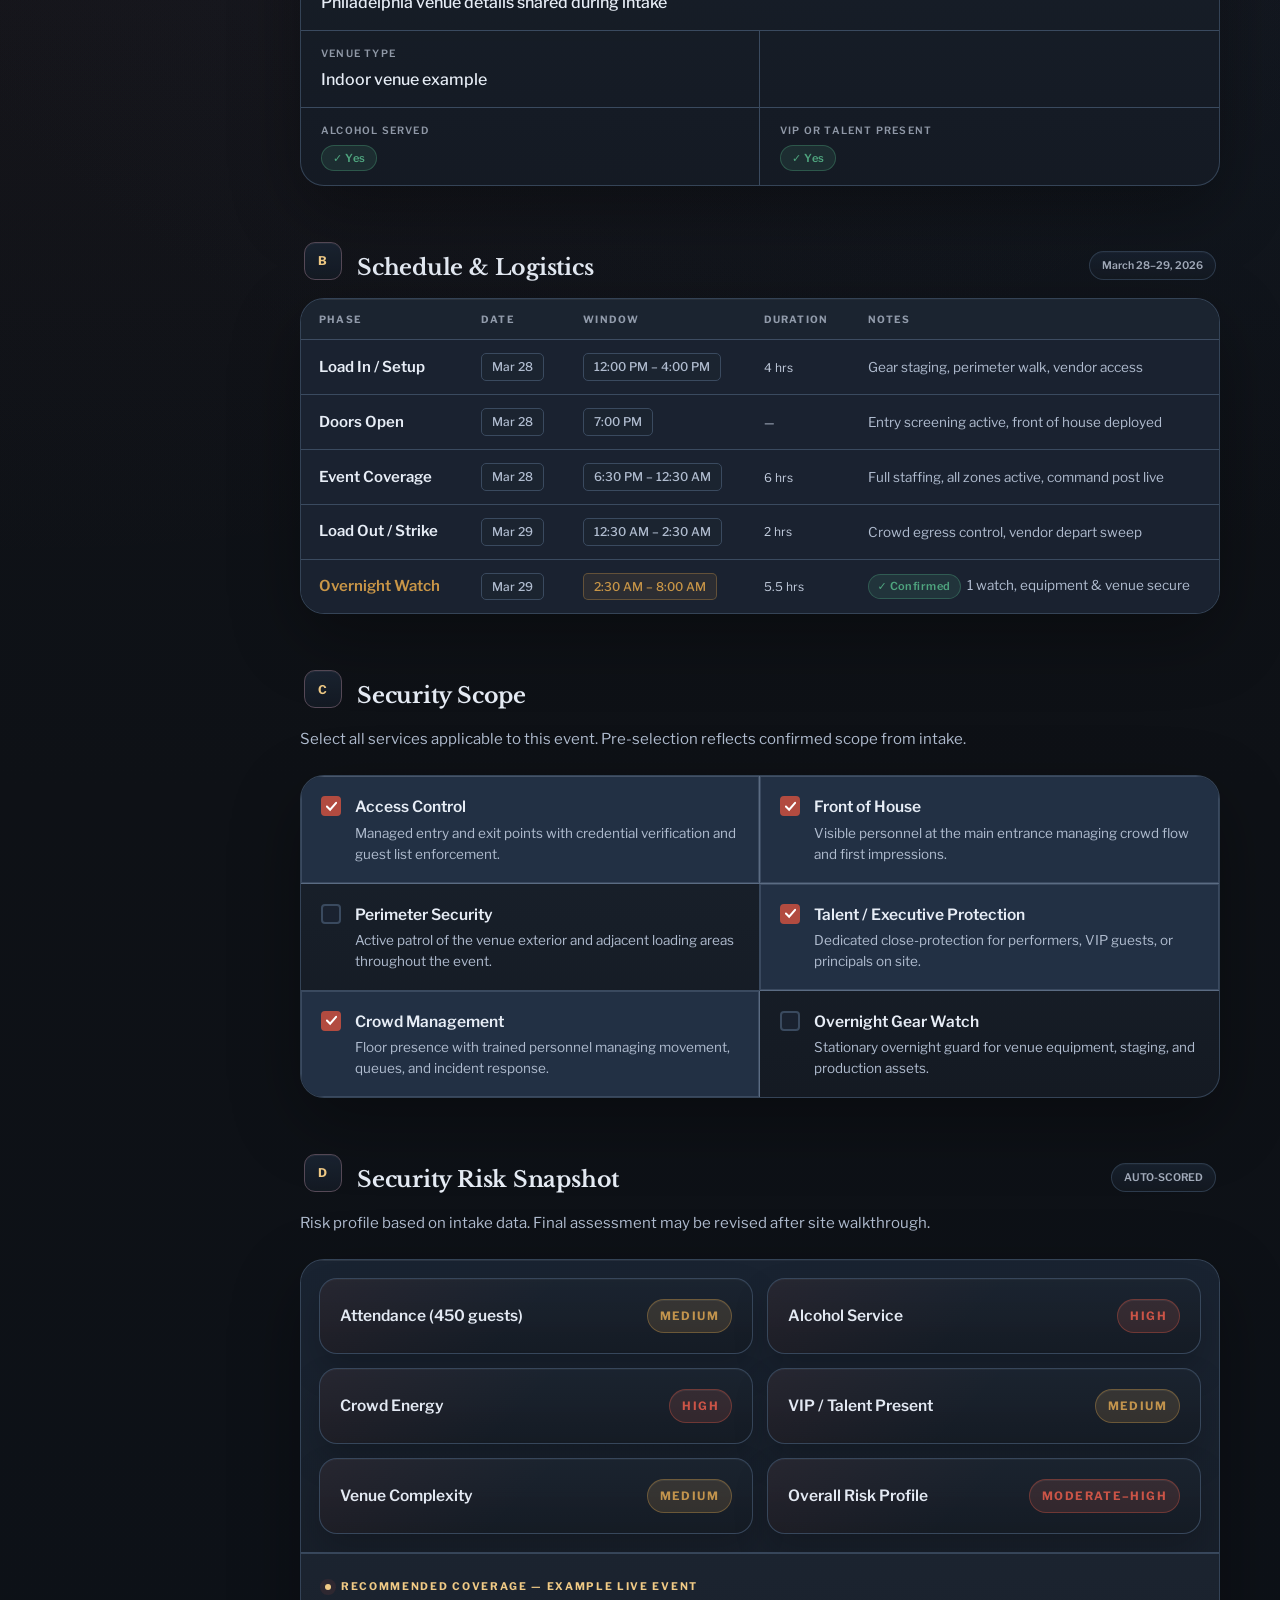
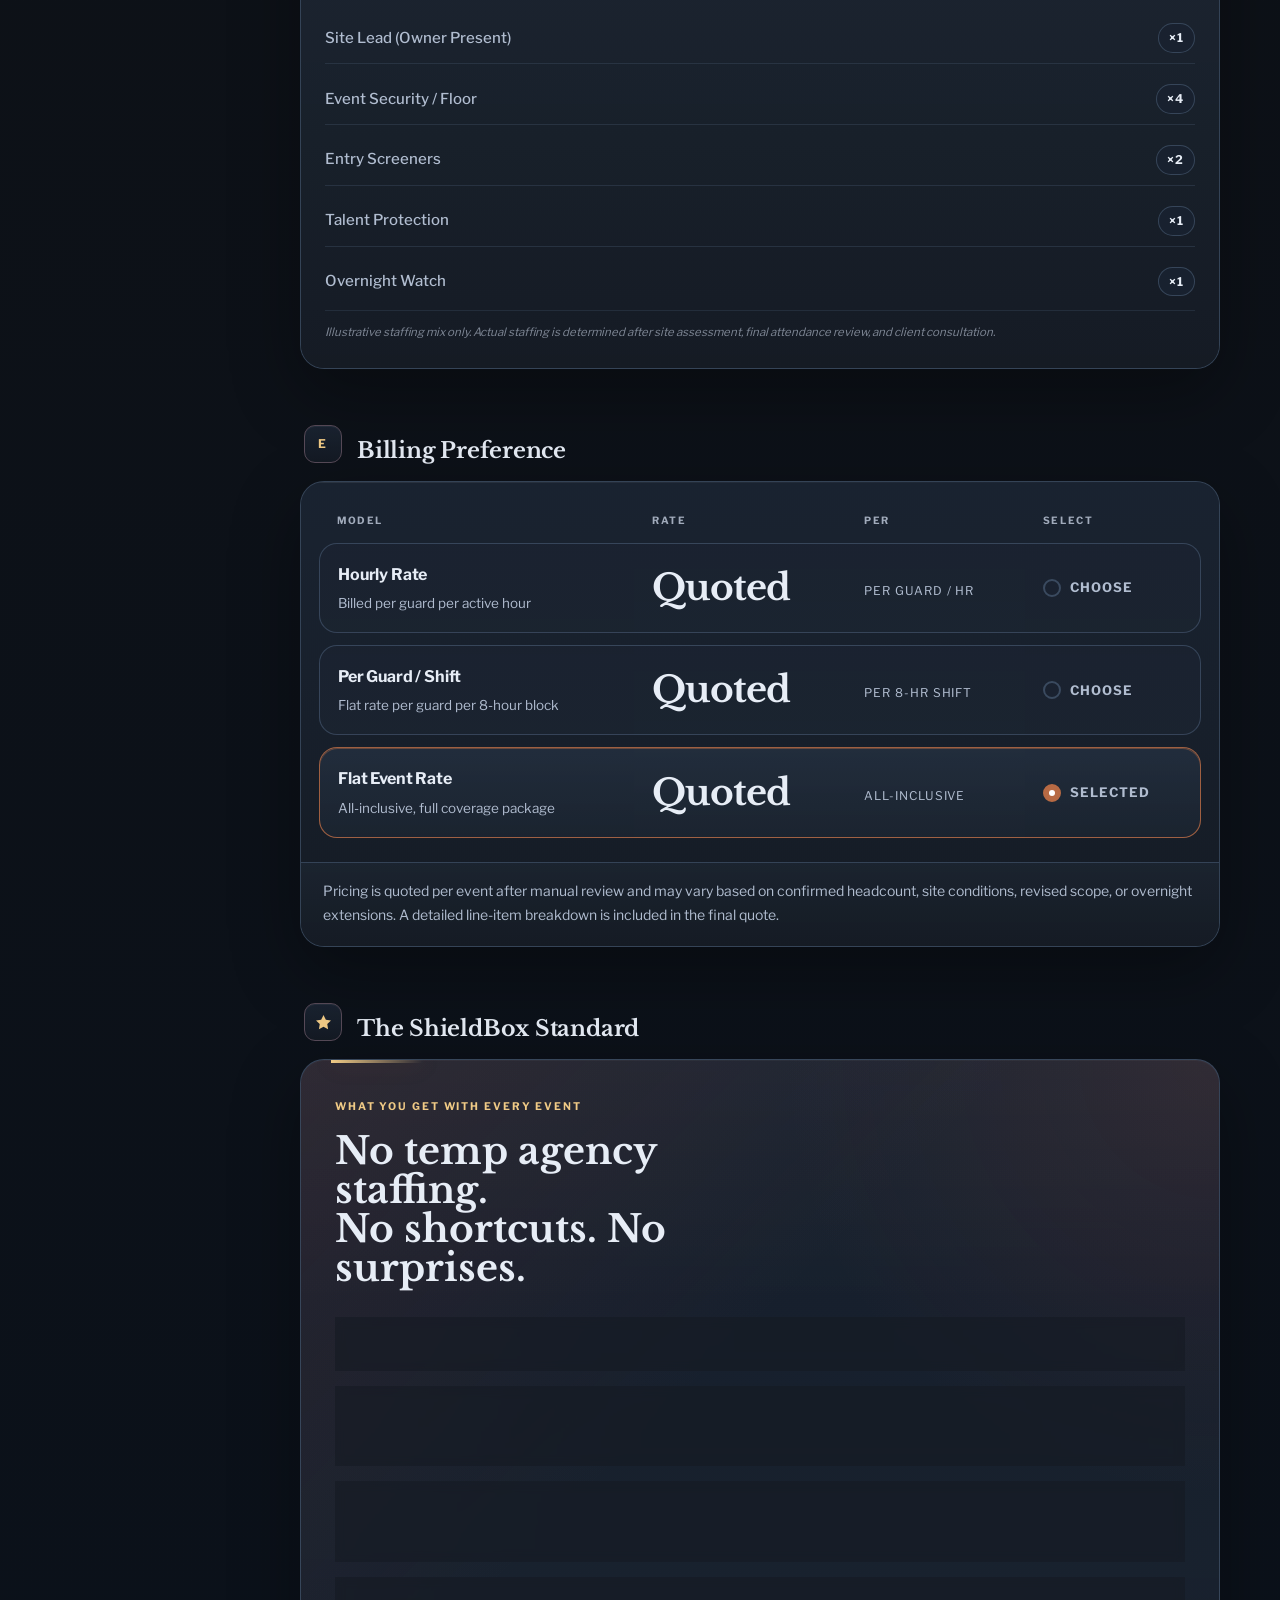
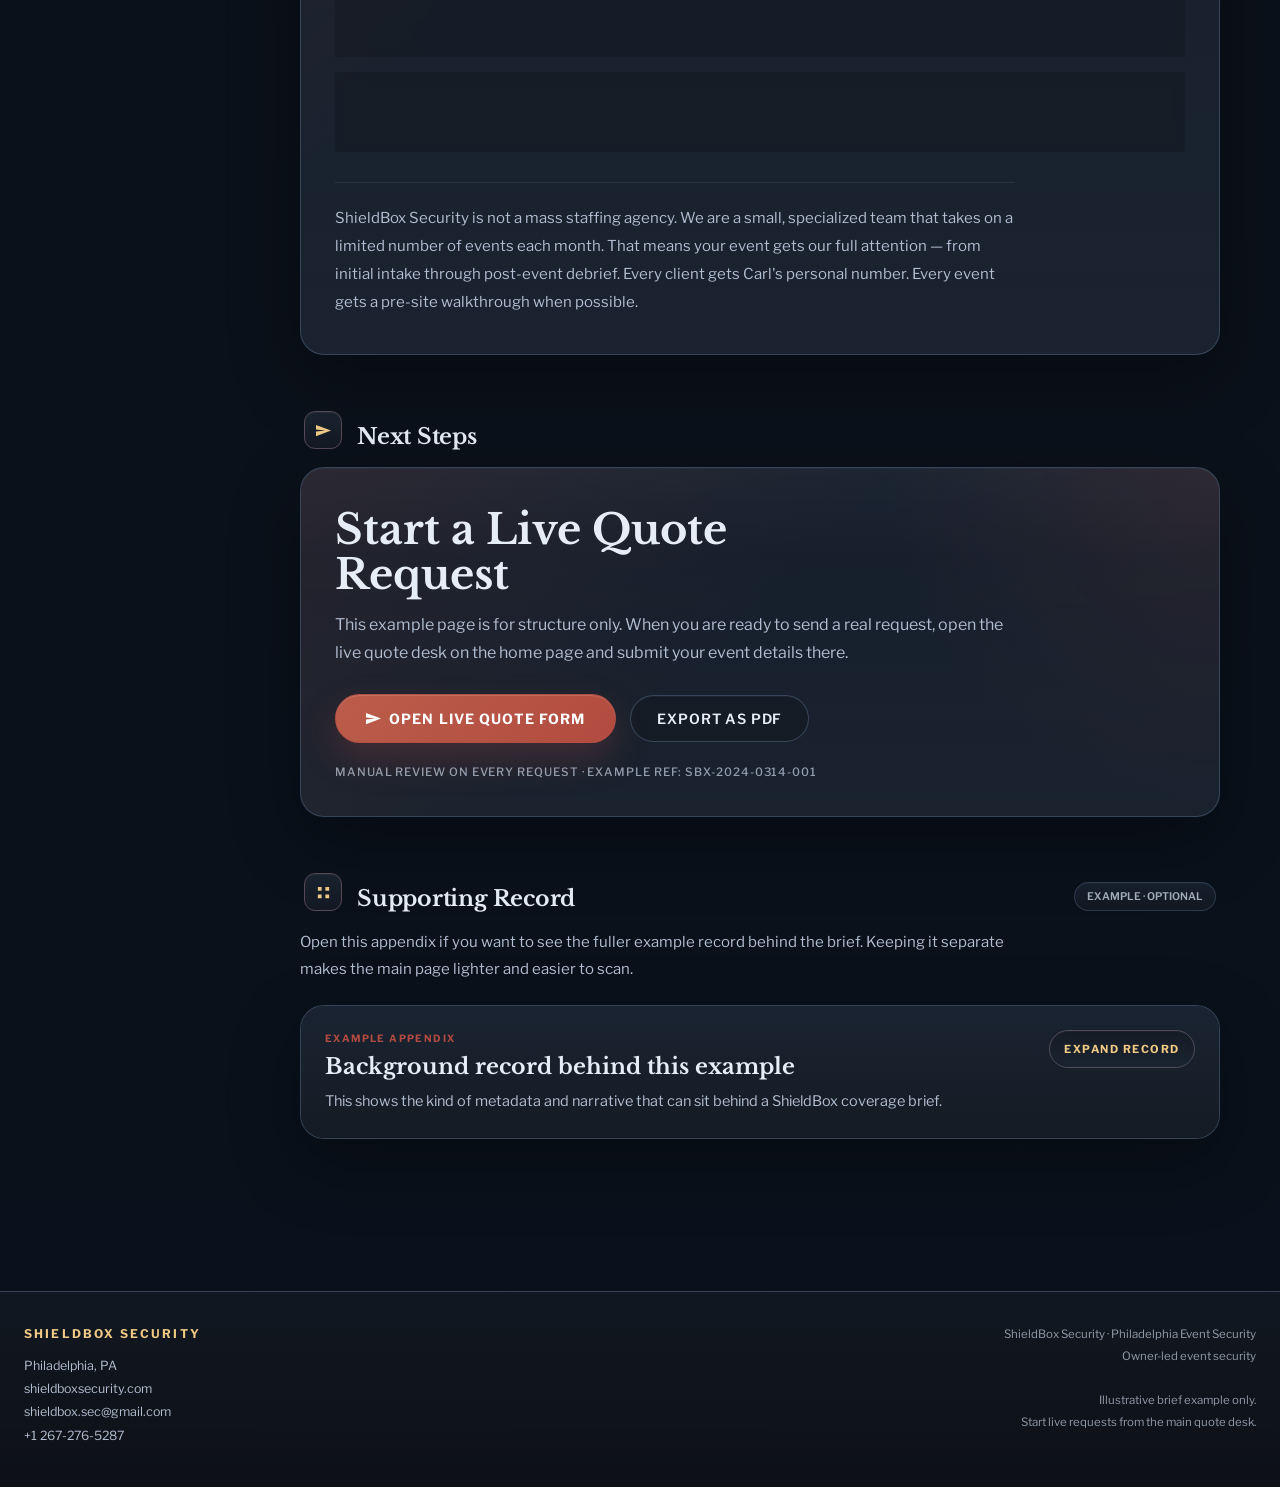
==== commit d13519ba: "fix: restore verified quote delivery" ====
--- a/event-quote-request.html
+++ b/event-quote-request.html
@@ -3014,7 +3014,7 @@
       </div>
       <div class="footer-note">
         ShieldBox Security · Philadelphia Event Security<br>
-        Act 235-certified leadership<br><br>
+        Owner-led event security<br><br>
         Illustrative brief example only.<br>
         Start live requests from the main quote desk.
       </div>
@@ -3316,7 +3316,7 @@
       }
       if (notesCopy) notesCopy.textContent = safeText(data.supporting.notes, 'Preview generated from the live quote form.');
       if (footerNote) {
-        footerNote.innerHTML = 'ShieldBox Security · Philadelphia Event Security<br>Act 235-certified leadership<br><br>Live preview generated from the current quote intake.<br>Return to the live quote page to edit the request.';
+        footerNote.innerHTML = 'ShieldBox Security · Philadelphia Event Security<br>Owner-led event security<br><br>Live preview generated from the current quote intake.<br>Return to the live quote page to edit the request.';
       }
 
       document.title = 'Live Ops Brief Preview | ShieldBox Security';
